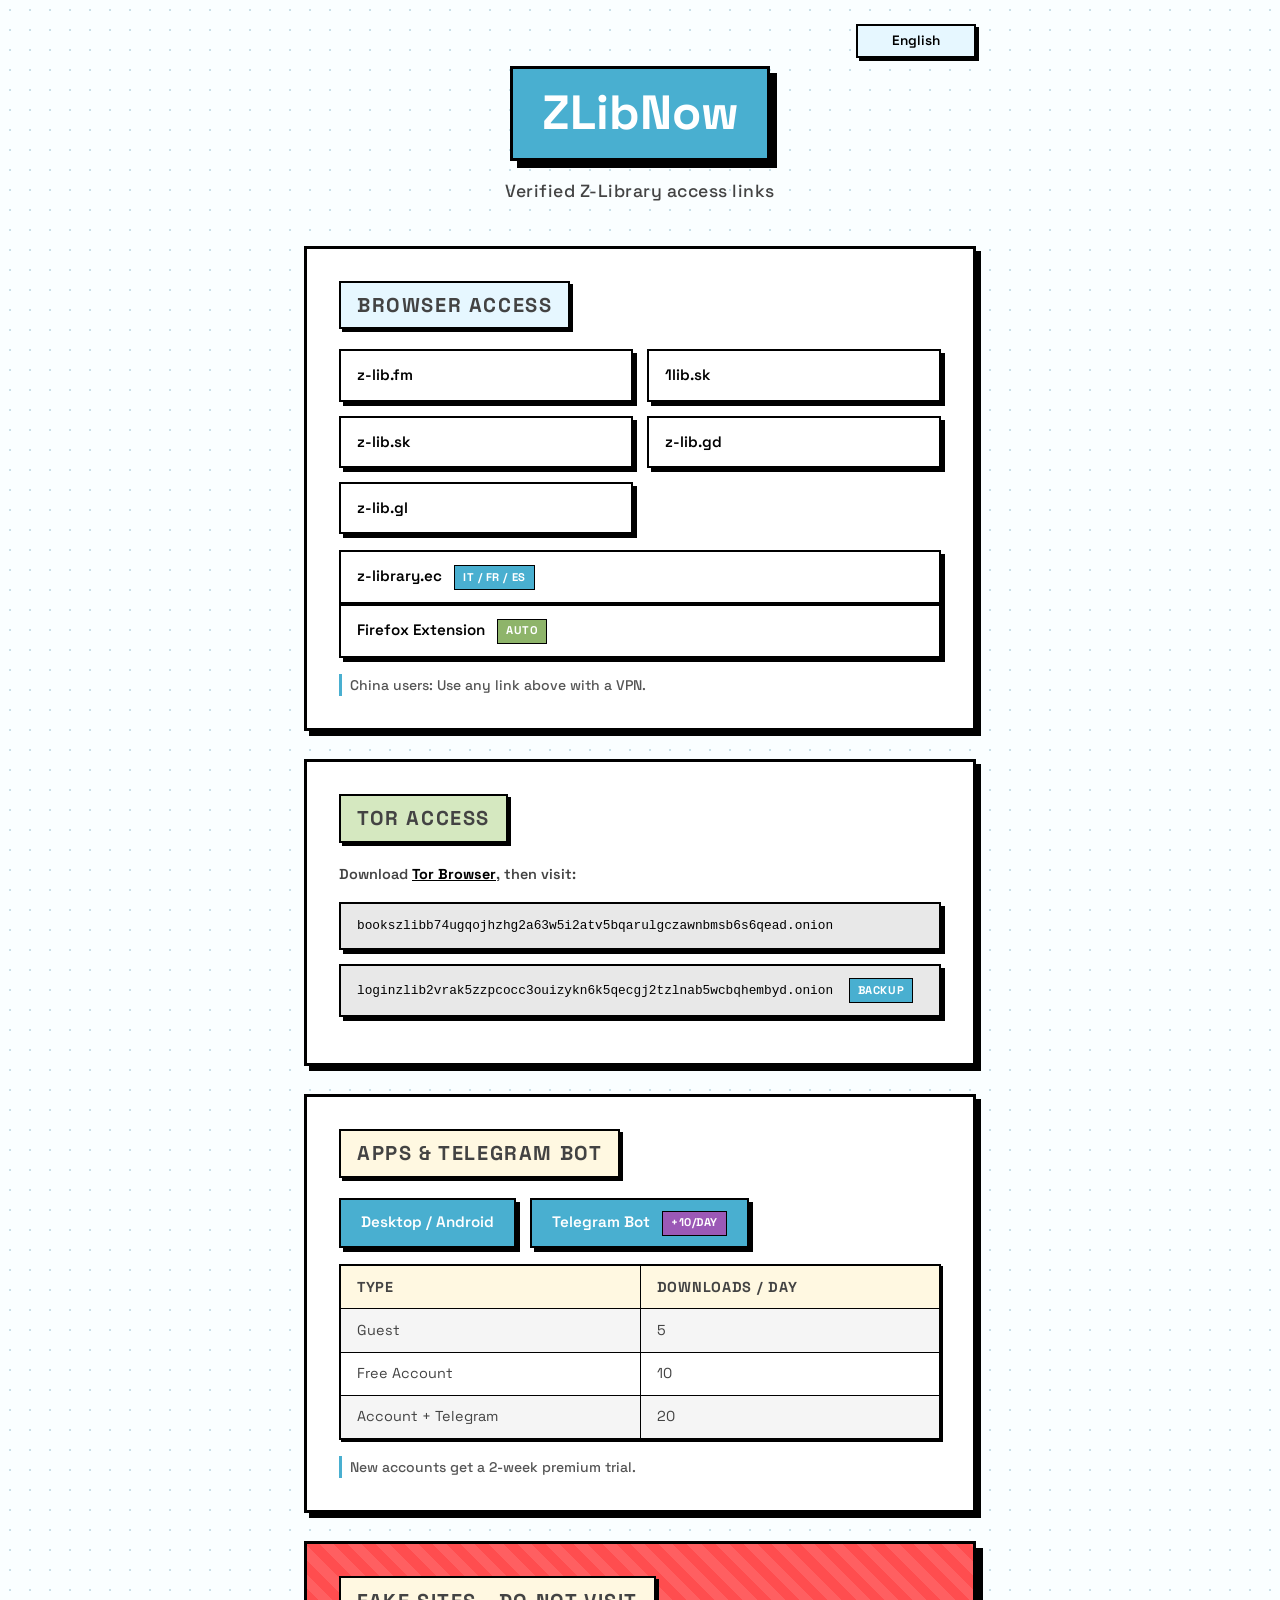
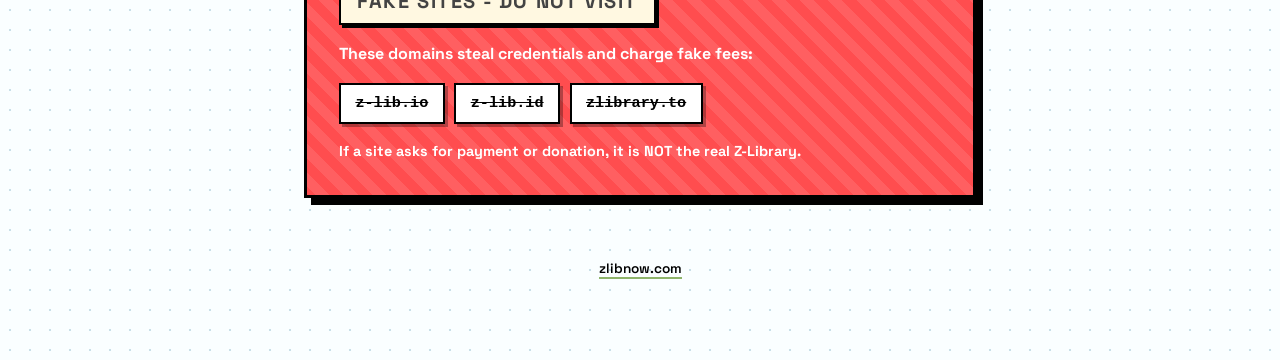
==== index.html @ 1c308101 "Auto-detect browser language on first visit Co-Authored-By: Claude Opus 4.6 <noreply@anthropic.com>" ====
<!DOCTYPE html>
<html lang="en">
<head>
    <meta charset="UTF-8">
    <meta name="viewport" content="width=device-width, initial-scale=1.0">
    <title>ZLibNow - Z-Library Official Access Links</title>
    <meta name="description" content="Verified links to access the real Z-Library. Avoid fake sites.">
    <meta name="keywords" content="Z-Library, z-library, zlib, access links, tor, onion, download books">
    <meta name="robots" content="index, follow">
    <link rel="canonical" href="https://zlibnow.com">
    <!-- hreflang tags for international SEO -->
    <link rel="alternate" hreflang="en" href="https://zlibnow.com">
    <link rel="alternate" hreflang="zh" href="https://zlibnow.com?lang=zh">
    <link rel="alternate" hreflang="es" href="https://zlibnow.com?lang=es">
    <link rel="alternate" hreflang="fr" href="https://zlibnow.com?lang=fr">
    <link rel="alternate" hreflang="de" href="https://zlibnow.com?lang=de">
    <link rel="alternate" hreflang="it" href="https://zlibnow.com?lang=it">
    <link rel="alternate" hreflang="ja" href="https://zlibnow.com?lang=ja">
    <link rel="alternate" hreflang="ko" href="https://zlibnow.com?lang=ko">
    <link rel="alternate" hreflang="ru" href="https://zlibnow.com?lang=ru">
    <link rel="alternate" hreflang="ar" href="https://zlibnow.com?lang=ar">
    <link rel="alternate" hreflang="x-default" href="https://zlibnow.com">
    <!-- Open Graph tags -->
    <meta property="og:title" content="ZLibNow - Z-Library Official Access Links">
    <meta property="og:description" content="Verified links to access the real Z-Library. Avoid fake sites.">
    <meta property="og:url" content="https://zlibnow.com">
    <meta property="og:type" content="website">
    <meta property="og:site_name" content="ZLibNow">
    <meta property="og:locale" content="en_US">
    <!-- Twitter Card tags -->
    <meta name="twitter:card" content="summary_large_image">
    <meta name="twitter:title" content="ZLibNow - Z-Library Official Access Links">
    <meta name="twitter:description" content="Verified links to access the real Z-Library. Avoid fake sites.">
    <meta name="twitter:site" content="@zlibnow">
    <link rel="preconnect" href="https://fonts.googleapis.com">
    <link rel="preconnect" href="https://fonts.gstatic.com" crossorigin>
    <link href="https://fonts.googleapis.com/css2?family=Space+Grotesk:wght@400;500;600;700&display=swap" rel="stylesheet">
    <style>
        :root {
            --shadow-light: 5px 5px 0 #000;
            --shadow-medium: 7px 7px 0 #000;
            --shadow-heavy: 9px 9px 0 #000;
            --shadow-hover: 3px 3px 0 #000;
            --border: 3px solid #000;
            --bg-cream: #FAFEFF;
            --bg-white: #FFFFFF;
            --blue: #49AFD0;
            --blue-light: #E6F7FF;
            --green: #8EB46A;
            --green-light: #D5E8C0;
            --yellow: #FAAD14;
            --yellow-light: #FFF8E1;
            --red: #FF4D4F;
            --gray-light: #F5F5F5;
            --gray-medium: #E8E8E8;
        }

        * { margin: 0; padding: 0; box-sizing: border-box; }

        body {
            font-family: 'Space Grotesk', -apple-system, BlinkMacSystemFont, 'Segoe UI', sans-serif;
            background: var(--bg-cream);
            background-image:
                radial-gradient(circle, #c8dfe8 1px, transparent 1px);
            background-size: 20px 20px;
            color: #434343;
            line-height: 1.6;
            min-height: 100vh;
            padding-bottom: 2rem;
        }

        /* Language Switcher - inline with header */
        .lang-switcher {
            display: flex;
            justify-content: flex-end;
            margin-bottom: 0.5rem;
        }

        .lang-switcher select {
            padding: 0.4rem 0.8rem;
            min-width: 120px;
            text-align: center;
            text-align-last: center;
            font-family: 'Space Grotesk', sans-serif;
            font-size: 0.85rem;
            font-weight: 600;
            background: var(--blue-light);
            border: 2px solid #000;
            box-shadow: 3px 3px 0 #000;
            cursor: pointer;
            transition: background 0.2s ease;
            border-radius: 0;
            appearance: none;
            -webkit-appearance: none;
            -moz-appearance: none;
        }

        .lang-switcher select:hover {
            background: #d0efff;
        }

        .lang-switcher select:focus,
        .lang-switcher select:active {
            outline: none;
            box-shadow: 3px 3px 0 #000;
        }

        /* Container */
        .container {
            max-width: 720px;
            margin: 0 auto;
            padding: 1.5rem 1.5rem 2rem;
        }

        /* Header */
        header {
            text-align: center;
            margin-bottom: 2.5rem;
        }

        header h1 {
            font-size: 3rem;
            font-weight: 700;
            color: #fff;
            display: inline-block;
            background: var(--blue);
            padding: 0.4rem 1.8rem;
            border: var(--border);
            box-shadow: var(--shadow-medium);
            margin-bottom: 1rem;
            transition: all 0.3s ease;
            transform-style: preserve-3d;
        }

        header h1:hover {
            transform: translateY(-3px) rotate(-1deg);
            box-shadow: var(--shadow-heavy);
        }

        header p {
            color: #434343;
            font-size: 1.1rem;
            font-weight: 500;
            letter-spacing: 0.5px;
        }

        /* Section Cards */
        .section {
            background: var(--bg-white);
            border: var(--border);
            box-shadow: var(--shadow-light);
            padding: 2rem;
            margin-bottom: 1.75rem;
            transition: all 0.3s ease;
            transform-style: preserve-3d;
        }

        .section:hover {
            transform: translateY(-2px) rotate(0.5deg);
            box-shadow: var(--shadow-medium);
        }

        .section h2 {
            font-size: 1.25rem;
            font-weight: 700;
            text-transform: uppercase;
            letter-spacing: 0.08em;
            margin-bottom: 1.25rem;
            padding: 0.4rem 1rem;
            display: inline-block;
            border: 2px solid #000;
            box-shadow: 3px 3px 0 #000;
        }

        .section-title-blue { background: var(--blue-light); color: #434343; }
        .section-title-green { background: var(--green-light); color: #434343; }
        .section-title-yellow { background: var(--yellow-light); color: #434343; }

        /* Links Grid */
        .links {
            display: grid;
            grid-template-columns: repeat(2, 1fr);
            gap: 0.875rem;
        }

        .links a {
            display: block;
            padding: 0.75rem 1rem;
            background: var(--bg-white);
            border: 2px solid #000;
            box-shadow: 4px 4px 0 #000;
            text-decoration: none;
            color: #000;
            font-weight: 600;
            font-size: 0.95rem;
            transition: all 0.2s cubic-bezier(0.4, 0, 0.2, 1);
            transform-style: preserve-3d;
            position: relative;
            overflow: hidden;
        }

        .links a::before {
            content: '';
            position: absolute;
            top: 0;
            left: -100%;
            width: 100%;
            height: 100%;
            background: linear-gradient(90deg, transparent, rgba(73, 175, 208, 0.15), transparent);
            transition: left 0.4s ease;
        }

        .links a:hover::before {
            left: 100%;
        }

        .links a:hover {
            transform: translate(3px, 3px) rotate(-1deg);
            box-shadow: var(--shadow-hover);
            background: var(--blue-light);
        }

        .links.full { grid-template-columns: 1fr; }

        /* Tags */
        .tag {
            display: inline-block;
            font-size: 0.7rem;
            padding: 0.15rem 0.5rem;
            border: 1.5px solid #000;
            margin-left: 0.5rem;
            font-weight: 700;
            vertical-align: middle;
            text-transform: uppercase;
            letter-spacing: 0.05em;
        }

        .tag-blue { background: var(--blue); color: #fff; }
        .tag-green { background: var(--green); color: #fff; }
        .tag-purple { background: #9B59B6; color: #fff; }
        .tag-red { background: var(--red); color: #fff; }

        /* Tor Links */
        .tor-link {
            display: block;
            padding: 0.75rem 1rem;
            background: var(--gray-medium);
            border: 2px solid #000;
            box-shadow: 4px 4px 0 #000;
            font-family: 'Courier New', 'Courier', monospace;
            font-size: 0.8rem;
            color: #000;
            text-decoration: none;
            word-break: break-all;
            margin-bottom: 0.875rem;
            transition: background 0.2s ease;
            transform-style: preserve-3d;
        }

        .tor-link:hover {
            transform: translate(3px, 3px);
            box-shadow: var(--shadow-hover);
            background: var(--gray-medium);
        }

        .tor-link .tag {
            font-family: 'Space Grotesk', sans-serif;
        }

        /* App Links */
        .app-links {
            display: flex;
            gap: 0.875rem;
            flex-wrap: wrap;
        }

        .app-links a {
            padding: 0.65rem 1.25rem;
            background: var(--blue);
            border: 2px solid #000;
            box-shadow: 4px 4px 0 #000;
            text-decoration: none;
            color: #fff;
            font-weight: 600;
            font-size: 0.95rem;
            transition: all 0.2s cubic-bezier(0.4, 0, 0.2, 1);
            transform-style: preserve-3d;
        }

        .app-links a:hover {
            transform: translate(3px, 3px) rotate(-1deg);
            box-shadow: var(--shadow-hover);
            background: #3d97b5;
        }

        /* Table */
        table {
            width: 100%;
            border-collapse: collapse;
            margin-top: 1rem;
            border: 2px solid #000;
            box-shadow: 2px 2px 0 #000;
        }

        th, td {
            text-align: left;
            padding: 0.6rem 1rem;
            border: 1px solid #000;
            font-size: 0.9rem;
        }

        th {
            font-weight: 700;
            background: var(--yellow-light);
            text-transform: uppercase;
            letter-spacing: 0.05em;
            color: #434343;
        }

        tr:nth-child(even) td {
            background: var(--gray-light);
        }

        tr:hover td {
            background: #e8f8ff;
        }

        /* Note */
        .note {
            font-size: 0.875rem;
            color: #555;
            margin-top: 1rem;
            font-weight: 500;
            padding-left: 0.5rem;
            border-left: 3px solid var(--blue);
        }

        /* Warning Section */
        .warning {
            background: var(--red);
            border: var(--border);
            box-shadow: var(--shadow-medium);
            padding: 2rem;
            margin-bottom: 1.75rem;
            position: relative;
            overflow: hidden;
        }

        .warning::before {
            content: '';
            position: absolute;
            top: -50%;
            left: -50%;
            width: 200%;
            height: 200%;
            background: repeating-linear-gradient(
                45deg,
                transparent,
                transparent 10px,
                rgba(255, 255, 255, 0.1) 10px,
                rgba(255, 255, 255, 0.1) 20px
            );
            pointer-events: none;
        }

        .warning h2 {
            color: #434343;
            font-size: 1.25rem;
            font-weight: 700;
            text-transform: uppercase;
            letter-spacing: 0.08em;
            margin-bottom: 1rem;
            background: var(--yellow-light);
            padding: 0.4rem 1rem;
            display: inline-block;
            border: 2px solid #000;
            box-shadow: 3px 3px 0 #000;
            position: relative;
            z-index: 1;
        }

        .warning p {
            color: #fff;
            font-weight: 700;
            position: relative;
            z-index: 1;
        }

        .fake-list {
            display: flex;
            flex-wrap: wrap;
            gap: 0.6rem;
            margin: 1rem 0;
            position: relative;
            z-index: 1;
        }

        .fake-list code {
            background: #fff;
            padding: 0.4rem 0.9rem;
            border: 2px solid #000;
            text-decoration: line-through;
            color: #000;
            font-size: 0.95rem;
            font-weight: 700;
            box-shadow: 3px 3px 0 rgba(0, 0, 0, 0.3);
            transition: background 0.2s ease;
        }

        .fake-list code:hover {
            transform: scale(1.05);
            box-shadow: 4px 4px 0 rgba(0, 0, 0, 0.4);
        }

        /* Footer */
        footer {
            text-align: center;
            padding: 2rem 0 1rem;
            color: #444;
            font-size: 0.85rem;
            font-weight: 600;
        }

        footer a {
            color: #000;
            text-decoration: none;
            border-bottom: 2px solid var(--green);
            transition: background 0.2s ease;
        }

        footer a:hover {
            background: var(--blue-light);
            color: #434343;
        }

        /* RTL Support */
        [dir="rtl"] {
            text-align: right;
        }

        [dir="rtl"] .tag {
            margin-left: 0;
            margin-right: 0.5rem;
        }

        [dir="rtl"] .lang-switcher {
            justify-content: flex-start;
        }

        /* Mobile */
        @media (max-width: 640px) {
            header h1 {
                font-size: 2rem;
                padding: 0.3rem 1.2rem;
            }

            header p {
                font-size: 0.95rem;
            }

            .container {
                padding: 1rem 1rem 1.5rem;
            }

            .section {
                padding: 1.5rem;
                box-shadow: var(--shadow-light);
            }

            .section:hover {
                transform: none;
                box-shadow: var(--shadow-light);
            }

            .links {
                grid-template-columns: 1fr;
            }

            .warning {
                padding: 1.5rem;
                box-shadow: var(--shadow-light);
            }

            .fake-list {
                flex-direction: column;
            }

            .fake-list code {
                display: block;
                text-align: center;
            }
        }

        @media (max-width: 480px) {
            header h1 {
                font-size: 1.75rem;
            }

            .app-links {
                flex-direction: column;
            }

            .app-links a {
                text-align: center;
            }
        }

        /* Smooth Scroll */
        html {
            scroll-behavior: smooth;
        }

        /* Selection */
        ::selection {
            background: var(--blue);
            color: #fff;
        }

        /* Focus */
        a:focus-visible,
        select:focus-visible {
            outline: 3px solid var(--blue);
            outline-offset: 2px;
        }
    </style>
</head>
<body>
    <div class="container">
        <div class="lang-switcher">
            <select id="langSelect" aria-label="Select language">
                <option value="en">English</option>
                <option value="zh">中文</option>
                <option value="es">Español</option>
                <option value="fr">Français</option>
                <option value="de">Deutsch</option>
                <option value="it">Italiano</option>
                <option value="ja">日本語</option>
                <option value="ko">한국어</option>
                <option value="ru">Русский</option>
                <option value="ar">العربية</option>
            </select>
        </div>
        <header>
            <h1>ZLibNow</h1>
            <p data-i18n="subtitle">Verified Z-Library access links</p>
        </header>

        <!-- Browser Access -->
        <div class="section">
            <h2 class="section-title-blue" data-i18n="browserAccess">Browser Access</h2>
            <div class="links">
                <a href="https://z-lib.fm" target="_blank" rel="noopener noreferrer">z-lib.fm</a>
                <a href="https://1lib.sk" target="_blank" rel="noopener noreferrer">1lib.sk</a>
                <a href="https://z-lib.sk" target="_blank" rel="noopener noreferrer">z-lib.sk</a>
                <a href="http://z-lib.gd" target="_blank" rel="noopener noreferrer">z-lib.gd</a>
                <a href="http://z-lib.gl" target="_blank" rel="noopener noreferrer">z-lib.gl</a>
            </div>
            <div class="links full" style="margin-top: 1rem">
                <a href="https://z-library.ec" target="_blank" rel="noopener noreferrer">z-library.ec <span class="tag tag-blue" data-i18n="regionTag">IT / FR / ES</span></a>
            </div>
            <div class="links full">
                <a href="https://go-to-library.sk/#browser_extensions_tab" target="_blank" rel="noopener noreferrer"><span data-i18n="firefoxExtension">Firefox Extension</span> <span class="tag tag-green">Auto</span></a>
            </div>
            <p class="note" data-i18n="chinaNote">China users: Use any link above with a VPN.</p>
        </div>

        <!-- Tor Access -->
        <div class="section">
            <h2 class="section-title-green" data-i18n="torAccess">Tor Access</h2>
            <p style="margin-bottom: 1rem; font-size: 0.9rem; font-weight: 600">
                <span data-i18n="torIntro">Download</span> <a href="https://www.torproject.org/download/" style="color: #000; text-decoration: underline; font-weight: 700;" target="_blank" rel="noopener noreferrer">Tor Browser</a>, <span data-i18n="torThen">then visit:</span>
            </p>
            <a class="tor-link" href="http://bookszlibb74ugqojhzhg2a63w5i2atv5bqarulgczawnbmsb6s6qead.onion" target="_blank" rel="noopener noreferrer">bookszlibb74ugqojhzhg2a63w5i2atv5bqarulgczawnbmsb6s6qead.onion</a>
            <a class="tor-link" href="http://loginzlib2vrak5zzpcocc3ouizykn6k5qecgj2tzlnab5wcbqhembyd.onion" target="_blank" rel="noopener noreferrer">loginzlib2vrak5zzpcocc3ouizykn6k5qecgj2tzlnab5wcbqhembyd.onion <span class="tag tag-blue" data-i18n="backupTag">Backup</span></a>
        </div>

        <!-- Apps & Telegram -->
        <div class="section">
            <h2 class="section-title-yellow" data-i18n="appsTitle">Apps & Telegram Bot</h2>
            <div class="app-links">
                <a href="https://go-to-library.sk/" target="_blank" rel="noopener noreferrer" data-i18n="desktopApp">Desktop / Android</a>
                <a href="https://go-to-library.sk/#telegram_bot_tab" target="_blank" rel="noopener noreferrer"><span data-i18n="telegramBot">Telegram Bot</span> <span class="tag tag-purple">+10/day</span></a>
            </div>
            <table>
                <tr>
                    <th data-i18n="typeHeader">Type</th>
                    <th data-i18n="downloadsHeader">Downloads / Day</th>
                </tr>
                <tr>
                    <td data-i18n="guest">Guest</td>
                    <td>5</td>
                </tr>
                <tr>
                    <td data-i18n="freeAccount">Free Account</td>
                    <td>10</td>
                </tr>
                <tr>
                    <td data-i18n="accountTelegram">Account + Telegram</td>
                    <td>20</td>
                </tr>
            </table>
            <p class="note" data-i18n="premiumTrial">New accounts get a 2-week premium trial.</p>
        </div>

        <!-- Warning -->
        <div class="warning">
            <h2 data-i18n="fakeSitesTitle">Fake Sites - Do NOT Visit</h2>
            <p data-i18n="fakeSitesIntro">These domains steal credentials and charge fake fees:</p>
            <div class="fake-list">
                <code>z-lib.io</code>
                <code>z-lib.id</code>
                <code>zlibrary.to</code>
            </div>
            <p style="font-size: 0.9rem; margin-top: 0.75rem; position: relative; z-index: 1;" data-i18n="paymentWarning">If a site asks for payment or donation, it is NOT the real Z-Library.</p>
        </div>

        <footer>
            <p><a href="https://zlibnow.com" target="_blank" rel="noopener noreferrer">zlibnow.com</a></p>
        </footer>
    </div>

    <script>
        // SEO meta tags data for all 10 languages
        const seoData = {
            en: {
                title: "ZLibNow - Official Z-Library Access Links | Safe & Verified",
                description: "Access Z-Library safely with verified official links. Download millions of free ebooks, textbooks, and articles. Avoid fake sites and phishing attempts.",
                keywords: "Z-Library, z-library, zlib, free ebooks, download books, textbook, access links, tor, onion, official links, verified, safe download",
                lang: "en"
            },
            zh: {
                title: "Z-Library官方链接 - 免费电子书下载 | 安全验证",
                description: "Z-Library官方访问链接，安全下载免费电子书、教材和期刊。避免假冒网站，保护账号安全。数百万本书籍免费下载。",
                keywords: "Z-Library, z-library, 免费电子书, 电子书下载, 教材下载, 官方链接, 安全下载, tor, 洋葱链接, 图书馆, 免费书籍, 论文下载",
                lang: "zh"
            },
            es: {
                title: "ZLibNow - Enlaces Oficiales de Z-Library | Descarga Libros Gratis",
                description: "Accede a Z-Library de forma segura con enlaces oficiales verificados. Descarga millones de libros y artículos académicos gratuitos. Evita sitios falsos y estafas.",
                keywords: "Z-Library, z-library, libros gratis, descargar libros, libros electronicos, enlaces oficiales, descargar PDF, libros academicos, tor, enlaces verificados, biblioteca digital",
                lang: "es"
            },
            fr: {
                title: "ZLibNow - Liens Officiels Z-Library | Télécharger Livres Gratuits",
                description: "Accédez à Z-Library en toute sécurité avec les liens officiels vérifiés. Téléchargez des millions de livres et articles gratuitement. Évitez les sites frauduleux.",
                keywords: "Z-Library, z-library, livres gratuits, telecharger livres, livres numeriques, liens officiels, telecharger PDF, livres academiques, tor, liens verifies, bibliotheque numerique",
                lang: "fr"
            },
            de: {
                title: "ZLibNow - Offizielle Z-Library Links | Buecher Kostenlos Herunterladen",
                description: "Greifen Sie sicher auf Z-Library mit verifizierten offiziellen Links zu. Laden Sie Millionen von Buechern und Artikeln kostenlos herunter. Vermeiden Sie Fake-Seiten.",
                keywords: "Z-Library, z-library, buecher kostenlos, buecher download, ebooks, offizielle links, PDF download, fachbuecher, tor, verifizierte links, digitale bibliothek",
                lang: "de"
            },
            it: {
                title: "ZLibNow - Link Ufficiali Z-Library | Scarica Libri Gratis",
                description: "Accedi a Z-Library in sicurezza con link ufficiali verificati. Scarica milioni di libri e articoli gratuitamente. Evita siti falsi e truffe.",
                keywords: "Z-Library, z-library, libri gratis, scaricare libri, ebook, link ufficiali, PDF download, libri accademici, tor, link verificati, biblioteca digitale",
                lang: "it"
            },
            ja: {
                title: "Z-Library公式リンク - 電子書籍を無料ダウンロード | 安全認証",
                description: "検証済みのZ-Library公式リンクで安全にアクセス。数百万冊の電子書籍・論文を無料ダウンロード。偽サイトを避けて、アカウントを安全に保護。",
                keywords: "Z-Library, z-library, 電子書籍, 無料ダウンロード, 論文, 教科書, 公式リンク, 安全ダウンロード, tor, オニオンリンク, フリー電子ブック, 学術論文",
                lang: "ja"
            },
            ko: {
                title: "Z-Library 공식 링크 - 전자책 무료 다운로드 | 안전 확인",
                description: "검증된 Z-Library 공식 링크로 안전하게 접속하세요. 수백만 권의 전자책과 논문을 무료로 다운로드. 가짜 사이트를 피하고 계정을 보호하세요.",
                keywords: "Z-Library, z-library, 전자책, 무료 다운로드, 논문, 교과서, 공식 링크, 안전 다운로드, tor, 양파 링크, 도서관, 무료 도서",
                lang: "ko"
            },
            ru: {
                title: "ZLibNow - Официальные ссылки Z-Library | Скачать книги бесплатно",
                description: "Безопасный доступ к Z-Library через проверенные официальные ссылки. Скачивайте миллионы книг и статей бесплатно. Избегайте поддельных сайтов и мошенничества.",
                keywords: "Z-Library, z-library, скачать книги бесплатно, книги скачать, электронные книги, официальные ссылки, PDF скачать, научные статьи, tor, проверенные ссылки, цифровая библиотека",
                lang: "ru"
            },
            ar: {
                title: "ZLibNow - روابط Z-Library الرسمية | تحميل كتب مجانية",
                description: "الوصول الآمن إلى Z-Library عبر روابط رسمية موثقة. حمّل ملايين الكتب والمقالات مجاناً. تجنّب المواقع المزيفة والاحتيال.",
                keywords: "Z-Library, z-library, مكتبة, كتب مجانية, تحميل كتب, كتب إلكترونية, روابط رسمية, تحميل PDF, كتب علمية, tor, روابط موثقة, مكتبة رقمية",
                lang: "ar"
            }
        };

        // Update SEO meta tags when language changes
        function updateSEO(lang) {
            const data = seoData[lang];
            if (!data) return;

            // Update document.title
            document.title = data.title;

            // Update meta description
            const descMeta = document.querySelector('meta[name="description"]');
            if (descMeta) descMeta.content = data.description;

            // Update meta keywords
            const keywordsMeta = document.querySelector('meta[name="keywords"]');
            if (keywordsMeta) keywordsMeta.content = data.keywords;

            // Update OG tags
            const ogTitle = document.querySelector('meta[property="og:title"]');
            if (ogTitle) ogTitle.content = data.title;

            const ogDesc = document.querySelector('meta[property="og:description"]');
            if (ogDesc) ogDesc.content = data.description;

            // Update OG locale
            const ogLocale = document.querySelector('meta[property="og:locale"]');
            if (ogLocale) {
                const localeMap = {
                    'en': 'en_US',
                    'zh': 'zh_CN',
                    'es': 'es_ES',
                    'fr': 'fr_FR',
                    'de': 'de_DE',
                    'it': 'it_IT',
                    'ja': 'ja_JP',
                    'ko': 'ko_KR',
                    'ru': 'ru_RU',
                    'ar': 'ar_SA'
                };
                ogLocale.setAttribute('content', localeMap[lang] || 'en_US');
            }

            // Update Twitter Card tags
            const twitterTitle = document.querySelector('meta[name="twitter:title"]');
            if (twitterTitle) twitterTitle.content = data.title;

            const twitterDesc = document.querySelector('meta[name="twitter:description"]');
            if (twitterDesc) twitterDesc.content = data.description;

            // Update html lang attribute
            const langMap = {
                'en': 'en',
                'zh': 'zh-CN',
                'es': 'es',
                'fr': 'fr',
                'de': 'de',
                'it': 'it',
                'ja': 'ja',
                'ko': 'ko',
                'ru': 'ru',
                'ar': 'ar'
            };
            document.documentElement.setAttribute('lang', langMap[lang] || 'en');
        }

        // Translations for all 10 languages
        const translations = {
            en: {
                subtitle: "Verified Z-Library access links",
                browserAccess: "Browser Access",
                regionTag: "IT / FR / ES",
                firefoxExtension: "Firefox Extension",
                chinaNote: "China users: Use any link above with a VPN.",
                torAccess: "Tor Access",
                torIntro: "Download",
                torThen: "then visit:",
                backupTag: "Backup",
                appsTitle: "Apps & Telegram Bot",
                desktopApp: "Desktop / Android",
                telegramBot: "Telegram Bot",
                typeHeader: "Type",
                downloadsHeader: "Downloads / Day",
                guest: "Guest",
                freeAccount: "Free Account",
                accountTelegram: "Account + Telegram",
                premiumTrial: "New accounts get a 2-week premium trial.",
                fakeSitesTitle: "Fake Sites - Do NOT Visit",
                fakeSitesIntro: "These domains steal credentials and charge fake fees:",
                paymentWarning: "If a site asks for payment or donation, it is NOT the real Z-Library.",
                dir: "ltr"
            },
            zh: {
                subtitle: "经过验证的 Z-Library 访问链接",
                browserAccess: "浏览器访问",
                regionTag: "意大利 / 法国 / 西班牙",
                firefoxExtension: "Firefox 扩展",
                chinaNote: "中国用户：请使用以上任意链接 + VPN。",
                torAccess: "Tor 访问",
                torIntro: "下载",
                torThen: "然后访问：",
                backupTag: "备份",
                appsTitle: "应用与 Telegram 机器人",
                desktopApp: "桌面 / Android 应用",
                telegramBot: "Telegram 机器人",
                typeHeader: "类型",
                downloadsHeader: "每日下载量",
                guest: "游客",
                freeAccount: "免费账户",
                accountTelegram: "账户 + Telegram",
                premiumTrial: "新账户可获得2周高级试用。",
                fakeSitesTitle: "假冒网站 - 切勿访问",
                fakeSitesIntro: "这些域名会窃取您的登录信息并收取虚假费用：",
                paymentWarning: "如果某个网站要求付款或捐款，那不是真正的 Z-Library。",
                dir: "ltr"
            },
            es: {
                subtitle: "Enlaces verificados de acceso a Z-Library",
                browserAccess: "Acceso por navegador",
                regionTag: "Italia / Francia / España",
                firefoxExtension: "Extensión de Firefox",
                chinaNote: "Usuarios de China: Usen cualquiera de los enlaces anteriores con una VPN.",
                torAccess: "Acceso Tor",
                torIntro: "Descargar",
                torThen: "luego visite:",
                backupTag: "Respaldo",
                appsTitle: "Aplicaciones y Bot de Telegram",
                desktopApp: "Escritorio / Android",
                telegramBot: "Bot de Telegram",
                typeHeader: "Tipo",
                downloadsHeader: "Descargas por día",
                guest: "Invitado",
                freeAccount: "Cuenta gratuita",
                accountTelegram: "Cuenta + Telegram",
                premiumTrial: "Las cuentas nuevas obtienen 2 semanas de prueba premium.",
                fakeSitesTitle: "Sitios falsos - NO visitar",
                fakeSitesIntro: "Estos dominios roban credenciales y cobran tarifas falsas:",
                paymentWarning: "Si un sitio solicita pagos o donaciones, NO es el verdadero Z-Library.",
                dir: "ltr"
            },
            fr: {
                subtitle: "Liens vérifiés pour accéder à Z-Library",
                browserAccess: "Accès navigateur",
                regionTag: "Italie / France / Espagne",
                firefoxExtension: "Extension Firefox",
                chinaNote: "Utilisateurs en Chine : utilisez n'importe quel lien ci-dessus avec un VPN.",
                torAccess: "Accès Tor",
                torIntro: "Télécharger",
                torThen: "puis visitez :",
                backupTag: "Sauvegarde",
                appsTitle: "Applications et Bot Telegram",
                desktopApp: "Bureau / Android",
                telegramBot: "Bot Telegram",
                typeHeader: "Type",
                downloadsHeader: "Téléchargements par jour",
                guest: "Invité",
                freeAccount: "Compte gratuit",
                accountTelegram: "Compte + Telegram",
                premiumTrial: "Les nouveaux comptes bénéficient de 2 semaines d'essai premium.",
                fakeSitesTitle: "Sites faux - NE PAS visiter",
                fakeSitesIntro: "Ces domaines volent vos identifiants et facturent de faux frais :",
                paymentWarning: "Si un site demande un paiement ou un don, ce n'est PAS le vrai Z-Library.",
                dir: "ltr"
            },
            de: {
                subtitle: "Verifizierte Zugriffslinks für Z-Library",
                browserAccess: "Browser-Zugriff",
                regionTag: "Italien / Frankreich / Spanien",
                firefoxExtension: "Firefox-Erweiterung",
                chinaNote: "Nutzer aus China: Verwenden Sie einen der obigen Links mit einem VPN.",
                torAccess: "Tor-Zugriff",
                torIntro: "Herunterladen",
                torThen: "besuchen Sie dann:",
                backupTag: "Sicherung",
                appsTitle: "Apps & Telegram-Bot",
                desktopApp: "Desktop / Android",
                telegramBot: "Telegram-Bot",
                typeHeader: "Typ",
                downloadsHeader: "Downloads pro Tag",
                guest: "Gast",
                freeAccount: "Kostenloses Konto",
                accountTelegram: "Konto + Telegram",
                premiumTrial: "Neue Konten erhalten 2 Wochen Premium-Test.",
                fakeSitesTitle: "Falsche Seiten - NICHT besuchen",
                fakeSitesIntro: "Diese Seiten stohlen Anmeldedaten und verlangen gefälschte Gebühren:",
                paymentWarning: "Wenn eine Seite Zahlungen oder Spenden verlangt, ist es NICHT das echte Z-Library.",
                dir: "ltr"
            },
            it: {
                subtitle: "Link verificati per accedere a Z-Library",
                browserAccess: "Accesso browser",
                regionTag: "Italia / Francia / Spagna",
                firefoxExtension: "Estensione Firefox",
                chinaNote: "Utenti in Cina: usate uno dei link sopra con una VPN.",
                torAccess: "Accesso Tor",
                torIntro: "Scaricare",
                torThen: "poi visitate:",
                backupTag: "Backup",
                appsTitle: "App e Bot Telegram",
                desktopApp: "Desktop / Android",
                telegramBot: "Bot Telegram",
                typeHeader: "Tipo",
                downloadsHeader: "Download al giorno",
                guest: "Ospite",
                freeAccount: "Account gratuito",
                accountTelegram: "Account + Telegram",
                premiumTrial: "I nuovi account ottengono 2 settimane di prova premium.",
                fakeSitesTitle: "Siti falsi - NON visitare",
                fakeSitesIntro: "Questi domini rubano le credenziali e richiedono pagamenti falsi:",
                paymentWarning: "Se un sito chiede pagamenti o donazioni, NON è il vero Z-Library.",
                dir: "ltr"
            },
            ja: {
                subtitle: "検証済み Z-Library アクセスリンク",
                browserAccess: "ブラウザーアクセス",
                regionTag: "イタリア / フランス / スペイン",
                firefoxExtension: "Firefox 拡張機能",
                chinaNote: "中国からのユーザー：上記のリンクをVPNと併用してください。",
                torAccess: "Tor アクセス",
                torIntro: "ダウンロード",
                torThen: "してから訪問：",
                backupTag: "バックアップ",
                appsTitle: "アプリと Telegram ボット",
                desktopApp: "デスクトップ / Android",
                telegramBot: "Telegram ボット",
                typeHeader: "タイプ",
                downloadsHeader: "1日のダウンロード数",
                guest: "ゲスト",
                freeAccount: "無料アカウント",
                accountTelegram: "アカウント + Telegram",
                premiumTrial: "新規アカウントは2週間のプレミアム試用が可能です。",
                fakeSitesTitle: "偽サイト - アクセスしないでください",
                fakeSitesIntro: "これらのドメインはログイン情報を盗み、不正な課金を要求します：",
                paymentWarning: "支払いや寄付を求めるサイトは、本物の Z-Library ではありません。",
                dir: "ltr"
            },
            ko: {
                subtitle: "검증된 Z-Library 액세스 링크",
                browserAccess: "브라우저 액세스",
                regionTag: "이탈리아 / 프랑스 / 스페인",
                firefoxExtension: "Firefox 확장",
                chinaNote: "중국 사용자: 위의 링크를 VPN과 함께 사용하세요.",
                torAccess: "Tor 액세스",
                torIntro: "다운로드",
                torThen: "후 방문:",
                backupTag: "백업",
                appsTitle: "앱 및 Telegram 봇",
                desktopApp: "데스크톱 / Android",
                telegramBot: "Telegram 봇",
                typeHeader: "유형",
                downloadsHeader: "일일 다운로드",
                guest: "게스트",
                freeAccount: "무료 계정",
                accountTelegram: "계정 + Telegram",
                premiumTrial: "새 계정은 2주간 프리미엄 체험을 받습니다.",
                fakeSitesTitle: "가짜 사이트 - 접속하지 마세요",
                fakeSitesIntro: "이러한 도메인은 자격 증명을 훔치고 가짜 수수료를 청구합니다:",
                paymentWarning: "결제나 기부를 요구하는 사이트는 진짜 Z-Library가 아닙니다.",
                dir: "ltr"
            },
            ru: {
                subtitle: "Проверенные ссылки для доступа к Z-Library",
                browserAccess: "Доступ через браузер",
                regionTag: "Италия / Франция / Испания",
                firefoxExtension: "Расширение Firefox",
                chinaNote: "Пользователи из Китая: используйте любую из ссылок выше с VPN.",
                torAccess: "Доступ через Tor",
                torIntro: "Скачать",
                torThen: "затем посетите:",
                backupTag: "Резерв",
                appsTitle: "Приложения и Telegram-бот",
                desktopApp: "Десктоп / Android",
                telegramBot: "Telegram-бот",
                typeHeader: "Тип",
                downloadsHeader: "Загрузки в день",
                guest: "Гость",
                freeAccount: "Бесплатный аккаунт",
                accountTelegram: "Аккаунт + Telegram",
                premiumTrial: "Новые аккаунты получают 2 недели премиум-пробной версии.",
                fakeSitesTitle: "Поддельные сайты - НЕ посещать",
                fakeSitesIntro: "Эти сайты крадут учётные данные и требуют поддельной оплаты:",
                paymentWarning: "Если сайт просит оплату или пожертвование — это НЕ настоящий Z-Library.",
                dir: "ltr"
            },
            ar: {
                subtitle: "روابط تم التحقق منها للوصول إلى Z-Library",
                browserAccess: "الوصول عبر المتصفح",
                regionTag: "إيطاليا / فرنسا / إسبانيا",
                firefoxExtension: "إضافة Firefox",
                chinaNote: "المستخدمون من الصين: استخدم أي رابط أعلاه مع VPN.",
                torAccess: "الوصول عبر Tor",
                torIntro: "تحميل",
                torThen: "ثم زوروا:",
                backupTag: "نسخة احتياطية",
                appsTitle: "التطبيقات وبوت Telegram",
                desktopApp: "سطح المكتب / Android",
                telegramBot: "بوت Telegram",
                typeHeader: "النوع",
                downloadsHeader: "التنزيلات يومياً",
                guest: "زائر",
                freeAccount: "حساب مجاني",
                accountTelegram: "حساب + Telegram",
                premiumTrial: "الحسابات الجديدة تحصل على تجربة premium لمدة أسبوعين.",
                fakeSitesTitle: "مواقع مزيفة - لا تزوروها",
                fakeSitesIntro: "هذه النطاقات تسرق بيانات الدخول وتفرض رسائلًا مزيفة:",
                paymentWarning: "إذا طلب الموقع الدفع أو التبرع، فهذا ليس Z-Library الحقيقي.",
                dir: "rtl"
            }
        };

        // DOM elements
        const langSelect = document.getElementById('langSelect');
        const translatableElements = document.querySelectorAll('[data-i18n]');

        // Detect browser language
        function detectBrowserLang() {
            const browserLang = (navigator.language || navigator.userLanguage || 'en').toLowerCase().split('-')[0];
            const supported = ['en', 'zh', 'es', 'fr', 'de', 'it', 'ja', 'ko', 'ru', 'ar'];
            return supported.includes(browserLang) ? browserLang : 'en';
        }

        // Load saved language preference, fallback to browser language
        const savedLang = localStorage.getItem('zlibnow-lang') || detectBrowserLang();
        langSelect.value = savedLang;

        // Set text direction for page
        function setDirection(dir, lang) {
            document.documentElement.setAttribute('dir', dir);
            document.documentElement.setAttribute('lang', lang);
        }

        // Apply translations
        function applyTranslations(lang) {
            const langData = translations[lang];
            if (!langData) return;

            setDirection(langData.dir, lang);

            translatableElements.forEach(element => {
                const key = element.getAttribute('data-i18n');
                if (langData[key]) {
                    element.textContent = langData[key];
                }
            });

            // Update SEO meta tags
            updateSEO(lang);

            // Save preference
            localStorage.setItem('zlibnow-lang', lang);
        }

        // Initialize
        applyTranslations(savedLang);

        // Event listener
        langSelect.addEventListener('change', () => {
            applyTranslations(langSelect.value);
        });
    </script>
</body>
</html>
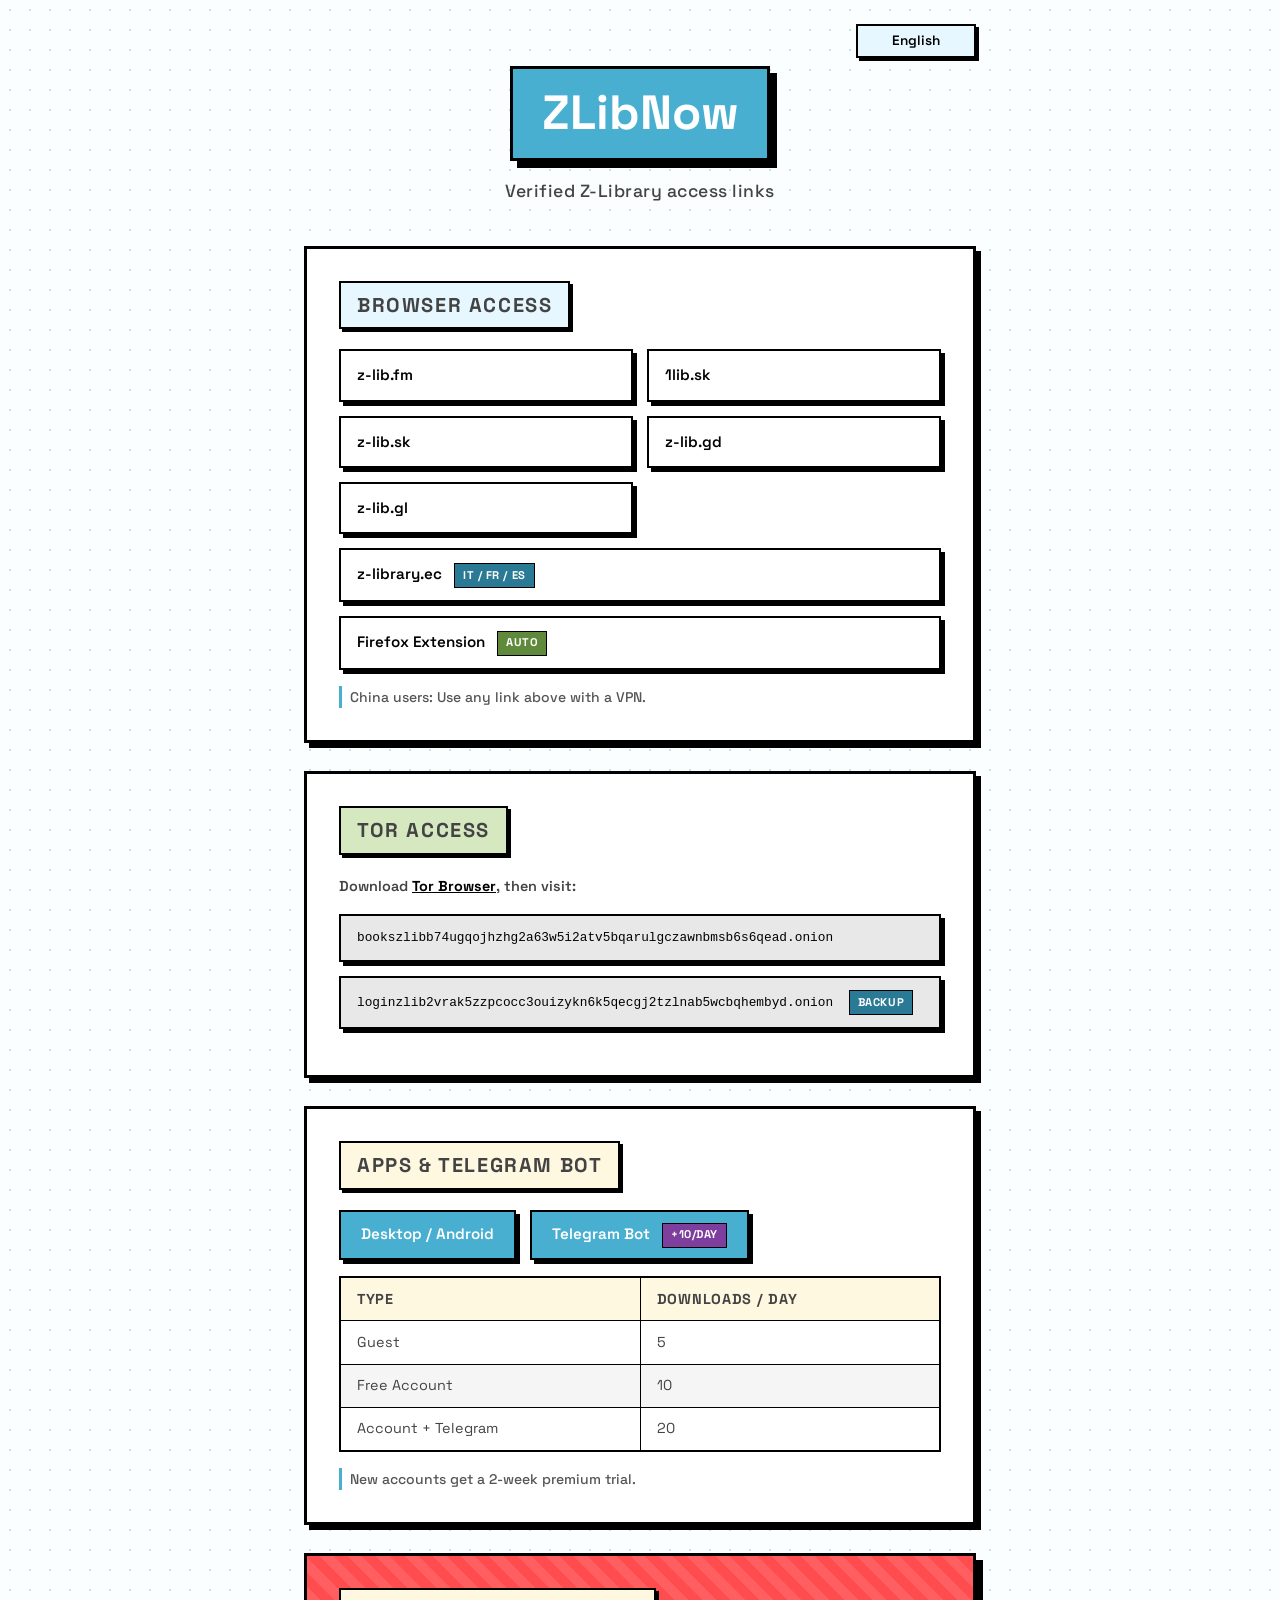
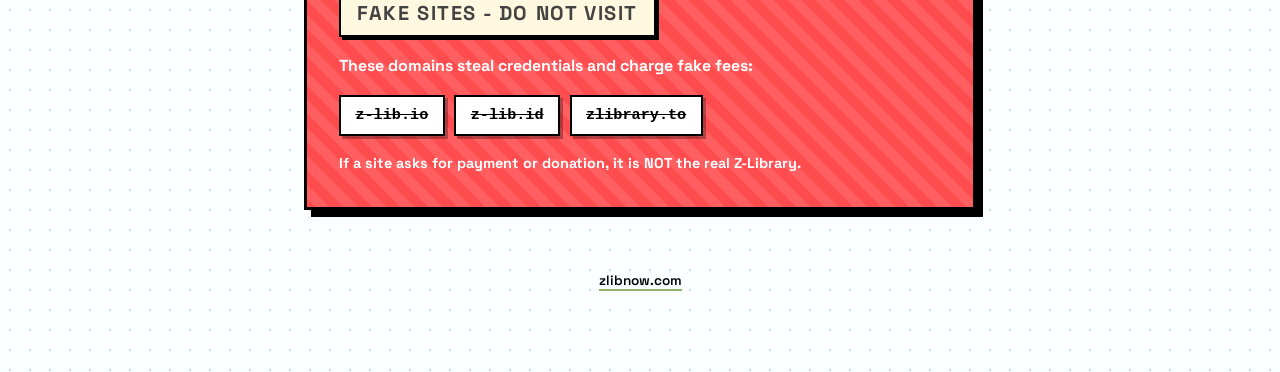
==== commit f83e1d37: "fix: spacing, accessibility, i18n, and WeChat detection - Fix z-library.ec / Firefox Extension butto" ====
--- a/index.html
+++ b/index.html
@@ -1,6 +1,14 @@
 <!DOCTYPE html>
 <html lang="en">
 <head>
+    <!-- Google tag (gtag.js) -->
+    <script async src="https://www.googletagmanager.com/gtag/js?id=G-HZ0HYPXLJE"></script>
+    <script>
+      window.dataLayer = window.dataLayer || [];
+      function gtag(){dataLayer.push(arguments);}
+      gtag('js', new Date());
+      gtag('config', 'G-HZ0HYPXLJE');
+    </script>
     <meta charset="UTF-8">
     <meta name="viewport" content="width=device-width, initial-scale=1.0">
     <title>ZLibNow - Z-Library Official Access Links</title>
@@ -27,10 +35,12 @@
     <meta property="og:type" content="website">
     <meta property="og:site_name" content="ZLibNow">
     <meta property="og:locale" content="en_US">
+    <meta property="og:image" content="https://zlibnow.com/og-image.png">
     <!-- Twitter Card tags -->
     <meta name="twitter:card" content="summary_large_image">
     <meta name="twitter:title" content="ZLibNow - Z-Library Official Access Links">
     <meta name="twitter:description" content="Verified links to access the real Z-Library. Avoid fake sites.">
+    <meta name="twitter:image" content="https://zlibnow.com/og-image.png">
     <meta name="twitter:site" content="@zlibnow">
     <link rel="preconnect" href="https://fonts.googleapis.com">
     <link rel="preconnect" href="https://fonts.gstatic.com" crossorigin>
@@ -221,6 +231,7 @@
         }
 
         .links.full { grid-template-columns: 1fr; }
+        .links + .links { margin-top: 0.875rem; }
 
         /* Tags */
         .tag {
@@ -235,10 +246,10 @@
             letter-spacing: 0.05em;
         }
 
-        .tag-blue { background: var(--blue); color: #fff; }
-        .tag-green { background: var(--green); color: #fff; }
-        .tag-purple { background: #9B59B6; color: #fff; }
-        .tag-red { background: var(--red); color: #fff; }
+        .tag-blue { background: #2A7A96; color: #fff; }
+        .tag-green { background: #5F8A3C; color: #fff; }
+        .tag-purple { background: #7D3E9E; color: #fff; }
+        .tag-red { background: #D93025; color: #fff; }
 
         /* Tor Links */
         .tor-link {
@@ -253,14 +264,13 @@
             text-decoration: none;
             word-break: break-all;
             margin-bottom: 0.875rem;
-            transition: background 0.2s ease;
-            transform-style: preserve-3d;
+            transition: all 0.2s cubic-bezier(0.4, 0, 0.2, 1);
         }
 
         .tor-link:hover {
             transform: translate(3px, 3px);
             box-shadow: var(--shadow-hover);
-            background: var(--gray-medium);
+            background: var(--gray-light);
         }
 
         .tor-link .tag {
@@ -447,6 +457,148 @@
             justify-content: flex-start;
         }
 
+        [dir="rtl"] .links a::before {
+            left: auto;
+            right: -100%;
+        }
+
+        [dir="rtl"] .links a:hover::before {
+            right: 100%;
+        }
+
+        [dir="rtl"] .note {
+            padding-left: 0;
+            padding-right: 0.5rem;
+            border-left: none;
+            border-right: 3px solid var(--blue);
+        }
+
+        [dir="rtl"] th,
+        [dir="rtl"] td {
+            text-align: right;
+        }
+
+        /* Utility Classes */
+        .visually-hidden {
+            position: absolute;
+            width: 1px;
+            height: 1px;
+            padding: 0;
+            margin: -1px;
+            overflow: hidden;
+            clip: rect(0, 0, 0, 0);
+            border: 0;
+        }
+
+        .tor-intro {
+            margin-bottom: 1rem;
+            font-size: 0.9rem;
+            font-weight: 600;
+        }
+
+        .warning-note {
+            font-size: 0.9rem;
+            margin-top: 0.75rem;
+            position: relative;
+            z-index: 1;
+        }
+
+        /* Table Wrapper for mobile scroll */
+        .table-wrap {
+            overflow-x: auto;
+            -webkit-overflow-scrolling: touch;
+        }
+
+        /* WeChat Browser Overlay */
+        .wechat-overlay {
+            display: none;
+            position: fixed;
+            inset: 0;
+            background: rgba(0, 0, 0, 0.85);
+            z-index: 9999;
+            justify-content: center;
+            align-items: center;
+            padding: 2rem;
+        }
+
+        .wechat-overlay.active {
+            display: flex;
+        }
+
+        .wechat-card {
+            background: #fff;
+            border: 3px solid #000;
+            box-shadow: 8px 8px 0 #000;
+            padding: 2.5rem 2rem;
+            max-width: 380px;
+            width: 100%;
+            text-align: center;
+            position: relative;
+        }
+
+        .wechat-card .arrow {
+            position: absolute;
+            top: -50px;
+            right: 20px;
+            width: 0;
+            height: 0;
+            border-left: 15px solid transparent;
+            border-right: 15px solid transparent;
+            border-bottom: 25px solid #fff;
+            filter: drop-shadow(0 -3px 0 #000);
+        }
+
+        .wechat-card h3 {
+            font-size: 1.3rem;
+            font-weight: 700;
+            color: #000;
+            margin-bottom: 1rem;
+        }
+
+        .wechat-card p {
+            font-size: 0.95rem;
+            color: #434343;
+            line-height: 1.6;
+            margin-bottom: 1.5rem;
+        }
+
+        .wechat-card .steps {
+            text-align: left;
+            background: var(--blue-light);
+            border: 2px solid #000;
+            padding: 1rem 1.25rem;
+            margin-bottom: 1.5rem;
+        }
+
+        .wechat-card .steps li {
+            font-size: 0.9rem;
+            font-weight: 600;
+            color: #000;
+            margin-bottom: 0.5rem;
+            list-style: decimal;
+        }
+
+        .wechat-card .steps li:last-child {
+            margin-bottom: 0;
+        }
+
+        .wechat-close {
+            background: var(--blue);
+            color: #fff;
+            border: 2px solid #000;
+            box-shadow: 3px 3px 0 #000;
+            padding: 0.6rem 2rem;
+            font-family: 'Space Grotesk', sans-serif;
+            font-size: 0.95rem;
+            font-weight: 700;
+            cursor: pointer;
+        }
+
+        .wechat-close:hover {
+            transform: translate(2px, 2px);
+            box-shadow: 1px 1px 0 #000;
+        }
+
         /* Mobile */
         @media (max-width: 640px) {
             header h1 {
@@ -489,6 +641,15 @@
                 display: block;
                 text-align: center;
             }
+
+            .links a:hover {
+                transform: none;
+                box-shadow: 4px 4px 0 #000;
+            }
+
+            .table-wrap {
+                overflow-x: auto;
+            }
         }
 
         @media (max-width: 480px) {
@@ -525,7 +686,22 @@
     </style>
 </head>
 <body>
+    <!-- WeChat Browser Overlay -->
+    <div class="wechat-overlay" id="wechatOverlay">
+        <div class="wechat-card">
+            <div class="arrow"></div>
+            <h3 id="wechatTitle">请在浏览器中打开</h3>
+            <p id="wechatDesc">当前为微信内置浏览器，部分功能可能受限。请按以下步骤操作：</p>
+            <ol class="steps" id="wechatSteps">
+                <li id="wechatStep1">点击右上角 「···」 按钮</li>
+                <li id="wechatStep2">选择 「在浏览器中打开」</li>
+            </ol>
+            <button class="wechat-close" id="wechatClose">我知道了</button>
+        </div>
+    </div>
+
     <div class="container">
+        <main>
         <div class="lang-switcher">
             <select id="langSelect" aria-label="Select language">
                 <option value="en">English</option>
@@ -549,17 +725,17 @@
         <div class="section">
             <h2 class="section-title-blue" data-i18n="browserAccess">Browser Access</h2>
             <div class="links">
-                <a href="https://z-lib.fm" target="_blank" rel="noopener noreferrer">z-lib.fm</a>
-                <a href="https://1lib.sk" target="_blank" rel="noopener noreferrer">1lib.sk</a>
-                <a href="https://z-lib.sk" target="_blank" rel="noopener noreferrer">z-lib.sk</a>
-                <a href="http://z-lib.gd" target="_blank" rel="noopener noreferrer">z-lib.gd</a>
-                <a href="http://z-lib.gl" target="_blank" rel="noopener noreferrer">z-lib.gl</a>
-            </div>
-            <div class="links full" style="margin-top: 1rem">
-                <a href="https://z-library.ec" target="_blank" rel="noopener noreferrer">z-library.ec <span class="tag tag-blue" data-i18n="regionTag">IT / FR / ES</span></a>
+                <a href="https://z-lib.fm" target="_blank" rel="noopener noreferrer">z-lib.fm <span class="visually-hidden">(opens in new tab)</span></a>
+                <a href="https://1lib.sk" target="_blank" rel="noopener noreferrer">1lib.sk <span class="visually-hidden">(opens in new tab)</span></a>
+                <a href="https://z-lib.sk" target="_blank" rel="noopener noreferrer">z-lib.sk <span class="visually-hidden">(opens in new tab)</span></a>
+                <a href="http://z-lib.gd" target="_blank" rel="noopener noreferrer">z-lib.gd <span class="visually-hidden">(opens in new tab)</span></a>
+                <a href="http://z-lib.gl" target="_blank" rel="noopener noreferrer">z-lib.gl <span class="visually-hidden">(opens in new tab)</span></a>
             </div>
             <div class="links full">
-                <a href="https://go-to-library.sk/#browser_extensions_tab" target="_blank" rel="noopener noreferrer"><span data-i18n="firefoxExtension">Firefox Extension</span> <span class="tag tag-green">Auto</span></a>
+                <a href="https://z-library.ec" target="_blank" rel="noopener noreferrer">z-library.ec <span class="tag tag-blue" data-i18n="regionTag">IT / FR / ES</span> <span class="visually-hidden">(opens in new tab)</span></a>
+            </div>
+            <div class="links full">
+                <a href="https://go-to-library.sk/#browser_extensions_tab" target="_blank" rel="noopener noreferrer"><span data-i18n="firefoxExtension">Firefox Extension</span> <span class="tag tag-green">Auto</span> <span class="visually-hidden">(opens in new tab)</span></a>
             </div>
             <p class="note" data-i18n="chinaNote">China users: Use any link above with a VPN.</p>
         </div>
@@ -567,38 +743,44 @@
         <!-- Tor Access -->
         <div class="section">
             <h2 class="section-title-green" data-i18n="torAccess">Tor Access</h2>
-            <p style="margin-bottom: 1rem; font-size: 0.9rem; font-weight: 600">
+            <p class="tor-intro">
                 <span data-i18n="torIntro">Download</span> <a href="https://www.torproject.org/download/" style="color: #000; text-decoration: underline; font-weight: 700;" target="_blank" rel="noopener noreferrer">Tor Browser</a>, <span data-i18n="torThen">then visit:</span>
             </p>
-            <a class="tor-link" href="http://bookszlibb74ugqojhzhg2a63w5i2atv5bqarulgczawnbmsb6s6qead.onion" target="_blank" rel="noopener noreferrer">bookszlibb74ugqojhzhg2a63w5i2atv5bqarulgczawnbmsb6s6qead.onion</a>
-            <a class="tor-link" href="http://loginzlib2vrak5zzpcocc3ouizykn6k5qecgj2tzlnab5wcbqhembyd.onion" target="_blank" rel="noopener noreferrer">loginzlib2vrak5zzpcocc3ouizykn6k5qecgj2tzlnab5wcbqhembyd.onion <span class="tag tag-blue" data-i18n="backupTag">Backup</span></a>
+            <a class="tor-link" href="http://bookszlibb74ugqojhzhg2a63w5i2atv5bqarulgczawnbmsb6s6qead.onion" target="_blank" rel="noopener noreferrer">bookszlibb74ugqojhzhg2a63w5i2atv5bqarulgczawnbmsb6s6qead.onion <span class="visually-hidden">(opens in new tab)</span></a>
+            <a class="tor-link" href="http://loginzlib2vrak5zzpcocc3ouizykn6k5qecgj2tzlnab5wcbqhembyd.onion" target="_blank" rel="noopener noreferrer">loginzlib2vrak5zzpcocc3ouizykn6k5qecgj2tzlnab5wcbqhembyd.onion <span class="tag tag-blue" data-i18n="backupTag">Backup</span> <span class="visually-hidden">(opens in new tab)</span></a>
         </div>
 
         <!-- Apps & Telegram -->
         <div class="section">
             <h2 class="section-title-yellow" data-i18n="appsTitle">Apps & Telegram Bot</h2>
             <div class="app-links">
-                <a href="https://go-to-library.sk/" target="_blank" rel="noopener noreferrer" data-i18n="desktopApp">Desktop / Android</a>
-                <a href="https://go-to-library.sk/#telegram_bot_tab" target="_blank" rel="noopener noreferrer"><span data-i18n="telegramBot">Telegram Bot</span> <span class="tag tag-purple">+10/day</span></a>
+                <a href="https://go-to-library.sk/" target="_blank" rel="noopener noreferrer" data-i18n="desktopApp">Desktop / Android</a> <span class="visually-hidden">(opens in new tab)</span>
+                <a href="https://go-to-library.sk/#telegram_bot_tab" target="_blank" rel="noopener noreferrer"><span data-i18n="telegramBot">Telegram Bot</span> <span class="tag tag-purple">+10/day</span> <span class="visually-hidden">(opens in new tab)</span></a>
             </div>
+            <div class="table-wrap">
             <table>
-                <tr>
-                    <th data-i18n="typeHeader">Type</th>
-                    <th data-i18n="downloadsHeader">Downloads / Day</th>
-                </tr>
-                <tr>
-                    <td data-i18n="guest">Guest</td>
-                    <td>5</td>
-                </tr>
-                <tr>
-                    <td data-i18n="freeAccount">Free Account</td>
-                    <td>10</td>
-                </tr>
-                <tr>
-                    <td data-i18n="accountTelegram">Account + Telegram</td>
-                    <td>20</td>
-                </tr>
+                <thead>
+                    <tr>
+                        <th data-i18n="typeHeader">Type</th>
+                        <th data-i18n="downloadsHeader">Downloads / Day</th>
+                    </tr>
+                </thead>
+                <tbody>
+                    <tr>
+                        <td data-i18n="guest">Guest</td>
+                        <td>5</td>
+                    </tr>
+                    <tr>
+                        <td data-i18n="freeAccount">Free Account</td>
+                        <td>10</td>
+                    </tr>
+                    <tr>
+                        <td data-i18n="accountTelegram">Account + Telegram</td>
+                        <td>20</td>
+                    </tr>
+                </tbody>
             </table>
+            </div>
             <p class="note" data-i18n="premiumTrial">New accounts get a 2-week premium trial.</p>
         </div>
 
@@ -611,12 +793,13 @@
                 <code>z-lib.id</code>
                 <code>zlibrary.to</code>
             </div>
-            <p style="font-size: 0.9rem; margin-top: 0.75rem; position: relative; z-index: 1;" data-i18n="paymentWarning">If a site asks for payment or donation, it is NOT the real Z-Library.</p>
+            <p class="warning-note" data-i18n="paymentWarning">If a site asks for payment or donation, it is NOT the real Z-Library.</p>
         </div>
 
         <footer>
-            <p><a href="https://zlibnow.com" target="_blank" rel="noopener noreferrer">zlibnow.com</a></p>
+            <p><a href="https://zlibnow.com" target="_blank" rel="noopener noreferrer">zlibnow.com <span class="visually-hidden">(opens in new tab)</span></a></p>
         </footer>
+        </main>
     </div>
 
     <script>
@@ -866,7 +1049,7 @@
                 accountTelegram: "Konto + Telegram",
                 premiumTrial: "Neue Konten erhalten 2 Wochen Premium-Test.",
                 fakeSitesTitle: "Falsche Seiten - NICHT besuchen",
-                fakeSitesIntro: "Diese Seiten stohlen Anmeldedaten und verlangen gefälschte Gebühren:",
+                fakeSitesIntro: "Diese Seiten stehlen Anmeldedaten und verlangen gefälschte Gebühren:",
                 paymentWarning: "Wenn eine Seite Zahlungen oder Spenden verlangt, ist es NICHT das echte Z-Library.",
                 dir: "ltr"
             },
@@ -996,21 +1179,38 @@
         const langSelect = document.getElementById('langSelect');
         const translatableElements = document.querySelectorAll('[data-i18n]');
 
+        // Unified language code mapping
+        const langCodeMap = {
+            en: 'en', zh: 'zh-CN', es: 'es', fr: 'fr',
+            de: 'de', it: 'it', ja: 'ja', ko: 'ko',
+            ru: 'ru', ar: 'ar'
+        };
+
         // Detect browser language
         function detectBrowserLang() {
             const browserLang = (navigator.language || navigator.userLanguage || 'en').toLowerCase().split('-')[0];
-            const supported = ['en', 'zh', 'es', 'fr', 'de', 'it', 'ja', 'ko', 'ru', 'ar'];
+            const supported = Object.keys(translations);
             return supported.includes(browserLang) ? browserLang : 'en';
         }
 
-        // Load saved language preference, fallback to browser language
-        const savedLang = localStorage.getItem('zlibnow-lang') || detectBrowserLang();
+        // Load saved language preference with validation and error handling
+        let savedLang = 'en';
+        try {
+            const stored = localStorage.getItem('zlibnow-lang');
+            if (stored && translations[stored]) {
+                savedLang = stored;
+            } else {
+                savedLang = detectBrowserLang();
+            }
+        } catch (e) {
+            savedLang = detectBrowserLang();
+        }
         langSelect.value = savedLang;
 
         // Set text direction for page
         function setDirection(dir, lang) {
             document.documentElement.setAttribute('dir', dir);
-            document.documentElement.setAttribute('lang', lang);
+            document.documentElement.setAttribute('lang', langCodeMap[lang] || lang);
         }
 
         // Apply translations
@@ -1031,7 +1231,9 @@
             updateSEO(lang);
 
             // Save preference
-            localStorage.setItem('zlibnow-lang', lang);
+            try {
+                localStorage.setItem('zlibnow-lang', lang);
+            } catch (e) { /* ignore storage errors */ }
         }
 
         // Initialize
@@ -1041,6 +1243,34 @@
         langSelect.addEventListener('change', () => {
             applyTranslations(langSelect.value);
         });
+
+        // WeChat Browser Detection
+        (function detectWeChat() {
+            var ua = navigator.userAgent.toLowerCase();
+            var isWeChat = ua.indexOf('micromessenger') !== -1;
+            if (!isWeChat) return;
+
+            var overlay = document.getElementById('wechatOverlay');
+            var closeBtn = document.getElementById('wechatClose');
+            if (!overlay || !closeBtn) return;
+
+            // Determine language for WeChat prompt
+            var lang = savedLang;
+            var isZh = lang === 'zh';
+
+            if (!isZh) {
+                document.getElementById('wechatTitle').textContent = 'Please open in a browser';
+                document.getElementById('wechatDesc').textContent = 'You are using the WeChat built-in browser. Some features may be limited. Please follow these steps:';
+                document.getElementById('wechatSteps').innerHTML = '<li>Tap the "···" button in the top right corner</li><li>Select "Open in Browser"</li>';
+                closeBtn.textContent = 'Got it';
+            }
+
+            overlay.classList.add('active');
+
+            closeBtn.addEventListener('click', function() {
+                overlay.classList.remove('active');
+            });
+        })();
     </script>
 </body>
 </html>
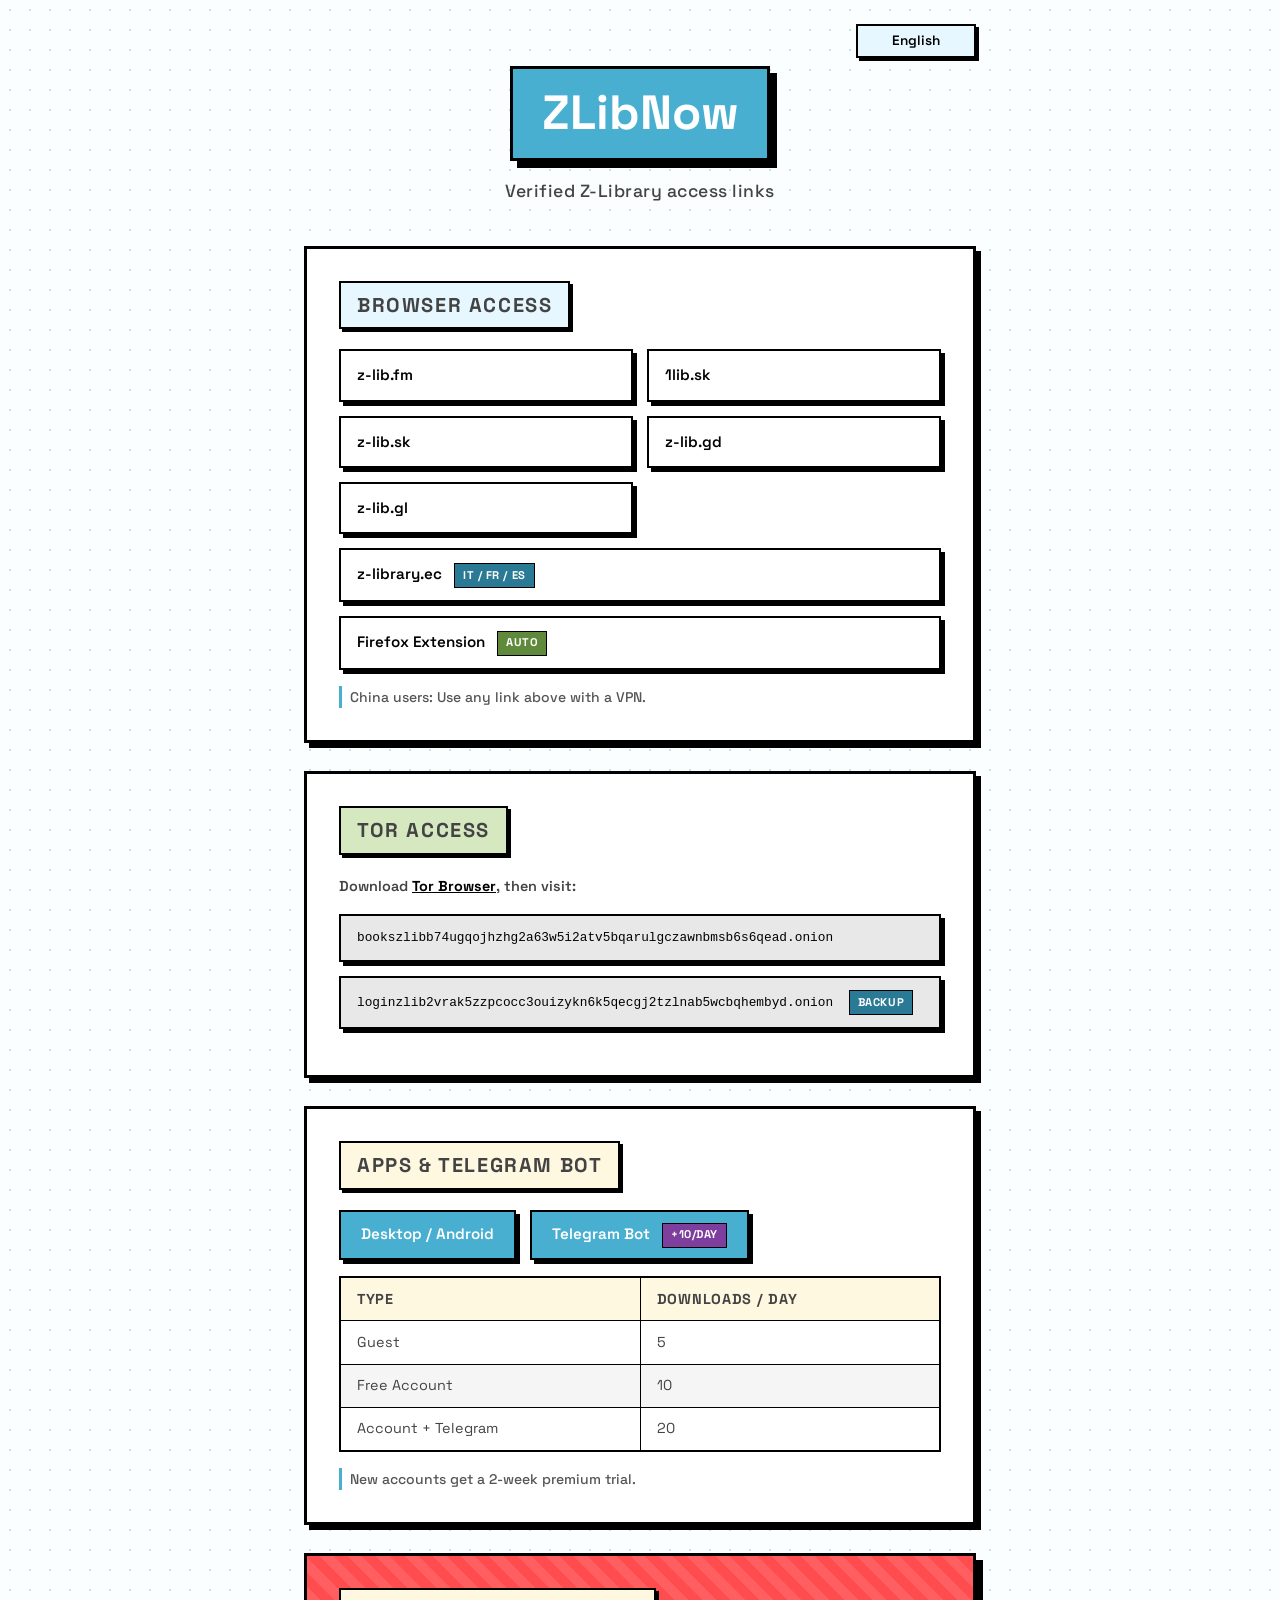
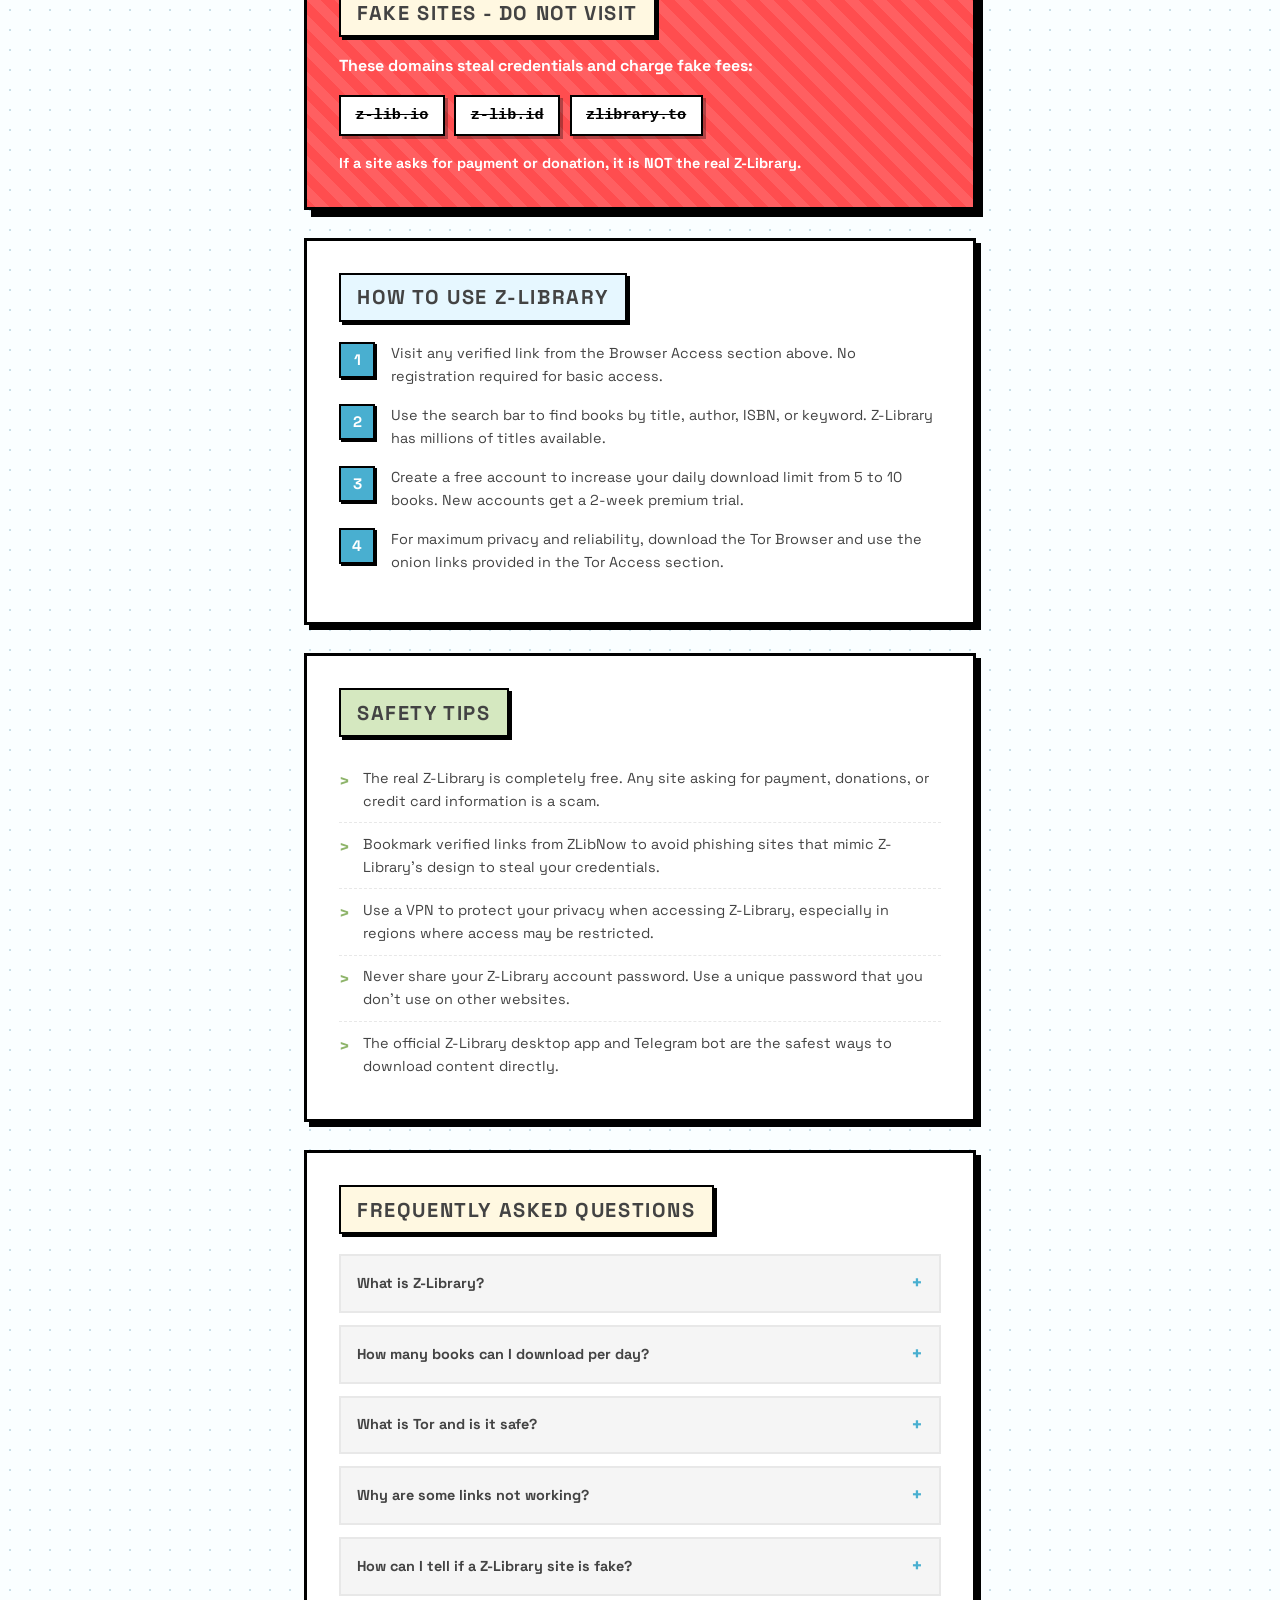
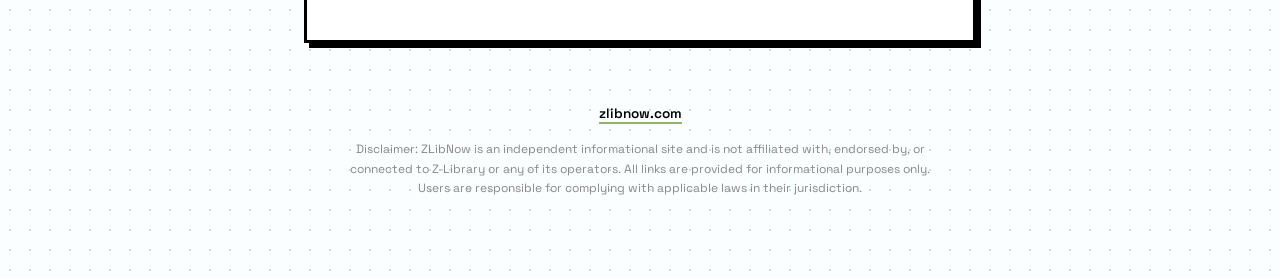
==== commit 3c34c30e: "feat: SEO optimization - JSON-LD, FAQ, i18n TDK, og-image, IndexNow - Add JSON-LD structured data (W" ====
--- a/index.html
+++ b/index.html
@@ -1,6 +1,7 @@
 <!DOCTYPE html>
 <html lang="en">
 <head>
+    <meta charset="UTF-8">
     <!-- Google tag (gtag.js) -->
     <script async src="https://www.googletagmanager.com/gtag/js?id=G-HZ0HYPXLJE"></script>
     <script>
@@ -9,41 +10,103 @@
       gtag('js', new Date());
       gtag('config', 'G-HZ0HYPXLJE');
     </script>
-    <meta charset="UTF-8">
+    
     <meta name="viewport" content="width=device-width, initial-scale=1.0">
-    <title>ZLibNow - Z-Library Official Access Links</title>
-    <meta name="description" content="Verified links to access the real Z-Library. Avoid fake sites.">
-    <meta name="keywords" content="Z-Library, z-library, zlib, access links, tor, onion, download books">
+    <title>ZLibNow - Official Z-Library Access Links | Safe & Verified</title>
+    <meta name="description" content="Access Z-Library safely with verified official links. Download millions of free ebooks, textbooks, and articles. Avoid fake sites and phishing attempts.">
+    <meta name="keywords" content="Z-Library, z-library, zlib, free ebooks, download books, textbook, access links, tor, onion, official links, verified, safe download">
     <meta name="robots" content="index, follow">
-    <link rel="canonical" href="https://zlibnow.com">
+    <link rel="canonical" href="https://zlibnow.com/">
     <!-- hreflang tags for international SEO -->
-    <link rel="alternate" hreflang="en" href="https://zlibnow.com">
-    <link rel="alternate" hreflang="zh" href="https://zlibnow.com?lang=zh">
-    <link rel="alternate" hreflang="es" href="https://zlibnow.com?lang=es">
-    <link rel="alternate" hreflang="fr" href="https://zlibnow.com?lang=fr">
-    <link rel="alternate" hreflang="de" href="https://zlibnow.com?lang=de">
-    <link rel="alternate" hreflang="it" href="https://zlibnow.com?lang=it">
-    <link rel="alternate" hreflang="ja" href="https://zlibnow.com?lang=ja">
-    <link rel="alternate" hreflang="ko" href="https://zlibnow.com?lang=ko">
-    <link rel="alternate" hreflang="ru" href="https://zlibnow.com?lang=ru">
-    <link rel="alternate" hreflang="ar" href="https://zlibnow.com?lang=ar">
-    <link rel="alternate" hreflang="x-default" href="https://zlibnow.com">
+    <link rel="alternate" hreflang="en" href="https://zlibnow.com/">
+    <link rel="alternate" hreflang="zh" href="https://zlibnow.com/?lang=zh">
+    <link rel="alternate" hreflang="es" href="https://zlibnow.com/?lang=es">
+    <link rel="alternate" hreflang="fr" href="https://zlibnow.com/?lang=fr">
+    <link rel="alternate" hreflang="de" href="https://zlibnow.com/?lang=de">
+    <link rel="alternate" hreflang="it" href="https://zlibnow.com/?lang=it">
+    <link rel="alternate" hreflang="ja" href="https://zlibnow.com/?lang=ja">
+    <link rel="alternate" hreflang="ko" href="https://zlibnow.com/?lang=ko">
+    <link rel="alternate" hreflang="ru" href="https://zlibnow.com/?lang=ru">
+    <link rel="alternate" hreflang="ar" href="https://zlibnow.com/?lang=ar">
+    <link rel="alternate" hreflang="x-default" href="https://zlibnow.com/">
     <!-- Open Graph tags -->
-    <meta property="og:title" content="ZLibNow - Z-Library Official Access Links">
-    <meta property="og:description" content="Verified links to access the real Z-Library. Avoid fake sites.">
-    <meta property="og:url" content="https://zlibnow.com">
+    <meta property="og:title" content="ZLibNow - Official Z-Library Access Links | Safe & Verified">
+    <meta property="og:description" content="Access Z-Library safely with verified official links. Download millions of free ebooks, textbooks, and articles. Avoid fake sites and phishing attempts.">
+    <meta property="og:url" content="https://zlibnow.com/">
     <meta property="og:type" content="website">
     <meta property="og:site_name" content="ZLibNow">
     <meta property="og:locale" content="en_US">
-    <meta property="og:image" content="https://zlibnow.com/og-image.png">
     <!-- Twitter Card tags -->
     <meta name="twitter:card" content="summary_large_image">
-    <meta name="twitter:title" content="ZLibNow - Z-Library Official Access Links">
-    <meta name="twitter:description" content="Verified links to access the real Z-Library. Avoid fake sites.">
+    <meta name="twitter:title" content="ZLibNow - Official Z-Library Access Links | Safe & Verified">
+    <meta name="twitter:description" content="Access Z-Library safely with verified official links. Download millions of free ebooks, textbooks, and articles. Avoid fake sites and phishing attempts.">
+    <meta name="twitter:site" content="@zlibnow">
+    <!-- JSON-LD Structured Data -->
+    <script type="application/ld+json">
+    {
+      "@context": "https://schema.org",
+      "@type": "WebSite",
+      "name": "ZLibNow",
+      "url": "https://zlibnow.com/",
+      "description": "Verified links to access the real Z-Library. Avoid fake sites and phishing attempts.",
+      "inLanguage": ["en","zh","es","fr","de","it","ja","ko","ru","ar"]
+    }
+    </script>
+    <script type="application/ld+json">
+    {
+      "@context": "https://schema.org",
+      "@type": "FAQPage",
+      "mainEntity": [
+        {
+          "@type": "Question",
+          "name": "What is Z-Library?",
+          "acceptedAnswer": {
+            "@type": "Answer",
+            "text": "Z-Library is one of the world's largest digital libraries, providing free access to millions of books, textbooks, academic papers, and articles in multiple languages. It serves as a valuable resource for students, researchers, and readers worldwide."
+          }
+        },
+        {
+          "@type": "Question",
+          "name": "How many books can I download per day?",
+          "acceptedAnswer": {
+            "@type": "Answer",
+            "text": "Guest users can download 5 books per day. Creating a free account increases the limit to 10 downloads daily. By linking your account with the Telegram bot, you can download up to 20 books per day. New accounts also receive a 2-week premium trial with higher limits."
+          }
+        },
+        {
+          "@type": "Question",
+          "name": "What is Tor and is it safe?",
+          "acceptedAnswer": {
+            "@type": "Answer",
+            "text": "Tor (The Onion Router) is a free, open-source browser that protects your privacy by encrypting and routing your internet traffic through multiple servers worldwide. It is developed by the Tor Project, a non-profit organization, and is widely used by journalists, activists, and privacy-conscious users. It is safe to use."
+          }
+        },
+        {
+          "@type": "Question",
+          "name": "Why are some links not working?",
+          "acceptedAnswer": {
+            "@type": "Answer",
+            "text": "Z-Library domains may occasionally be blocked or seized by authorities in certain regions. If one link doesn't work, try another from our verified list. For the most reliable access, use the Tor Browser with the provided onion links. We update our links regularly to ensure they remain accessible."
+          }
+        },
+        {
+          "@type": "Question",
+          "name": "How can I tell if a Z-Library site is fake?",
+          "acceptedAnswer": {
+            "@type": "Answer",
+            "text": "Fake Z-Library sites typically ask for payment, donations, or credit card information. The real Z-Library is completely free. Other red flags include excessive pop-up ads, requests for unnecessary personal information, and URLs that don't match the verified domains listed on ZLibNow. Always verify links through ZLibNow before entering any credentials."
+          }
+        }
+      ]
+    }
+    </script>
+    <!-- OG Image -->
+    <meta property="og:image" content="https://zlibnow.com/og-image.png">
+    <meta property="og:image:width" content="1200">
+    <meta property="og:image:height" content="630">
     <meta name="twitter:image" content="https://zlibnow.com/og-image.png">
-    <meta name="twitter:site" content="@zlibnow">
-    <link rel="preconnect" href="https://fonts.googleapis.com">
-    <link rel="preconnect" href="https://fonts.gstatic.com" crossorigin>
+    <link rel="preconnect" href="https://fonts.googleapis.com/">
+    <link rel="preconnect" href="https://fonts.gstatic.com/" crossorigin="">
     <link href="https://fonts.googleapis.com/css2?family=Space+Grotesk:wght@400;500;600;700&display=swap" rel="stylesheet">
     <style>
         :root {
@@ -264,13 +327,14 @@
             text-decoration: none;
             word-break: break-all;
             margin-bottom: 0.875rem;
-            transition: all 0.2s cubic-bezier(0.4, 0, 0.2, 1);
+            transition: background 0.2s ease;
+            transform-style: preserve-3d;
         }
 
         .tor-link:hover {
             transform: translate(3px, 3px);
             box-shadow: var(--shadow-hover);
-            background: var(--gray-light);
+            background: var(--gray-medium);
         }
 
         .tor-link .tag {
@@ -443,6 +507,15 @@
             color: #434343;
         }
 
+        .disclaimer {
+            font-size: 0.75rem;
+            color: #888;
+            font-weight: 400;
+            max-width: 600px;
+            margin: 1rem auto 0;
+            line-height: 1.6;
+        }
+
         /* RTL Support */
         [dir="rtl"] {
             text-align: right;
@@ -457,26 +530,6 @@
             justify-content: flex-start;
         }
 
-        [dir="rtl"] .links a::before {
-            left: auto;
-            right: -100%;
-        }
-
-        [dir="rtl"] .links a:hover::before {
-            right: 100%;
-        }
-
-        [dir="rtl"] .note {
-            padding-left: 0;
-            padding-right: 0.5rem;
-            border-left: none;
-            border-right: 3px solid var(--blue);
-        }
-
-        [dir="rtl"] th,
-        [dir="rtl"] td {
-            text-align: right;
-        }
 
         /* Utility Classes */
         .visually-hidden {
@@ -650,6 +703,7 @@
             .table-wrap {
                 overflow-x: auto;
             }
+
         }
 
         @media (max-width: 480px) {
@@ -683,10 +737,110 @@
             outline: 3px solid var(--blue);
             outline-offset: 2px;
         }
+
+        /* How-To Guide */
+        .howto-steps {
+            counter-reset: step;
+        }
+        .howto-step {
+            display: flex;
+            gap: 1rem;
+            margin-bottom: 1rem;
+            align-items: flex-start;
+        }
+        .howto-step::before {
+            counter-increment: step;
+            content: counter(step);
+            flex-shrink: 0;
+            width: 32px;
+            height: 32px;
+            line-height: 32px;
+            text-align: center;
+            background: var(--blue);
+            color: #fff;
+            font-weight: 700;
+            font-size: 0.95rem;
+            border: 2px solid #000;
+            box-shadow: 2px 2px 0 #000;
+        }
+        .howto-step p {
+            font-size: 0.9rem;
+            line-height: 1.6;
+            margin: 0;
+        }
+
+        /* Safety Tips */
+        .safety-list {
+            list-style: none;
+            padding: 0;
+        }
+        .safety-list li {
+            padding: 0.6rem 0;
+            border-bottom: 1px dashed var(--gray-medium);
+            font-size: 0.9rem;
+            line-height: 1.6;
+            padding-left: 1.5rem;
+            position: relative;
+        }
+        .safety-list li:last-child {
+            border-bottom: none;
+        }
+        .safety-list li::before {
+            content: '>';
+            position: absolute;
+            left: 0;
+            color: var(--green);
+            font-weight: 700;
+            font-size: 1.1rem;
+        }
+
+        /* FAQ */
+        .faq-item {
+            border: 2px solid var(--gray-medium);
+            margin-bottom: 0.75rem;
+            transition: border-color 0.2s ease;
+        }
+        .faq-item:hover {
+            border-color: var(--blue);
+        }
+        .faq-question {
+            padding: 0.75rem 1rem;
+            font-weight: 700;
+            font-size: 0.9rem;
+            cursor: pointer;
+            display: flex;
+            justify-content: space-between;
+            align-items: center;
+            background: var(--gray-light);
+            user-select: none;
+        }
+        .faq-question::after {
+            content: '+';
+            font-size: 1.2rem;
+            font-weight: 700;
+            color: var(--blue);
+            transition: transform 0.2s ease;
+        }
+        .faq-item.active .faq-question::after {
+            content: '-';
+        }
+        .faq-answer {
+            padding: 0 1rem;
+            max-height: 0;
+            overflow: hidden;
+            transition: max-height 0.3s ease, padding 0.3s ease;
+            font-size: 0.875rem;
+            line-height: 1.7;
+            color: #555;
+        }
+        .faq-item.active .faq-answer {
+            padding: 0.75rem 1rem;
+            max-height: 600px;
+        }
     </style>
 </head>
 <body>
-    <!-- WeChat Browser Overlay -->
+        <!-- WeChat Browser Overlay -->
     <div class="wechat-overlay" id="wechatOverlay">
         <div class="wechat-card">
             <div class="arrow"></div>
@@ -700,7 +854,7 @@
         </div>
     </div>
 
-    <div class="container">
+<div class="container">
         <main>
         <div class="lang-switcher">
             <select id="langSelect" aria-label="Select language">
@@ -718,88 +872,143 @@
         </div>
         <header>
             <h1>ZLibNow</h1>
-            <p data-i18n="subtitle">Verified Z-Library access links</p>
+            <p data-i18n="subtitle">经过验证的 Z-Library 访问链接</p>
         </header>
 
         <!-- Browser Access -->
         <div class="section">
-            <h2 class="section-title-blue" data-i18n="browserAccess">Browser Access</h2>
+            <h2 class="section-title-blue" data-i18n="browserAccess">浏览器访问</h2>
             <div class="links">
-                <a href="https://z-lib.fm" target="_blank" rel="noopener noreferrer">z-lib.fm <span class="visually-hidden">(opens in new tab)</span></a>
-                <a href="https://1lib.sk" target="_blank" rel="noopener noreferrer">1lib.sk <span class="visually-hidden">(opens in new tab)</span></a>
-                <a href="https://z-lib.sk" target="_blank" rel="noopener noreferrer">z-lib.sk <span class="visually-hidden">(opens in new tab)</span></a>
-                <a href="http://z-lib.gd" target="_blank" rel="noopener noreferrer">z-lib.gd <span class="visually-hidden">(opens in new tab)</span></a>
-                <a href="http://z-lib.gl" target="_blank" rel="noopener noreferrer">z-lib.gl <span class="visually-hidden">(opens in new tab)</span></a>
+                <a href="https://z-lib.fm/" target="_blank" rel="noopener noreferrer">z-lib.fm</a>
+                <a href="https://1lib.sk/" target="_blank" rel="noopener noreferrer">1lib.sk</a>
+                <a href="https://z-lib.sk/" target="_blank" rel="noopener noreferrer">z-lib.sk</a>
+                <a href="http://z-lib.gd/" target="_blank" rel="noopener noreferrer">z-lib.gd</a>
+                <a href="http://z-lib.gl/" target="_blank" rel="noopener noreferrer">z-lib.gl</a>
             </div>
             <div class="links full">
-                <a href="https://z-library.ec" target="_blank" rel="noopener noreferrer">z-library.ec <span class="tag tag-blue" data-i18n="regionTag">IT / FR / ES</span> <span class="visually-hidden">(opens in new tab)</span></a>
+                <a href="https://z-library.ec/" target="_blank" rel="noopener noreferrer">z-library.ec <span class="tag tag-blue" data-i18n="regionTag">意大利 / 法国 / 西班牙</span></a>
+                <a href="https://go-to-library.sk/#browser_extensions_tab" target="_blank" rel="noopener noreferrer"><span data-i18n="firefoxExtension">Firefox 扩展</span> <span class="tag tag-green">Auto</span></a>
             </div>
-            <div class="links full">
-                <a href="https://go-to-library.sk/#browser_extensions_tab" target="_blank" rel="noopener noreferrer"><span data-i18n="firefoxExtension">Firefox Extension</span> <span class="tag tag-green">Auto</span> <span class="visually-hidden">(opens in new tab)</span></a>
-            </div>
-            <p class="note" data-i18n="chinaNote">China users: Use any link above with a VPN.</p>
+            <p class="note" data-i18n="chinaNote">中国用户：请使用以上任意链接 + VPN。</p>
         </div>
 
         <!-- Tor Access -->
         <div class="section">
-            <h2 class="section-title-green" data-i18n="torAccess">Tor Access</h2>
+            <h2 class="section-title-green" data-i18n="torAccess">Tor 访问</h2>
             <p class="tor-intro">
-                <span data-i18n="torIntro">Download</span> <a href="https://www.torproject.org/download/" style="color: #000; text-decoration: underline; font-weight: 700;" target="_blank" rel="noopener noreferrer">Tor Browser</a>, <span data-i18n="torThen">then visit:</span>
+                <span data-i18n="torIntro">下载</span> <a href="https://www.torproject.org/download/" style="color: #000; text-decoration: underline; font-weight: 700;" target="_blank" rel="noopener noreferrer">Tor Browser</a>, <span data-i18n="torThen">然后访问：</span>
             </p>
-            <a class="tor-link" href="http://bookszlibb74ugqojhzhg2a63w5i2atv5bqarulgczawnbmsb6s6qead.onion" target="_blank" rel="noopener noreferrer">bookszlibb74ugqojhzhg2a63w5i2atv5bqarulgczawnbmsb6s6qead.onion <span class="visually-hidden">(opens in new tab)</span></a>
-            <a class="tor-link" href="http://loginzlib2vrak5zzpcocc3ouizykn6k5qecgj2tzlnab5wcbqhembyd.onion" target="_blank" rel="noopener noreferrer">loginzlib2vrak5zzpcocc3ouizykn6k5qecgj2tzlnab5wcbqhembyd.onion <span class="tag tag-blue" data-i18n="backupTag">Backup</span> <span class="visually-hidden">(opens in new tab)</span></a>
+            <a class="tor-link" href="http://bookszlibb74ugqojhzhg2a63w5i2atv5bqarulgczawnbmsb6s6qead.onion/" target="_blank" rel="noopener noreferrer">bookszlibb74ugqojhzhg2a63w5i2atv5bqarulgczawnbmsb6s6qead.onion</a>
+            <a class="tor-link" href="http://loginzlib2vrak5zzpcocc3ouizykn6k5qecgj2tzlnab5wcbqhembyd.onion/" target="_blank" rel="noopener noreferrer">loginzlib2vrak5zzpcocc3ouizykn6k5qecgj2tzlnab5wcbqhembyd.onion <span class="tag tag-blue" data-i18n="backupTag">备份</span></a>
         </div>
 
         <!-- Apps & Telegram -->
         <div class="section">
-            <h2 class="section-title-yellow" data-i18n="appsTitle">Apps & Telegram Bot</h2>
+            <h2 class="section-title-yellow" data-i18n="appsTitle">应用与 Telegram 机器人</h2>
             <div class="app-links">
-                <a href="https://go-to-library.sk/" target="_blank" rel="noopener noreferrer" data-i18n="desktopApp">Desktop / Android</a> <span class="visually-hidden">(opens in new tab)</span>
-                <a href="https://go-to-library.sk/#telegram_bot_tab" target="_blank" rel="noopener noreferrer"><span data-i18n="telegramBot">Telegram Bot</span> <span class="tag tag-purple">+10/day</span> <span class="visually-hidden">(opens in new tab)</span></a>
+                <a href="https://go-to-library.sk/" target="_blank" rel="noopener noreferrer" data-i18n="desktopApp">桌面 / Android 应用</a>
+                <a href="https://go-to-library.sk/#telegram_bot_tab" target="_blank" rel="noopener noreferrer"><span data-i18n="telegramBot">Telegram 机器人</span> <span class="tag tag-purple">+10/day</span></a>
             </div>
             <div class="table-wrap">
             <table>
                 <thead>
                     <tr>
-                        <th data-i18n="typeHeader">Type</th>
-                        <th data-i18n="downloadsHeader">Downloads / Day</th>
+                        <th data-i18n="typeHeader">类型</th>
+                        <th data-i18n="downloadsHeader">每日下载量</th>
                     </tr>
                 </thead>
                 <tbody>
                     <tr>
-                        <td data-i18n="guest">Guest</td>
+                        <td data-i18n="guest">游客</td>
                         <td>5</td>
                     </tr>
                     <tr>
-                        <td data-i18n="freeAccount">Free Account</td>
+                        <td data-i18n="freeAccount">免费账户</td>
                         <td>10</td>
                     </tr>
                     <tr>
-                        <td data-i18n="accountTelegram">Account + Telegram</td>
+                        <td data-i18n="accountTelegram">账户 + Telegram</td>
                         <td>20</td>
                     </tr>
                 </tbody>
             </table>
             </div>
-            <p class="note" data-i18n="premiumTrial">New accounts get a 2-week premium trial.</p>
+            <p class="note" data-i18n="premiumTrial">新账户可获得2周高级试用。</p>
         </div>
 
         <!-- Warning -->
         <div class="warning">
-            <h2 data-i18n="fakeSitesTitle">Fake Sites - Do NOT Visit</h2>
-            <p data-i18n="fakeSitesIntro">These domains steal credentials and charge fake fees:</p>
+            <h2 data-i18n="fakeSitesTitle">假冒网站 - 切勿访问</h2>
+            <p data-i18n="fakeSitesIntro">这些域名会窃取您的登录信息并收取虚假费用：</p>
             <div class="fake-list">
                 <code>z-lib.io</code>
                 <code>z-lib.id</code>
                 <code>zlibrary.to</code>
             </div>
-            <p class="warning-note" data-i18n="paymentWarning">If a site asks for payment or donation, it is NOT the real Z-Library.</p>
+            <p class="warning-note" data-i18n="paymentWarning">如果某个网站要求付款或捐款，那不是真正的 Z-Library。</p>
         </div>
 
+        <!-- How-To Guide -->
+        <div class="section">
+            <h2 class="section-title-blue" data-i18n="howtoTitle">如何使用 Z-Library</h2>
+            <div class="howto-steps">
+                <div class="howto-step">
+                    <p data-i18n="howtoStep1">访问上方「浏览器访问」中的任意已验证链接。无需注册即可基本访问。</p>
+                </div>
+                <div class="howto-step">
+                    <p data-i18n="howtoStep2">使用搜索栏按书名、作者、ISBN 或关键词搜索书籍。Z-Library 拥有数百万种书目。</p>
+                </div>
+                <div class="howto-step">
+                    <p data-i18n="howtoStep3">创建免费账户可将每日下载限额从 5 本提升至 10 本。新账户还可获得 2 周高级试用。</p>
+                </div>
+                <div class="howto-step">
+                    <p data-i18n="howtoStep4">为获得最大隐私保护和访问稳定性，请下载 Tor 浏览器并使用「Tor 访问」中提供的洋葱链接。</p>
+                </div>
+            </div>
+        </div>
+
+        <!-- Safety Tips -->
+        <div class="section">
+            <h2 class="section-title-green" data-i18n="safetyTitle">安全提示</h2>
+            <ul class="safety-list">
+                <li data-i18n="safety1">真正的 Z-Library 完全免费。任何要求付款、捐款或信用卡信息的网站都是骗局。</li>
+                <li data-i18n="safety2">将 ZLibNow 上的已验证链接加入书签，避免误入仿冒 Z-Library 界面以窃取登录信息的钓鱼网站。</li>
+                <li data-i18n="safety3">访问 Z-Library 时请使用 VPN 保护您的隐私，特别是在访问受限的地区。</li>
+                <li data-i18n="safety4">切勿与他人分享您的 Z-Library 账户密码。请使用与其他网站不同的独立密码。</li>
+                <li data-i18n="safety5">官方 Z-Library 桌面应用和 Telegram 机器人是直接下载内容最安全的方式。</li>
+            </ul>
+        </div>
+
+        <!-- FAQ -->
+        <div class="section">
+            <h2 class="section-title-yellow" data-i18n="faqTitle">常见问题</h2>
+            <div class="faq-item">
+                <div class="faq-question" role="button" tabindex="0" aria-expanded="false" data-i18n="faqQ1">Z-Library 是什么？</div>
+                <div class="faq-answer" role="region" data-i18n="faqA1">Z-Library 是全球最大的数字图书馆之一，免费提供数百万种多语言书籍、教材、学术论文和期刊。它是全球学生、研究人员和读者的宝贵资源。</div>
+            </div>
+            <div class="faq-item">
+                <div class="faq-question" role="button" tabindex="0" aria-expanded="false" data-i18n="faqQ2">每天可以下载多少本书？</div>
+                <div class="faq-answer" role="region" data-i18n="faqA2">游客每天可下载 5 本书。创建免费账户后限额提升至每天 10 本。通过 Telegram 机器人关联账户后，每天可下载 20 本书。新账户还可获得 2 周高级试用，享受更高限额。</div>
+            </div>
+            <div class="faq-item">
+                <div class="faq-question" role="button" tabindex="0" aria-expanded="false" data-i18n="faqQ3">Tor 是什么？安全吗？</div>
+                <div class="faq-answer" role="region" data-i18n="faqA3">Tor（洋葱路由）是一款免费开源浏览器，通过全球多个服务器加密和路由您的网络流量来保护隐私。它由非营利组织 Tor Project 开发，被记者、活动人士和注重隐私的用户广泛使用，是安全的。</div>
+            </div>
+            <div class="faq-item">
+                <div class="faq-question" role="button" tabindex="0" aria-expanded="false" data-i18n="faqQ4">为什么某些链接无法访问？</div>
+                <div class="faq-answer" role="region" data-i18n="faqA4">Z-Library 域名在某些地区可能偶尔被封锁或查封。如果某个链接无法使用，请尝试我们验证列表中的其他链接。如需最稳定的访问方式，请使用 Tor 浏览器和提供的洋葱链接。我们会定期更新链接以确保可访问性。</div>
+            </div>
+            <div class="faq-item">
+                <div class="faq-question" role="button" tabindex="0" aria-expanded="false" data-i18n="faqQ5">如何辨别假冒的 Z-Library 网站？</div>
+                <div class="faq-answer" role="region" data-i18n="faqA5">假冒 Z-Library 网站通常要求付款、捐款或输入信用卡信息。真正的 Z-Library 完全免费。其他警示信号包括过多弹窗广告、要求不必要的个人信息，以及与 ZLibNow 上列出的已验证域名不符的网址。输入任何凭据前，请务必通过 ZLibNow 验证链接。</div>
+            </div>
+        </div>
+
+        </main>
         <footer>
-            <p><a href="https://zlibnow.com" target="_blank" rel="noopener noreferrer">zlibnow.com <span class="visually-hidden">(opens in new tab)</span></a></p>
+            <p><a href="https://zlibnow.com/" target="_blank" rel="noopener noreferrer">zlibnow.com</a></p>
+            <p class="disclaimer" data-i18n="disclaimer">免责声明：ZLibNow 是独立的资讯网站，与 Z-Library 或其运营方无任何关联、认可或联系。所有链接仅供资讯参考。用户有责任遵守其所在司法管辖区的适用法律。</p>
         </footer>
-        </main>
     </div>
 
     <script>
@@ -813,26 +1022,26 @@
             },
             zh: {
                 title: "Z-Library官方链接 - 免费电子书下载 | 安全验证",
-                description: "Z-Library官方访问链接，安全下载免费电子书、教材和期刊。避免假冒网站，保护账号安全。数百万本书籍免费下载。",
+                description: "Z-Library官方访问链接，经过安全验证。免费下载数百万本电子书、教材、学术论文和期刊。提供Tor洋葱链接，避免假冒网站，保护您的账号和隐私安全。",
                 keywords: "Z-Library, z-library, 免费电子书, 电子书下载, 教材下载, 官方链接, 安全下载, tor, 洋葱链接, 图书馆, 免费书籍, 论文下载",
                 lang: "zh"
             },
             es: {
-                title: "ZLibNow - Enlaces Oficiales de Z-Library | Descarga Libros Gratis",
+                title: "ZLibNow - Enlaces Oficiales Z-Library | Libros Gratis",
                 description: "Accede a Z-Library de forma segura con enlaces oficiales verificados. Descarga millones de libros y artículos académicos gratuitos. Evita sitios falsos y estafas.",
                 keywords: "Z-Library, z-library, libros gratis, descargar libros, libros electronicos, enlaces oficiales, descargar PDF, libros academicos, tor, enlaces verificados, biblioteca digital",
                 lang: "es"
             },
             fr: {
-                title: "ZLibNow - Liens Officiels Z-Library | Télécharger Livres Gratuits",
+                title: "ZLibNow - Liens Officiels Z-Library | Livres Gratuits",
                 description: "Accédez à Z-Library en toute sécurité avec les liens officiels vérifiés. Téléchargez des millions de livres et articles gratuitement. Évitez les sites frauduleux.",
                 keywords: "Z-Library, z-library, livres gratuits, telecharger livres, livres numeriques, liens officiels, telecharger PDF, livres academiques, tor, liens verifies, bibliotheque numerique",
                 lang: "fr"
             },
             de: {
-                title: "ZLibNow - Offizielle Z-Library Links | Buecher Kostenlos Herunterladen",
-                description: "Greifen Sie sicher auf Z-Library mit verifizierten offiziellen Links zu. Laden Sie Millionen von Buechern und Artikeln kostenlos herunter. Vermeiden Sie Fake-Seiten.",
-                keywords: "Z-Library, z-library, buecher kostenlos, buecher download, ebooks, offizielle links, PDF download, fachbuecher, tor, verifizierte links, digitale bibliothek",
+                title: "ZLibNow - Offizielle Z-Library Links | Bücher Gratis",
+                description: "Sicherer Zugang zu Z-Library mit verifizierten offiziellen Links. Millionen Bücher und Artikel kostenlos herunterladen. Fake-Seiten vermeiden.",
+                keywords: "Z-Library, z-library, bücher kostenlos, bücher download, ebooks, offizielle links, PDF download, fachbücher, tor, verifizierte links, digitale bibliothek",
                 lang: "de"
             },
             it: {
@@ -843,13 +1052,13 @@
             },
             ja: {
                 title: "Z-Library公式リンク - 電子書籍を無料ダウンロード | 安全認証",
-                description: "検証済みのZ-Library公式リンクで安全にアクセス。数百万冊の電子書籍・論文を無料ダウンロード。偽サイトを避けて、アカウントを安全に保護。",
+                description: "検証済みのZ-Library公式リンクで安全にアクセス。数百万冊の電子書籍・教科書・学術論文を無料ダウンロード。Torオニオンリンクも提供。偽サイトを避けてアカウントを安全に保護。",
                 keywords: "Z-Library, z-library, 電子書籍, 無料ダウンロード, 論文, 教科書, 公式リンク, 安全ダウンロード, tor, オニオンリンク, フリー電子ブック, 学術論文",
                 lang: "ja"
             },
             ko: {
                 title: "Z-Library 공식 링크 - 전자책 무료 다운로드 | 안전 확인",
-                description: "검증된 Z-Library 공식 링크로 안전하게 접속하세요. 수백만 권의 전자책과 논문을 무료로 다운로드. 가짜 사이트를 피하고 계정을 보호하세요.",
+                description: "검증된 Z-Library 공식 링크로 안전하게 접속하세요. 수백만 권의 전자책, 교과서, 학술 논문을 무료로 다운로드. Tor 양파 링크도 제공합니다. 가짜 사이트를 피하고 계정을 안전하게 보호하세요.",
                 keywords: "Z-Library, z-library, 전자책, 무료 다운로드, 논문, 교과서, 공식 링크, 안전 다운로드, tor, 양파 링크, 도서관, 무료 도서",
                 lang: "ko"
             },
@@ -861,7 +1070,7 @@
             },
             ar: {
                 title: "ZLibNow - روابط Z-Library الرسمية | تحميل كتب مجانية",
-                description: "الوصول الآمن إلى Z-Library عبر روابط رسمية موثقة. حمّل ملايين الكتب والمقالات مجاناً. تجنّب المواقع المزيفة والاحتيال.",
+                description: "الوصول الآمن إلى Z-Library عبر روابط رسمية موثقة. حمّل ملايين الكتب والمقالات والأبحاث الأكاديمية مجاناً. نوفر روابط Tor للوصول الموثوق. تجنّب المواقع المزيفة واحمِ حسابك.",
                 keywords: "Z-Library, z-library, مكتبة, كتب مجانية, تحميل كتب, كتب إلكترونية, روابط رسمية, تحميل PDF, كتب علمية, tor, روابط موثقة, مكتبة رقمية",
                 lang: "ar"
             }
@@ -955,6 +1164,29 @@
                 fakeSitesTitle: "Fake Sites - Do NOT Visit",
                 fakeSitesIntro: "These domains steal credentials and charge fake fees:",
                 paymentWarning: "If a site asks for payment or donation, it is NOT the real Z-Library.",
+                howtoTitle: "How to Use Z-Library",
+                howtoStep1: "Visit any verified link from the Browser Access section above. No registration required for basic access.",
+                howtoStep2: "Use the search bar to find books by title, author, ISBN, or keyword. Z-Library has millions of titles available.",
+                howtoStep3: "Create a free account to increase your daily download limit from 5 to 10 books. New accounts get a 2-week premium trial.",
+                howtoStep4: "For maximum privacy and reliability, download the Tor Browser and use the onion links provided in the Tor Access section.",
+                safetyTitle: "Safety Tips",
+                safety1: "The real Z-Library is completely free. Any site asking for payment, donations, or credit card information is a scam.",
+                safety2: "Bookmark verified links from ZLibNow to avoid phishing sites that mimic Z-Library's design to steal your credentials.",
+                safety3: "Use a VPN to protect your privacy when accessing Z-Library, especially in regions where access may be restricted.",
+                safety4: "Never share your Z-Library account password. Use a unique password that you don't use on other websites.",
+                safety5: "The official Z-Library desktop app and Telegram bot are the safest ways to download content directly.",
+                faqTitle: "Frequently Asked Questions",
+                faqQ1: "What is Z-Library?",
+                faqA1: "Z-Library is one of the world's largest digital libraries, providing free access to millions of books, textbooks, academic papers, and articles in multiple languages. It serves as a valuable resource for students, researchers, and readers worldwide.",
+                faqQ2: "How many books can I download per day?",
+                faqA2: "Guest users can download 5 books per day. Creating a free account increases the limit to 10 downloads daily. By linking your account with the Telegram bot, you can download up to 20 books per day. New accounts also receive a 2-week premium trial with higher limits.",
+                faqQ3: "What is Tor and is it safe?",
+                faqA3: "Tor (The Onion Router) is a free, open-source browser that protects your privacy by encrypting and routing your internet traffic through multiple servers worldwide. It is developed by the Tor Project, a non-profit organization, and is widely used by journalists, activists, and privacy-conscious users. It is safe to use.",
+                faqQ4: "Why are some links not working?",
+                faqA4: "Z-Library domains may occasionally be blocked or seized by authorities in certain regions. If one link doesn't work, try another from our verified list. For the most reliable access, use the Tor Browser with the provided onion links. We update our links regularly to ensure they remain accessible.",
+                faqQ5: "How can I tell if a Z-Library site is fake?",
+                faqA5: "Fake Z-Library sites typically ask for payment, donations, or credit card information. The real Z-Library is completely free. Other red flags include excessive pop-up ads, requests for unnecessary personal information, and URLs that don't match the verified domains listed on ZLibNow. Always verify links through ZLibNow before entering any credentials.",
+                disclaimer: "Disclaimer: ZLibNow is an independent informational site and is not affiliated with, endorsed by, or connected to Z-Library or any of its operators. All links are provided for informational purposes only. Users are responsible for complying with applicable laws in their jurisdiction.",
                 dir: "ltr"
             },
             zh: {
@@ -979,6 +1211,29 @@
                 fakeSitesTitle: "假冒网站 - 切勿访问",
                 fakeSitesIntro: "这些域名会窃取您的登录信息并收取虚假费用：",
                 paymentWarning: "如果某个网站要求付款或捐款，那不是真正的 Z-Library。",
+                howtoTitle: "如何使用 Z-Library",
+                howtoStep1: "访问上方「浏览器访问」中的任意已验证链接。无需注册即可基本访问。",
+                howtoStep2: "使用搜索栏按书名、作者、ISBN 或关键词搜索书籍。Z-Library 拥有数百万种书目。",
+                howtoStep3: "创建免费账户可将每日下载限额从 5 本提升至 10 本。新账户还可获得 2 周高级试用。",
+                howtoStep4: "为获得最大隐私保护和访问稳定性，请下载 Tor 浏览器并使用「Tor 访问」中提供的洋葱链接。",
+                safetyTitle: "安全提示",
+                safety1: "真正的 Z-Library 完全免费。任何要求付款、捐款或信用卡信息的网站都是骗局。",
+                safety2: "将 ZLibNow 上的已验证链接加入书签，避免误入仿冒 Z-Library 界面以窃取登录信息的钓鱼网站。",
+                safety3: "访问 Z-Library 时请使用 VPN 保护您的隐私，特别是在访问受限的地区。",
+                safety4: "切勿与他人分享您的 Z-Library 账户密码。请使用与其他网站不同的独立密码。",
+                safety5: "官方 Z-Library 桌面应用和 Telegram 机器人是直接下载内容最安全的方式。",
+                faqTitle: "常见问题",
+                faqQ1: "Z-Library 是什么？",
+                faqA1: "Z-Library 是全球最大的数字图书馆之一，免费提供数百万种多语言书籍、教材、学术论文和期刊。它是全球学生、研究人员和读者的宝贵资源。",
+                faqQ2: "每天可以下载多少本书？",
+                faqA2: "游客每天可下载 5 本书。创建免费账户后限额提升至每天 10 本。通过 Telegram 机器人关联账户后，每天可下载 20 本书。新账户还可获得 2 周高级试用，享受更高限额。",
+                faqQ3: "Tor 是什么？安全吗？",
+                faqA3: "Tor（洋葱路由）是一款免费开源浏览器，通过全球多个服务器加密和路由您的网络流量来保护隐私。它由非营利组织 Tor Project 开发，被记者、活动人士和注重隐私的用户广泛使用，是安全的。",
+                faqQ4: "为什么某些链接无法访问？",
+                faqA4: "Z-Library 域名在某些地区可能偶尔被封锁或查封。如果某个链接无法使用，请尝试我们验证列表中的其他链接。如需最稳定的访问方式，请使用 Tor 浏览器和提供的洋葱链接。我们会定期更新链接以确保可访问性。",
+                faqQ5: "如何辨别假冒的 Z-Library 网站？",
+                faqA5: "假冒 Z-Library 网站通常要求付款、捐款或输入信用卡信息。真正的 Z-Library 完全免费。其他警示信号包括过多弹窗广告、要求不必要的个人信息，以及与 ZLibNow 上列出的已验证域名不符的网址。输入任何凭据前，请务必通过 ZLibNow 验证链接。",
+                disclaimer: "免责声明：ZLibNow 是独立的资讯网站，与 Z-Library 或其运营方无任何关联、认可或联系。所有链接仅供资讯参考。用户有责任遵守其所在司法管辖区的适用法律。",
                 dir: "ltr"
             },
             es: {
@@ -1003,6 +1258,29 @@
                 fakeSitesTitle: "Sitios falsos - NO visitar",
                 fakeSitesIntro: "Estos dominios roban credenciales y cobran tarifas falsas:",
                 paymentWarning: "Si un sitio solicita pagos o donaciones, NO es el verdadero Z-Library.",
+                howtoTitle: "Cómo Usar Z-Library",
+                howtoStep1: "Visita cualquier enlace verificado de la sección Acceso por Navegador arriba. No requiere registro para acceso básico.",
+                howtoStep2: "Usa la barra de búsqueda para encontrar libros por título, autor, ISBN o palabra clave. Z-Library tiene millones de títulos disponibles.",
+                howtoStep3: "Crea una cuenta gratuita para aumentar tu límite de descargas diarias de 5 a 10 libros. Las cuentas nuevas obtienen 2 semanas de prueba premium.",
+                howtoStep4: "Para máxima privacidad y fiabilidad, descarga el Navegador Tor y usa los enlaces onion proporcionados en la sección Acceso Tor.",
+                safetyTitle: "Consejos de Seguridad",
+                safety1: "El verdadero Z-Library es completamente gratuito. Cualquier sitio que pida pagos, donaciones o información de tarjeta de crédito es una estafa.",
+                safety2: "Guarda en marcadores los enlaces verificados de ZLibNow para evitar sitios de phishing que imitan el diseño de Z-Library para robar tus credenciales.",
+                safety3: "Usa una VPN para proteger tu privacidad al acceder a Z-Library, especialmente en regiones donde el acceso puede estar restringido.",
+                safety4: "Nunca compartas la contraseña de tu cuenta de Z-Library. Usa una contraseña única que no uses en otros sitios web.",
+                safety5: "La aplicación oficial de escritorio de Z-Library y el bot de Telegram son las formas más seguras de descargar contenido directamente.",
+                faqTitle: "Preguntas Frecuentes",
+                faqQ1: "¿Qué es Z-Library?",
+                faqA1: "Z-Library es una de las bibliotecas digitales más grandes del mundo, proporcionando acceso gratuito a millones de libros, libros de texto, artículos académicos y publicaciones en múltiples idiomas. Es un recurso valioso para estudiantes, investigadores y lectores de todo el mundo.",
+                faqQ2: "¿Cuántos libros puedo descargar al día?",
+                faqA2: "Los usuarios invitados pueden descargar 5 libros al día. Crear una cuenta gratuita aumenta el límite a 10 descargas diarias. Vinculando tu cuenta con el bot de Telegram, puedes descargar hasta 20 libros al día. Las cuentas nuevas también reciben una prueba premium de 2 semanas con límites más altos.",
+                faqQ3: "¿Qué es Tor y es seguro?",
+                faqA3: "Tor (The Onion Router) es un navegador gratuito y de código abierto que protege tu privacidad cifrando y enrutando tu tráfico de internet a través de múltiples servidores en todo el mundo. Es desarrollado por el Tor Project, una organización sin fines de lucro, y es ampliamente utilizado por periodistas, activistas y usuarios preocupados por la privacidad. Es seguro de usar.",
+                faqQ4: "¿Por qué algunos enlaces no funcionan?",
+                faqA4: "Los dominios de Z-Library pueden ser bloqueados o confiscados ocasionalmente por las autoridades en ciertas regiones. Si un enlace no funciona, prueba otro de nuestra lista verificada. Para el acceso más confiable, usa el Navegador Tor con los enlaces onion proporcionados. Actualizamos nuestros enlaces regularmente.",
+                faqQ5: "¿Cómo saber si un sitio de Z-Library es falso?",
+                faqA5: "Los sitios falsos de Z-Library generalmente piden pagos, donaciones o información de tarjeta de crédito. El verdadero Z-Library es completamente gratuito. Otras señales de alerta incluyen anuncios emergentes excesivos, solicitudes de información personal innecesaria y URLs que no coinciden con los dominios verificados listados en ZLibNow.",
+                disclaimer: "Aviso legal: ZLibNow es un sitio informativo independiente y no está afiliado, respaldado ni conectado con Z-Library ni sus operadores. Todos los enlaces se proporcionan solo con fines informativos. Los usuarios son responsables de cumplir las leyes aplicables en su jurisdicción.",
                 dir: "ltr"
             },
             fr: {
@@ -1027,6 +1305,29 @@
                 fakeSitesTitle: "Sites faux - NE PAS visiter",
                 fakeSitesIntro: "Ces domaines volent vos identifiants et facturent de faux frais :",
                 paymentWarning: "Si un site demande un paiement ou un don, ce n'est PAS le vrai Z-Library.",
+                howtoTitle: "Comment Utiliser Z-Library",
+                howtoStep1: "Visitez n'importe quel lien vérifié dans la section Accès Navigateur ci-dessus. Aucune inscription requise pour l'accès de base.",
+                howtoStep2: "Utilisez la barre de recherche pour trouver des livres par titre, auteur, ISBN ou mot-clé. Z-Library propose des millions de titres.",
+                howtoStep3: "Créez un compte gratuit pour augmenter votre limite de téléchargement quotidien de 5 à 10 livres. Les nouveaux comptes bénéficient de 2 semaines d'essai premium.",
+                howtoStep4: "Pour une confidentialité et une fiabilité maximales, téléchargez le Navigateur Tor et utilisez les liens onion fournis dans la section Accès Tor.",
+                safetyTitle: "Conseils de Sécurité",
+                safety1: "Le vrai Z-Library est entièrement gratuit. Tout site demandant un paiement, un don ou des informations de carte bancaire est une arnaque.",
+                safety2: "Ajoutez les liens vérifiés de ZLibNow à vos favoris pour éviter les sites de phishing qui copient le design de Z-Library pour voler vos identifiants.",
+                safety3: "Utilisez un VPN pour protéger votre vie privée lors de l'accès à Z-Library, en particulier dans les régions où l'accès peut être restreint.",
+                safety4: "Ne partagez jamais le mot de passe de votre compte Z-Library. Utilisez un mot de passe unique que vous n'utilisez pas sur d'autres sites.",
+                safety5: "L'application officielle Z-Library et le bot Telegram sont les moyens les plus sûrs de télécharger du contenu directement.",
+                faqTitle: "Questions Fréquentes",
+                faqQ1: "Qu'est-ce que Z-Library ?",
+                faqA1: "Z-Library est l'une des plus grandes bibliothèques numériques au monde, offrant un accès gratuit à des millions de livres, manuels scolaires, articles académiques et publications en plusieurs langues. C'est une ressource précieuse pour les étudiants, chercheurs et lecteurs du monde entier.",
+                faqQ2: "Combien de livres puis-je télécharger par jour ?",
+                faqA2: "Les utilisateurs invités peuvent télécharger 5 livres par jour. Créer un compte gratuit augmente la limite à 10 téléchargements quotidiens. En reliant votre compte au bot Telegram, vous pouvez télécharger jusqu'à 20 livres par jour. Les nouveaux comptes reçoivent également un essai premium de 2 semaines.",
+                faqQ3: "Qu'est-ce que Tor et est-ce sûr ?",
+                faqA3: "Tor (The Onion Router) est un navigateur gratuit et open-source qui protège votre vie privée en chiffrant et acheminant votre trafic Internet à travers plusieurs serveurs dans le monde. Il est développé par le Tor Project, une organisation à but non lucratif, et est largement utilisé par des journalistes, des activistes et des personnes soucieuses de leur vie privée. Il est sûr à utiliser.",
+                faqQ4: "Pourquoi certains liens ne fonctionnent-ils pas ?",
+                faqA4: "Les domaines Z-Library peuvent parfois être bloqués ou saisis par les autorités dans certaines régions. Si un lien ne fonctionne pas, essayez un autre de notre liste vérifiée. Pour l'accès le plus fiable, utilisez le Navigateur Tor avec les liens onion fournis. Nous mettons à jour nos liens régulièrement.",
+                faqQ5: "Comment distinguer un faux site Z-Library ?",
+                faqA5: "Les faux sites Z-Library demandent généralement des paiements, des dons ou des informations de carte bancaire. Le vrai Z-Library est entièrement gratuit. Autres signes d'alerte : publicités pop-up excessives, demandes d'informations personnelles inutiles, et URLs ne correspondant pas aux domaines vérifiés listés sur ZLibNow.",
+                disclaimer: "Avertissement : ZLibNow est un site informatif indépendant et n'est pas affilié, approuvé ni connecté à Z-Library ou ses opérateurs. Tous les liens sont fournis à titre informatif uniquement. Les utilisateurs sont responsables du respect des lois applicables dans leur juridiction.",
                 dir: "ltr"
             },
             de: {
@@ -1051,6 +1352,29 @@
                 fakeSitesTitle: "Falsche Seiten - NICHT besuchen",
                 fakeSitesIntro: "Diese Seiten stehlen Anmeldedaten und verlangen gefälschte Gebühren:",
                 paymentWarning: "Wenn eine Seite Zahlungen oder Spenden verlangt, ist es NICHT das echte Z-Library.",
+                howtoTitle: "Z-Library verwenden",
+                howtoStep1: "Besuchen Sie einen der verifizierten Links aus dem Bereich Browser-Zugriff oben. Keine Registrierung für den Basiszugriff erforderlich.",
+                howtoStep2: "Nutzen Sie die Suchleiste, um Bücher nach Titel, Autor, ISBN oder Schlagwort zu finden. Z-Library bietet Millionen von Titeln.",
+                howtoStep3: "Erstellen Sie ein kostenloses Konto, um Ihr tägliches Download-Limit von 5 auf 10 Bücher zu erhöhen. Neue Konten erhalten 2 Wochen Premium-Test.",
+                howtoStep4: "Für maximale Privatsphäre und Zuverlässigkeit laden Sie den Tor-Browser herunter und nutzen Sie die Onion-Links im Bereich Tor-Zugriff.",
+                safetyTitle: "Sicherheitshinweise",
+                safety1: "Das echte Z-Library ist komplett kostenlos. Jede Seite, die Zahlungen, Spenden oder Kreditkartendaten verlangt, ist ein Betrug.",
+                safety2: "Speichern Sie die verifizierten Links von ZLibNow als Lesezeichen, um Phishing-Seiten zu vermeiden, die Z-Library nachahmen.",
+                safety3: "Verwenden Sie ein VPN zum Schutz Ihrer Privatsphäre beim Zugriff auf Z-Library, besonders in Regionen mit Zugriffsbeschränkungen.",
+                safety4: "Teilen Sie Ihr Z-Library-Passwort niemals mit anderen. Verwenden Sie ein einzigartiges Passwort, das Sie auf keinen anderen Websites nutzen.",
+                safety5: "Die offizielle Z-Library Desktop-App und der Telegram-Bot sind die sichersten Wege, Inhalte direkt herunterzuladen.",
+                faqTitle: "Häufig gestellte Fragen",
+                faqQ1: "Was ist Z-Library?",
+                faqA1: "Z-Library ist eine der größten digitalen Bibliotheken der Welt mit kostenlosem Zugang zu Millionen von Büchern, Lehrbüchern, akademischen Arbeiten und Artikeln in mehreren Sprachen. Sie ist eine wertvolle Ressource für Studenten, Forscher und Leser weltweit.",
+                faqQ2: "Wie viele Bücher kann ich pro Tag herunterladen?",
+                faqA2: "Gäste können 5 Bücher pro Tag herunterladen. Ein kostenloses Konto erhöht das Limit auf 10 tägliche Downloads. Durch Verknüpfung mit dem Telegram-Bot können Sie bis zu 20 Bücher pro Tag herunterladen. Neue Konten erhalten außerdem einen 2-wöchigen Premium-Test.",
+                faqQ3: "Was ist Tor und ist es sicher?",
+                faqA3: "Tor (The Onion Router) ist ein kostenloser Open-Source-Browser, der Ihre Privatsphäre schützt, indem er Ihren Internetverkehr über mehrere Server weltweit verschlüsselt und leitet. Es wird vom Tor Project, einer gemeinnützigen Organisation, entwickelt und ist sicher in der Verwendung.",
+                faqQ4: "Warum funktionieren einige Links nicht?",
+                faqA4: "Z-Library-Domains können gelegentlich in bestimmten Regionen von Behörden blockiert oder beschlagnahmt werden. Wenn ein Link nicht funktioniert, versuchen Sie einen anderen aus unserer verifizierten Liste. Für den zuverlässigsten Zugang nutzen Sie den Tor-Browser mit den bereitgestellten Onion-Links.",
+                faqQ5: "Woran erkenne ich eine gefälschte Z-Library-Seite?",
+                faqA5: "Gefälschte Z-Library-Seiten fordern üblicherweise Zahlungen, Spenden oder Kreditkartendaten. Das echte Z-Library ist komplett kostenlos. Weitere Warnsignale sind übermäßige Pop-up-Werbung, unnötige persönliche Informationen und URLs, die nicht zu den verifizierten Domains auf ZLibNow passen.",
+                disclaimer: "Haftungsausschluss: ZLibNow ist eine unabhängige Informationsseite und steht in keiner Verbindung zu Z-Library oder seinen Betreibern. Alle Links dienen ausschließlich Informationszwecken. Nutzer sind für die Einhaltung der geltenden Gesetze in ihrer Rechtsordnung selbst verantwortlich.",
                 dir: "ltr"
             },
             it: {
@@ -1075,6 +1399,29 @@
                 fakeSitesTitle: "Siti falsi - NON visitare",
                 fakeSitesIntro: "Questi domini rubano le credenziali e richiedono pagamenti falsi:",
                 paymentWarning: "Se un sito chiede pagamenti o donazioni, NON è il vero Z-Library.",
+                howtoTitle: "Come Usare Z-Library",
+                howtoStep1: "Visita un qualsiasi link verificato dalla sezione Accesso Browser sopra. Nessuna registrazione necessaria per l'accesso base.",
+                howtoStep2: "Usa la barra di ricerca per trovare libri per titolo, autore, ISBN o parola chiave. Z-Library ha milioni di titoli disponibili.",
+                howtoStep3: "Crea un account gratuito per aumentare il limite giornaliero di download da 5 a 10 libri. I nuovi account ottengono 2 settimane di prova premium.",
+                howtoStep4: "Per massima privacy e affidabilità, scarica il Tor Browser e usa i link onion forniti nella sezione Accesso Tor.",
+                safetyTitle: "Consigli di Sicurezza",
+                safety1: "Il vero Z-Library è completamente gratuito. Qualsiasi sito che richiede pagamenti, donazioni o dati di carta di credito è una truffa.",
+                safety2: "Salva i link verificati di ZLibNow nei preferiti per evitare siti di phishing che imitano il design di Z-Library per rubare le credenziali.",
+                safety3: "Usa una VPN per proteggere la tua privacy quando accedi a Z-Library, specialmente in regioni dove l'accesso potrebbe essere limitato.",
+                safety4: "Non condividere mai la password del tuo account Z-Library. Usa una password unica che non usi su altri siti web.",
+                safety5: "L'app desktop ufficiale di Z-Library e il bot Telegram sono i modi più sicuri per scaricare contenuti direttamente.",
+                faqTitle: "Domande Frequenti",
+                faqQ1: "Cos'è Z-Library?",
+                faqA1: "Z-Library è una delle più grandi biblioteche digitali al mondo, che fornisce accesso gratuito a milioni di libri, libri di testo, articoli accademici e pubblicazioni in più lingue. È una risorsa preziosa per studenti, ricercatori e lettori di tutto il mondo.",
+                faqQ2: "Quanti libri posso scaricare al giorno?",
+                faqA2: "Gli utenti ospite possono scaricare 5 libri al giorno. Creando un account gratuito il limite aumenta a 10 download giornalieri. Collegando il tuo account al bot Telegram puoi scaricare fino a 20 libri al giorno. I nuovi account ricevono anche 2 settimane di prova premium.",
+                faqQ3: "Cos'è Tor ed è sicuro?",
+                faqA3: "Tor (The Onion Router) è un browser gratuito e open-source che protegge la tua privacy cifrando e instradando il tuo traffico Internet attraverso più server nel mondo. È sviluppato dal Tor Project, un'organizzazione non profit, ed è sicuro da usare.",
+                faqQ4: "Perché alcuni link non funzionano?",
+                faqA4: "I domini di Z-Library possono essere occasionalmente bloccati o sequestrati dalle autorità in certe regioni. Se un link non funziona, provane un altro dalla nostra lista verificata. Per l'accesso più affidabile usa il Tor Browser con i link onion forniti.",
+                faqQ5: "Come riconoscere un falso sito Z-Library?",
+                faqA5: "I falsi siti Z-Library chiedono tipicamente pagamenti, donazioni o dati di carta di credito. Il vero Z-Library è completamente gratuito. Altri segnali d'allarme includono eccessive pubblicità pop-up, richieste di informazioni personali non necessarie e URL che non corrispondono ai domini verificati su ZLibNow.",
+                disclaimer: "Disclaimer: ZLibNow è un sito informativo indipendente e non è affiliato, approvato o collegato a Z-Library o ai suoi gestori. Tutti i link sono forniti solo a scopo informativo. Gli utenti sono responsabili del rispetto delle leggi applicabili nella propria giurisdizione.",
                 dir: "ltr"
             },
             ja: {
@@ -1099,6 +1446,29 @@
                 fakeSitesTitle: "偽サイト - アクセスしないでください",
                 fakeSitesIntro: "これらのドメインはログイン情報を盗み、不正な課金を要求します：",
                 paymentWarning: "支払いや寄付を求めるサイトは、本物の Z-Library ではありません。",
+                howtoTitle: "Z-Libraryの使い方",
+                howtoStep1: "上記のブラウザーアクセスセクションから確認済みリンクにアクセスしてください。基本利用に登録は不要です。",
+                howtoStep2: "検索バーを使ってタイトル、著者、ISBN、キーワードで本を探せます。Z-Libraryには数百万冊のタイトルがあります。",
+                howtoStep3: "無料アカウントを作成すると、1日のダウンロード上限が5冊から10冊に増えます。新規アカウントは2週間のプレミアム試用が付きます。",
+                howtoStep4: "プライバシーを最大限に保護し、安定したアクセスを得るには、Tor Browserをダウンロードし、Tor アクセスセクションのオニオンリンクをご利用ください。",
+                safetyTitle: "安全のヒント",
+                safety1: "本物のZ-Libraryは完全に無料です。支払い、寄付、クレジットカード情報を求めるサイトはすべて詐欺です。",
+                safety2: "ZLibNowの確認済みリンクをブックマークして、Z-Libraryのデザインを模倣して認証情報を盗むフィッシングサイトを避けてください。",
+                safety3: "Z-Libraryにアクセスする際はVPNを使用してプライバシーを保護してください。特にアクセスが制限されている地域では重要です。",
+                safety4: "Z-Libraryのアカウントパスワードは絶対に共有しないでください。他のサイトで使用していない固有のパスワードを使用してください。",
+                safety5: "公式Z-LibraryデスクトップアプリとTelegramボットがコンテンツを直接ダウンロードする最も安全な方法です。",
+                faqTitle: "よくある質問",
+                faqQ1: "Z-Libraryとは何ですか？",
+                faqA1: "Z-Libraryは世界最大級のデジタルライブラリのひとつで、複数言語の数百万冊の書籍、教科書、学術論文、記事に無料でアクセスできます。世界中の学生、研究者、読者にとって貴重なリソースです。",
+                faqQ2: "1日に何冊ダウンロードできますか？",
+                faqA2: "ゲストユーザーは1日5冊までダウンロードできます。無料アカウントを作成すると1日10冊に増えます。Telegramボットとアカウントを連携させると、1日20冊までダウンロード可能です。新規アカウントは2週間のプレミアム試用も付きます。",
+                faqQ3: "Torとは何ですか？安全ですか？",
+                faqA3: "Tor（The Onion Router）は、インターネットトラフィックを複数のサーバーを経由して暗号化・ルーティングすることでプライバシーを保護する無料のオープンソースブラウザです。非営利団体のTor Projectによって開発されており、ジャーナリストや活動家、プライバシーに配慮するユーザーに広く使われています。安全に使用できます。",
+                faqQ4: "一部のリンクが使えないのはなぜですか？",
+                faqA4: "Z-Libraryのドメインは一部の地域で当局によってブロックまたは差し押さえられることがあります。リンクが機能しない場合は、確認済みリストの別のリンクを試してください。最も安定したアクセスには、Tor Browserとオニオンリンクをご利用ください。リンクは定期的に更新しています。",
+                faqQ5: "偽のZ-Libraryサイトを見分けるには？",
+                faqA5: "偽のZ-Libraryサイトは通常、支払い、寄付、またはクレジットカード情報を要求します。本物のZ-Libraryは完全に無料です。その他の警告サインには、過剰なポップアップ広告、不必要な個人情報の要求、ZLibNowに記載されている確認済みドメインと一致しないURLなどがあります。",
+                disclaimer: "免責事項：ZLibNowは独立した情報サイトであり、Z-Libraryまたはその運営者と提携、推奨、または接続関係にありません。すべてのリンクは情報提供のみを目的としています。ユーザーは各自の管轄区の適用法令を遵守する責任を負います。",
                 dir: "ltr"
             },
             ko: {
@@ -1123,6 +1493,29 @@
                 fakeSitesTitle: "가짜 사이트 - 접속하지 마세요",
                 fakeSitesIntro: "이러한 도메인은 자격 증명을 훔치고 가짜 수수료를 청구합니다:",
                 paymentWarning: "결제나 기부를 요구하는 사이트는 진짜 Z-Library가 아닙니다.",
+                howtoTitle: "Z-Library 사용 방법",
+                howtoStep1: "위의 브라우저 액세스 섹션에서 확인된 링크를 방문하세요. 기본 액세스에는 가입이 필요하지 않습니다.",
+                howtoStep2: "검색창을 사용하여 제목, 저자, ISBN 또는 키워드로 책을 찾으세요. Z-Library에는 수백만 권의 도서가 있습니다.",
+                howtoStep3: "무료 계정을 만들면 일일 다운로드 한도가 5권에서 10권으로 증가합니다. 새 계정은 2주 프리미엄 체험을 받습니다.",
+                howtoStep4: "최대 개인정보 보호와 안정성을 위해 Tor 브라우저를 다운로드하고 Tor 액세스 섹션의 양파 링크를 사용하세요.",
+                safetyTitle: "안전 팁",
+                safety1: "진짜 Z-Library는 완전히 무료입니다. 결제, 기부 또는 신용카드 정보를 요구하는 사이트는 사기입니다.",
+                safety2: "ZLibNow의 확인된 링크를 즐겨찾기에 추가하여 Z-Library 디자인을 모방하여 자격 증명을 훔치는 피싱 사이트를 피하세요.",
+                safety3: "Z-Library에 액세스할 때 VPN을 사용하여 개인정보를 보호하세요. 특히 액세스가 제한될 수 있는 지역에서는 중요합니다.",
+                safety4: "Z-Library 계정 비밀번호를 절대 공유하지 마세요. 다른 웹사이트에서 사용하지 않는 고유한 비밀번호를 사용하세요.",
+                safety5: "공식 Z-Library 데스크톱 앱과 Telegram 봇이 콘텐츠를 직접 다운로드하는 가장 안전한 방법입니다.",
+                faqTitle: "자주 묻는 질문",
+                faqQ1: "Z-Library란 무엇인가요?",
+                faqA1: "Z-Library는 세계 최대 규모의 디지털 도서관 중 하나로, 여러 언어로 된 수백만 권의 도서, 교과서, 학술 논문, 기사에 무료로 접근할 수 있습니다. 전 세계 학생, 연구자, 독자에게 귀중한 자원입니다.",
+                faqQ2: "하루에 몇 권까지 다운로드할 수 있나요?",
+                faqA2: "게스트 사용자는 하루 5권을 다운로드할 수 있습니다. 무료 계정을 만들면 일일 10권으로 증가합니다. Telegram 봇과 계정을 연동하면 하루 최대 20권까지 다운로드 가능합니다. 새 계정은 2주 프리미엄 체험도 받습니다.",
+                faqQ3: "Tor란 무엇이며 안전한가요?",
+                faqA3: "Tor(The Onion Router)는 인터넷 트래픽을 전 세계 여러 서버를 통해 암호화하고 라우팅하여 개인정보를 보호하는 무료 오픈소스 브라우저입니다. 비영리 단체인 Tor Project에서 개발했으며 언론인, 활동가, 개인정보 보호에 관심 있는 사용자가 널리 사용합니다. 안전하게 사용할 수 있습니다.",
+                faqQ4: "일부 링크가 작동하지 않는 이유는?",
+                faqA4: "Z-Library 도메인은 특정 지역에서 당국에 의해 차단되거나 압수될 수 있습니다. 링크가 작동하지 않으면 확인된 목록의 다른 링크를 시도하세요. 가장 안정적인 액세스를 위해서는 Tor 브라우저와 제공된 양파 링크를 사용하세요.",
+                faqQ5: "가짜 Z-Library 사이트를 어떻게 구별하나요?",
+                faqA5: "가짜 Z-Library 사이트는 보통 결제, 기부 또는 신용카드 정보를 요구합니다. 진짜 Z-Library는 완전히 무료입니다. 과도한 팝업 광고, 불필요한 개인정보 요청, ZLibNow에 나열된 확인된 도메인과 일치하지 않는 URL도 경고 신호입니다.",
+                disclaimer: "면책 조항: ZLibNow는 독립적인 정보 제공 사이트이며 Z-Library 또는 그 운영자와 제휴, 보증 또는 연결되지 않았습니다. 모든 링크는 정보 제공 목적으로만 제공됩니다. 사용자는 자신의 관할 구역에서 적용되는 법률을 준수할 책임이 있습니다.",
                 dir: "ltr"
             },
             ru: {
@@ -1147,6 +1540,29 @@
                 fakeSitesTitle: "Поддельные сайты - НЕ посещать",
                 fakeSitesIntro: "Эти сайты крадут учётные данные и требуют поддельной оплаты:",
                 paymentWarning: "Если сайт просит оплату или пожертвование — это НЕ настоящий Z-Library.",
+                howtoTitle: "Как пользоваться Z-Library",
+                howtoStep1: "Перейдите по любой проверенной ссылке из раздела Доступ через браузер выше. Регистрация для базового доступа не требуется.",
+                howtoStep2: "Используйте строку поиска для поиска книг по названию, автору, ISBN или ключевому слову. В Z-Library миллионы наименований.",
+                howtoStep3: "Создайте бесплатный аккаунт, чтобы увеличить дневной лимит загрузок с 5 до 10 книг. Новые аккаунты получают 2 недели премиум-пробной версии.",
+                howtoStep4: "Для максимальной конфиденциальности и надёжности скачайте Tor Browser и используйте onion-ссылки из раздела Доступ через Tor.",
+                safetyTitle: "Советы по безопасности",
+                safety1: "Настоящая Z-Library полностью бесплатна. Любой сайт, требующий оплату, пожертвования или данные кредитной карты — мошеннический.",
+                safety2: "Добавьте проверенные ссылки ZLibNow в закладки, чтобы избежать фишинговых сайтов, копирующих дизайн Z-Library для кражи учётных данных.",
+                safety3: "Используйте VPN для защиты конфиденциальности при доступе к Z-Library, особенно в регионах с ограниченным доступом.",
+                safety4: "Никогда не делитесь паролем от аккаунта Z-Library. Используйте уникальный пароль, который не применяете на других сайтах.",
+                safety5: "Официальное десктопное приложение Z-Library и Telegram-бот — самые безопасные способы скачивания контента.",
+                faqTitle: "Часто задаваемые вопросы",
+                faqQ1: "Что такое Z-Library?",
+                faqA1: "Z-Library — одна из крупнейших цифровых библиотек мира, предоставляющая бесплатный доступ к миллионам книг, учебников, научных статей и публикаций на нескольких языках. Это ценный ресурс для студентов, исследователей и читателей по всему миру.",
+                faqQ2: "Сколько книг можно скачивать в день?",
+                faqA2: "Гости могут скачивать 5 книг в день. Создание бесплатного аккаунта увеличивает лимит до 10 загрузок ежедневно. Привязка аккаунта к Telegram-боту позволяет скачивать до 20 книг в день. Новые аккаунты также получают 2 недели премиум-пробной версии.",
+                faqQ3: "Что такое Tor и безопасен ли он?",
+                faqA3: "Tor (The Onion Router) — бесплатный браузер с открытым исходным кодом, защищающий вашу конфиденциальность путём шифрования и маршрутизации интернет-трафика через несколько серверов по всему миру. Разрабатывается некоммерческой организацией Tor Project и безопасен в использовании.",
+                faqQ4: "Почему некоторые ссылки не работают?",
+                faqA4: "Домены Z-Library могут периодически блокироваться или изыматься властями в определённых регионах. Если ссылка не работает, попробуйте другую из нашего проверенного списка. Для наиболее надёжного доступа используйте Tor Browser с предоставленными onion-ссылками.",
+                faqQ5: "Как отличить поддельный сайт Z-Library?",
+                faqA5: "Поддельные сайты Z-Library обычно требуют оплату, пожертвования или данные кредитной карты. Настоящая Z-Library полностью бесплатна. Другие тревожные признаки: избыточная всплывающая реклама, запросы ненужной личной информации и URL, не соответствующие проверенным доменам на ZLibNow.",
+                disclaimer: "Отказ от ответственности: ZLibNow — независимый информационный сайт, не связанный с Z-Library или её операторами. Все ссылки предоставлены исключительно в информационных целях. Пользователи несут ответственность за соблюдение применимых законов своей юрисдикции.",
                 dir: "ltr"
             },
             ar: {
@@ -1171,6 +1587,29 @@
                 fakeSitesTitle: "مواقع مزيفة - لا تزوروها",
                 fakeSitesIntro: "هذه النطاقات تسرق بيانات الدخول وتفرض رسائلًا مزيفة:",
                 paymentWarning: "إذا طلب الموقع الدفع أو التبرع، فهذا ليس Z-Library الحقيقي.",
+                howtoTitle: "كيفية استخدام Z-Library",
+                howtoStep1: "قم بزيارة أي رابط تم التحقق منه من قسم الوصول عبر المتصفح أعلاه. لا حاجة للتسجيل للوصول الأساسي.",
+                howtoStep2: "استخدم شريط البحث للعثور على الكتب بالعنوان أو المؤلف أو ISBN أو الكلمة المفتاحية. Z-Library يحتوي على ملايين العناوين.",
+                howtoStep3: "أنشئ حساباً مجانياً لزيادة حد التحميل اليومي من 5 إلى 10 كتب. الحسابات الجديدة تحصل على تجربة premium لمدة أسبوعين.",
+                howtoStep4: "لأقصى درجات الخصوصية والموثوقية، حمّل متصفح Tor واستخدم روابط onion المقدمة في قسم الوصول عبر Tor.",
+                safetyTitle: "نصائح السلامة",
+                safety1: "Z-Library الحقيقي مجاني بالكامل. أي موقع يطلب دفع أموال أو تبرعات أو معلومات بطاقة ائتمان هو احتيال.",
+                safety2: "احفظ الروابط المُتحقق منها من ZLibNow في المفضلة لتجنب مواقع التصيد التي تقلد تصميم Z-Library لسرقة بياناتك.",
+                safety3: "استخدم VPN لحماية خصوصيتك عند الوصول إلى Z-Library، خاصة في المناطق التي قد يكون الوصول فيها مقيداً.",
+                safety4: "لا تشارك أبداً كلمة مرور حسابك في Z-Library. استخدم كلمة مرور فريدة لا تستخدمها في مواقع أخرى.",
+                safety5: "تطبيق Z-Library الرسمي لسطح المكتب وبوت Telegram هما أكثر الطرق أماناً لتحميل المحتوى مباشرة.",
+                faqTitle: "الأسئلة الشائعة",
+                faqQ1: "ما هو Z-Library؟",
+                faqA1: "Z-Library هو أحد أكبر المكتبات الرقمية في العالم، يوفر وصولاً مجانياً إلى ملايين الكتب والكتب المدرسية والأوراق الأكاديمية والمقالات بلغات متعددة. إنه مورد قيّم للطلاب والباحثين والقراء حول العالم.",
+                faqQ2: "كم كتاباً يمكنني تحميله يومياً؟",
+                faqA2: "يمكن للمستخدمين الزوار تحميل 5 كتب يومياً. إنشاء حساب مجاني يزيد الحد إلى 10 تحميلات يومياً. بربط حسابك مع بوت Telegram يمكنك تحميل ما يصل إلى 20 كتاباً يومياً. الحسابات الجديدة تحصل أيضاً على تجربة premium لمدة أسبوعين.",
+                faqQ3: "ما هو Tor وهل هو آمن؟",
+                faqA3: "Tor (The Onion Router) هو متصفح مجاني ومفتوح المصدر يحمي خصوصيتك بتشفير وتوجيه حركة مرور الإنترنت عبر عدة خوادم حول العالم. تم تطويره بواسطة Tor Project، وهي منظمة غير ربحية، وهو آمن للاستخدام.",
+                faqQ4: "لماذا بعض الروابط لا تعمل؟",
+                faqA4: "قد يتم حظر أو مصادرة نطاقات Z-Library أحياناً من قبل السلطات في مناطق معينة. إذا لم يعمل رابط، جرب رابطاً آخر من قائمتنا المُتحقق منها. للوصول الأكثر موثوقية استخدم متصفح Tor مع روابط onion المقدمة.",
+                faqQ5: "كيف أميّز موقع Z-Library المزيف؟",
+                faqA5: "مواقع Z-Library المزيفة تطلب عادة الدفع أو التبرعات أو معلومات بطاقة الائتمان. Z-Library الحقيقي مجاني بالكامل. علامات تحذيرية أخرى تشمل الإعلانات المنبثقة المفرطة وطلبات معلومات شخصية غير ضرورية وعناوين URL التي لا تتطابق مع النطاقات المُتحقق منها المدرجة في ZLibNow.",
+                disclaimer: "إخلاء مسؤولية: ZLibNow هو موقع معلوماتي مستقل وليس تابعاً أو معتمداً أو مرتبطاً بـ Z-Library أو مشغليها. جميع الروابط مقدمة لأغراض معلوماتية فقط. المستخدمون مسؤولون عن الالتزام بالقوانين المعمول بها في ولايتهم القضائية.",
                 dir: "rtl"
             }
         };
@@ -1179,21 +1618,14 @@
         const langSelect = document.getElementById('langSelect');
         const translatableElements = document.querySelectorAll('[data-i18n]');
 
-        // Unified language code mapping
-        const langCodeMap = {
-            en: 'en', zh: 'zh-CN', es: 'es', fr: 'fr',
-            de: 'de', it: 'it', ja: 'ja', ko: 'ko',
-            ru: 'ru', ar: 'ar'
-        };
-
         // Detect browser language
         function detectBrowserLang() {
             const browserLang = (navigator.language || navigator.userLanguage || 'en').toLowerCase().split('-')[0];
-            const supported = Object.keys(translations);
+            const supported = ['en', 'zh', 'es', 'fr', 'de', 'it', 'ja', 'ko', 'ru', 'ar'];
             return supported.includes(browserLang) ? browserLang : 'en';
         }
 
-        // Load saved language preference with validation and error handling
+        // Load saved language preference, fallback to browser language
         let savedLang = 'en';
         try {
             const stored = localStorage.getItem('zlibnow-lang');
@@ -1210,7 +1642,7 @@
         // Set text direction for page
         function setDirection(dir, lang) {
             document.documentElement.setAttribute('dir', dir);
-            document.documentElement.setAttribute('lang', langCodeMap[lang] || lang);
+            document.documentElement.setAttribute('lang', lang);
         }
 
         // Apply translations
@@ -1244,6 +1676,22 @@
             applyTranslations(langSelect.value);
         });
 
+        // FAQ Accordion
+        document.querySelectorAll('.faq-question').forEach(q => {
+            function toggleFaq() {
+                const item = q.parentElement;
+                const isActive = item.classList.toggle('active');
+                q.setAttribute('aria-expanded', isActive);
+            }
+            q.addEventListener('click', toggleFaq);
+            q.addEventListener('keydown', (e) => {
+                if (e.key === 'Enter' || e.key === ' ') {
+                    e.preventDefault();
+                    toggleFaq();
+                }
+            });
+        });
+
         // WeChat Browser Detection
         (function detectWeChat() {
             var ua = navigator.userAgent.toLowerCase();
@@ -1272,5 +1720,5 @@
             });
         })();
     </script>
-</body>
-</html>
+
+</body></html>
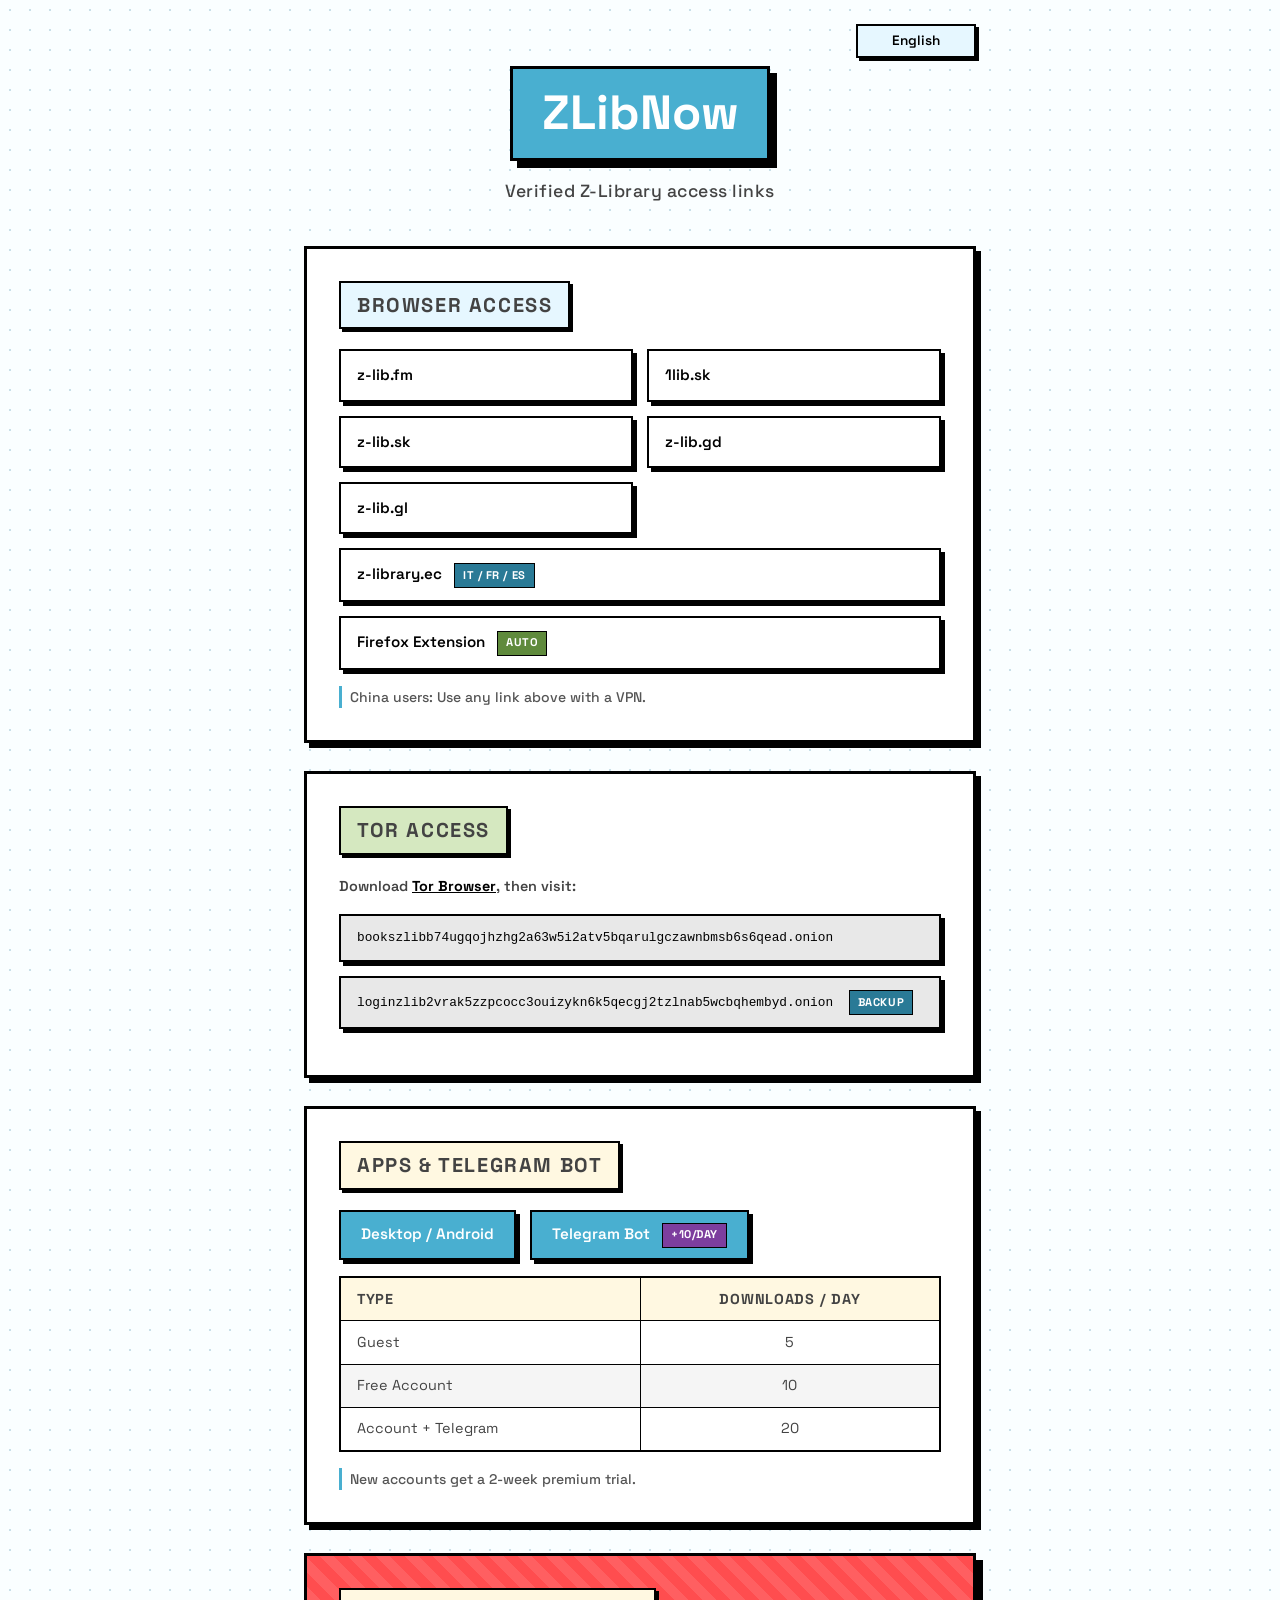
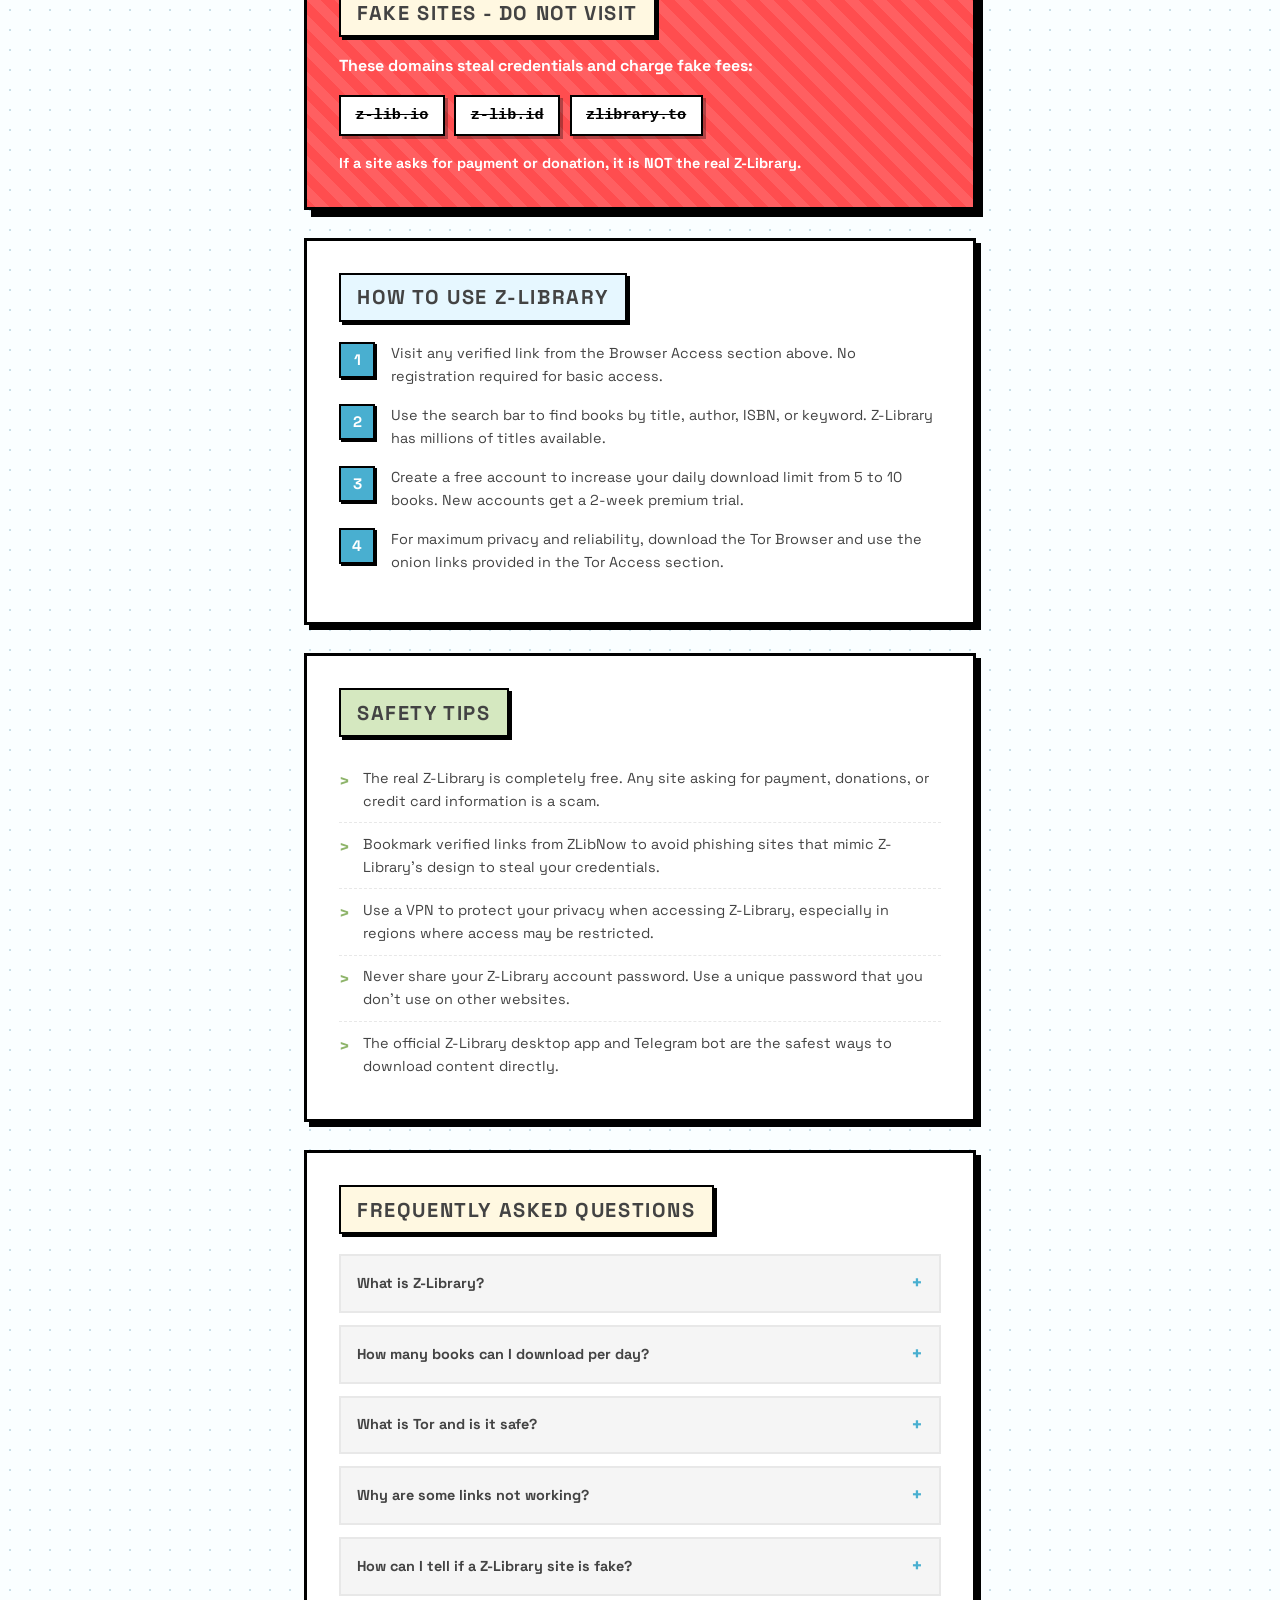
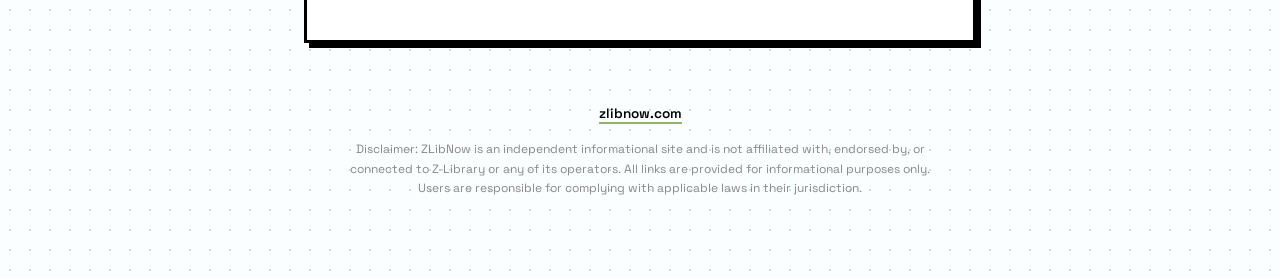
==== commit a3e389da: "feat: multi-language independent pages - replace JS i18n with static HTML - 10 language pages (en/zh" ====
--- a/index.html
+++ b/index.html
@@ -1,6 +1,17 @@
 <!DOCTYPE html>
-<html lang="en">
+<html lang="en" >
 <head>
+<script>
+    // Redirect old ?lang=xx URLs to new subdirectory structure
+    (function() {
+        var params = new URLSearchParams(location.search);
+        var lang = params.get('lang');
+        if (['zh','es','fr','de','it','ja','ko','ru','ar'].includes(lang)) {
+            location.replace('/' + lang + '/');
+        }
+    })();
+    </script>
+    
     <meta charset="UTF-8">
     <!-- Google tag (gtag.js) -->
     <script async src="https://www.googletagmanager.com/gtag/js?id=G-HZ0HYPXLJE"></script>
@@ -10,7 +21,7 @@
       gtag('js', new Date());
       gtag('config', 'G-HZ0HYPXLJE');
     </script>
-    
+
     <meta name="viewport" content="width=device-width, initial-scale=1.0">
     <title>ZLibNow - Official Z-Library Access Links | Safe & Verified</title>
     <meta name="description" content="Access Z-Library safely with verified official links. Download millions of free ebooks, textbooks, and articles. Avoid fake sites and phishing attempts.">
@@ -18,16 +29,16 @@
     <meta name="robots" content="index, follow">
     <link rel="canonical" href="https://zlibnow.com/">
     <!-- hreflang tags for international SEO -->
-    <link rel="alternate" hreflang="en" href="https://zlibnow.com/">
-    <link rel="alternate" hreflang="zh" href="https://zlibnow.com/?lang=zh">
-    <link rel="alternate" hreflang="es" href="https://zlibnow.com/?lang=es">
-    <link rel="alternate" hreflang="fr" href="https://zlibnow.com/?lang=fr">
-    <link rel="alternate" hreflang="de" href="https://zlibnow.com/?lang=de">
-    <link rel="alternate" hreflang="it" href="https://zlibnow.com/?lang=it">
-    <link rel="alternate" hreflang="ja" href="https://zlibnow.com/?lang=ja">
-    <link rel="alternate" hreflang="ko" href="https://zlibnow.com/?lang=ko">
-    <link rel="alternate" hreflang="ru" href="https://zlibnow.com/?lang=ru">
-    <link rel="alternate" hreflang="ar" href="https://zlibnow.com/?lang=ar">
+        <link rel="alternate" hreflang="en" href="https://zlibnow.com/">
+    <link rel="alternate" hreflang="zh" href="https://zlibnow.com/zh/">
+    <link rel="alternate" hreflang="es" href="https://zlibnow.com/es/">
+    <link rel="alternate" hreflang="fr" href="https://zlibnow.com/fr/">
+    <link rel="alternate" hreflang="de" href="https://zlibnow.com/de/">
+    <link rel="alternate" hreflang="it" href="https://zlibnow.com/it/">
+    <link rel="alternate" hreflang="ja" href="https://zlibnow.com/ja/">
+    <link rel="alternate" hreflang="ko" href="https://zlibnow.com/ko/">
+    <link rel="alternate" hreflang="ru" href="https://zlibnow.com/ru/">
+    <link rel="alternate" hreflang="ar" href="https://zlibnow.com/ar/">
     <link rel="alternate" hreflang="x-default" href="https://zlibnow.com/">
     <!-- Open Graph tags -->
     <meta property="og:title" content="ZLibNow - Official Z-Library Access Links | Safe & Verified">
@@ -43,62 +54,62 @@
     <meta name="twitter:site" content="@zlibnow">
     <!-- JSON-LD Structured Data -->
     <script type="application/ld+json">
-    {
-      "@context": "https://schema.org",
-      "@type": "WebSite",
-      "name": "ZLibNow",
-      "url": "https://zlibnow.com/",
-      "description": "Verified links to access the real Z-Library. Avoid fake sites and phishing attempts.",
-      "inLanguage": ["en","zh","es","fr","de","it","ja","ko","ru","ar"]
-    }
+{
+    "@context": "https://schema.org",
+    "@type": "WebSite",
+    "name": "ZLibNow",
+    "url": "https://zlibnow.com/",
+    "description": "Verified links to access the real Z-Library. Avoid fake sites and phishing attempts.",
+    "inLanguage": "en"
+}
     </script>
     <script type="application/ld+json">
-    {
-      "@context": "https://schema.org",
-      "@type": "FAQPage",
-      "mainEntity": [
-        {
-          "@type": "Question",
-          "name": "What is Z-Library?",
-          "acceptedAnswer": {
-            "@type": "Answer",
-            "text": "Z-Library is one of the world's largest digital libraries, providing free access to millions of books, textbooks, academic papers, and articles in multiple languages. It serves as a valuable resource for students, researchers, and readers worldwide."
-          }
-        },
-        {
-          "@type": "Question",
-          "name": "How many books can I download per day?",
-          "acceptedAnswer": {
-            "@type": "Answer",
-            "text": "Guest users can download 5 books per day. Creating a free account increases the limit to 10 downloads daily. By linking your account with the Telegram bot, you can download up to 20 books per day. New accounts also receive a 2-week premium trial with higher limits."
-          }
-        },
-        {
-          "@type": "Question",
-          "name": "What is Tor and is it safe?",
-          "acceptedAnswer": {
-            "@type": "Answer",
-            "text": "Tor (The Onion Router) is a free, open-source browser that protects your privacy by encrypting and routing your internet traffic through multiple servers worldwide. It is developed by the Tor Project, a non-profit organization, and is widely used by journalists, activists, and privacy-conscious users. It is safe to use."
-          }
-        },
-        {
-          "@type": "Question",
-          "name": "Why are some links not working?",
-          "acceptedAnswer": {
-            "@type": "Answer",
-            "text": "Z-Library domains may occasionally be blocked or seized by authorities in certain regions. If one link doesn't work, try another from our verified list. For the most reliable access, use the Tor Browser with the provided onion links. We update our links regularly to ensure they remain accessible."
-          }
-        },
-        {
-          "@type": "Question",
-          "name": "How can I tell if a Z-Library site is fake?",
-          "acceptedAnswer": {
-            "@type": "Answer",
-            "text": "Fake Z-Library sites typically ask for payment, donations, or credit card information. The real Z-Library is completely free. Other red flags include excessive pop-up ads, requests for unnecessary personal information, and URLs that don't match the verified domains listed on ZLibNow. Always verify links through ZLibNow before entering any credentials."
-          }
+{
+    "@context": "https://schema.org",
+    "@type": "FAQPage",
+    "mainEntity": [
+        {
+            "@type": "Question",
+            "name": "What is Z-Library?",
+            "acceptedAnswer": {
+                "@type": "Answer",
+                "text": "Z-Library is one of the world's largest digital libraries, providing free access to millions of books, textbooks, academic papers, and articles in multiple languages. It serves as a valuable resource for students, researchers, and readers worldwide."
+            }
+        },
+        {
+            "@type": "Question",
+            "name": "How many books can I download per day?",
+            "acceptedAnswer": {
+                "@type": "Answer",
+                "text": "Guest users can download 5 books per day. Creating a free account increases the limit to 10 downloads daily. By linking your account with the Telegram bot, you can download up to 20 books per day. New accounts also receive a 2-week premium trial with higher limits."
+            }
+        },
+        {
+            "@type": "Question",
+            "name": "What is Tor and is it safe?",
+            "acceptedAnswer": {
+                "@type": "Answer",
+                "text": "Tor (The Onion Router) is a free, open-source browser that protects your privacy by encrypting and routing your internet traffic through multiple servers worldwide. It is developed by the Tor Project, a non-profit organization, and is widely used by journalists, activists, and privacy-conscious users. It is safe to use."
+            }
+        },
+        {
+            "@type": "Question",
+            "name": "Why are some links not working?",
+            "acceptedAnswer": {
+                "@type": "Answer",
+                "text": "Z-Library domains may occasionally be blocked or seized by authorities in certain regions. If one link doesn't work, try another from our verified list. For the most reliable access, use the Tor Browser with the provided onion links. We update our links regularly to ensure they remain accessible."
+            }
+        },
+        {
+            "@type": "Question",
+            "name": "How can I tell if a Z-Library site is fake?",
+            "acceptedAnswer": {
+                "@type": "Answer",
+                "text": "Fake Z-Library sites typically ask for payment, donations, or credit card information. The real Z-Library is completely free. Other red flags include excessive pop-up ads, requests for unnecessary personal information, and URLs that don't match the verified domains listed on ZLibNow. Always verify links through ZLibNow before entering any credentials."
+            }
         }
-      ]
-    }
+    ]
+}
     </script>
     <!-- OG Image -->
     <meta property="og:image" content="https://zlibnow.com/og-image.png">
@@ -108,776 +119,47 @@
     <link rel="preconnect" href="https://fonts.googleapis.com/">
     <link rel="preconnect" href="https://fonts.gstatic.com/" crossorigin="">
     <link href="https://fonts.googleapis.com/css2?family=Space+Grotesk:wght@400;500;600;700&display=swap" rel="stylesheet">
-    <style>
-        :root {
-            --shadow-light: 5px 5px 0 #000;
-            --shadow-medium: 7px 7px 0 #000;
-            --shadow-heavy: 9px 9px 0 #000;
-            --shadow-hover: 3px 3px 0 #000;
-            --border: 3px solid #000;
-            --bg-cream: #FAFEFF;
-            --bg-white: #FFFFFF;
-            --blue: #49AFD0;
-            --blue-light: #E6F7FF;
-            --green: #8EB46A;
-            --green-light: #D5E8C0;
-            --yellow: #FAAD14;
-            --yellow-light: #FFF8E1;
-            --red: #FF4D4F;
-            --gray-light: #F5F5F5;
-            --gray-medium: #E8E8E8;
-        }
-
-        * { margin: 0; padding: 0; box-sizing: border-box; }
-
-        body {
-            font-family: 'Space Grotesk', -apple-system, BlinkMacSystemFont, 'Segoe UI', sans-serif;
-            background: var(--bg-cream);
-            background-image:
-                radial-gradient(circle, #c8dfe8 1px, transparent 1px);
-            background-size: 20px 20px;
-            color: #434343;
-            line-height: 1.6;
-            min-height: 100vh;
-            padding-bottom: 2rem;
-        }
-
-        /* Language Switcher - inline with header */
-        .lang-switcher {
-            display: flex;
-            justify-content: flex-end;
-            margin-bottom: 0.5rem;
-        }
-
-        .lang-switcher select {
-            padding: 0.4rem 0.8rem;
-            min-width: 120px;
-            text-align: center;
-            text-align-last: center;
-            font-family: 'Space Grotesk', sans-serif;
-            font-size: 0.85rem;
-            font-weight: 600;
-            background: var(--blue-light);
-            border: 2px solid #000;
-            box-shadow: 3px 3px 0 #000;
-            cursor: pointer;
-            transition: background 0.2s ease;
-            border-radius: 0;
-            appearance: none;
-            -webkit-appearance: none;
-            -moz-appearance: none;
-        }
-
-        .lang-switcher select:hover {
-            background: #d0efff;
-        }
-
-        .lang-switcher select:focus,
-        .lang-switcher select:active {
-            outline: none;
-            box-shadow: 3px 3px 0 #000;
-        }
-
-        /* Container */
-        .container {
-            max-width: 720px;
-            margin: 0 auto;
-            padding: 1.5rem 1.5rem 2rem;
-        }
-
-        /* Header */
-        header {
-            text-align: center;
-            margin-bottom: 2.5rem;
-        }
-
-        header h1 {
-            font-size: 3rem;
-            font-weight: 700;
-            color: #fff;
-            display: inline-block;
-            background: var(--blue);
-            padding: 0.4rem 1.8rem;
-            border: var(--border);
-            box-shadow: var(--shadow-medium);
-            margin-bottom: 1rem;
-            transition: all 0.3s ease;
-            transform-style: preserve-3d;
-        }
-
-        header h1:hover {
-            transform: translateY(-3px) rotate(-1deg);
-            box-shadow: var(--shadow-heavy);
-        }
-
-        header p {
-            color: #434343;
-            font-size: 1.1rem;
-            font-weight: 500;
-            letter-spacing: 0.5px;
-        }
-
-        /* Section Cards */
-        .section {
-            background: var(--bg-white);
-            border: var(--border);
-            box-shadow: var(--shadow-light);
-            padding: 2rem;
-            margin-bottom: 1.75rem;
-            transition: all 0.3s ease;
-            transform-style: preserve-3d;
-        }
-
-        .section:hover {
-            transform: translateY(-2px) rotate(0.5deg);
-            box-shadow: var(--shadow-medium);
-        }
-
-        .section h2 {
-            font-size: 1.25rem;
-            font-weight: 700;
-            text-transform: uppercase;
-            letter-spacing: 0.08em;
-            margin-bottom: 1.25rem;
-            padding: 0.4rem 1rem;
-            display: inline-block;
-            border: 2px solid #000;
-            box-shadow: 3px 3px 0 #000;
-        }
-
-        .section-title-blue { background: var(--blue-light); color: #434343; }
-        .section-title-green { background: var(--green-light); color: #434343; }
-        .section-title-yellow { background: var(--yellow-light); color: #434343; }
-
-        /* Links Grid */
-        .links {
-            display: grid;
-            grid-template-columns: repeat(2, 1fr);
-            gap: 0.875rem;
-        }
-
-        .links a {
-            display: block;
-            padding: 0.75rem 1rem;
-            background: var(--bg-white);
-            border: 2px solid #000;
-            box-shadow: 4px 4px 0 #000;
-            text-decoration: none;
-            color: #000;
-            font-weight: 600;
-            font-size: 0.95rem;
-            transition: all 0.2s cubic-bezier(0.4, 0, 0.2, 1);
-            transform-style: preserve-3d;
-            position: relative;
-            overflow: hidden;
-        }
-
-        .links a::before {
-            content: '';
-            position: absolute;
-            top: 0;
-            left: -100%;
-            width: 100%;
-            height: 100%;
-            background: linear-gradient(90deg, transparent, rgba(73, 175, 208, 0.15), transparent);
-            transition: left 0.4s ease;
-        }
-
-        .links a:hover::before {
-            left: 100%;
-        }
-
-        .links a:hover {
-            transform: translate(3px, 3px) rotate(-1deg);
-            box-shadow: var(--shadow-hover);
-            background: var(--blue-light);
-        }
-
-        .links.full { grid-template-columns: 1fr; }
-        .links + .links { margin-top: 0.875rem; }
-
-        /* Tags */
-        .tag {
-            display: inline-block;
-            font-size: 0.7rem;
-            padding: 0.15rem 0.5rem;
-            border: 1.5px solid #000;
-            margin-left: 0.5rem;
-            font-weight: 700;
-            vertical-align: middle;
-            text-transform: uppercase;
-            letter-spacing: 0.05em;
-        }
-
-        .tag-blue { background: #2A7A96; color: #fff; }
-        .tag-green { background: #5F8A3C; color: #fff; }
-        .tag-purple { background: #7D3E9E; color: #fff; }
-        .tag-red { background: #D93025; color: #fff; }
-
-        /* Tor Links */
-        .tor-link {
-            display: block;
-            padding: 0.75rem 1rem;
-            background: var(--gray-medium);
-            border: 2px solid #000;
-            box-shadow: 4px 4px 0 #000;
-            font-family: 'Courier New', 'Courier', monospace;
-            font-size: 0.8rem;
-            color: #000;
-            text-decoration: none;
-            word-break: break-all;
-            margin-bottom: 0.875rem;
-            transition: background 0.2s ease;
-            transform-style: preserve-3d;
-        }
-
-        .tor-link:hover {
-            transform: translate(3px, 3px);
-            box-shadow: var(--shadow-hover);
-            background: var(--gray-medium);
-        }
-
-        .tor-link .tag {
-            font-family: 'Space Grotesk', sans-serif;
-        }
-
-        /* App Links */
-        .app-links {
-            display: flex;
-            gap: 0.875rem;
-            flex-wrap: wrap;
-        }
-
-        .app-links a {
-            padding: 0.65rem 1.25rem;
-            background: var(--blue);
-            border: 2px solid #000;
-            box-shadow: 4px 4px 0 #000;
-            text-decoration: none;
-            color: #fff;
-            font-weight: 600;
-            font-size: 0.95rem;
-            transition: all 0.2s cubic-bezier(0.4, 0, 0.2, 1);
-            transform-style: preserve-3d;
-        }
-
-        .app-links a:hover {
-            transform: translate(3px, 3px) rotate(-1deg);
-            box-shadow: var(--shadow-hover);
-            background: #3d97b5;
-        }
-
-        /* Table */
-        table {
-            width: 100%;
-            border-collapse: collapse;
-            margin-top: 1rem;
-            border: 2px solid #000;
-            box-shadow: 2px 2px 0 #000;
-        }
-
-        th, td {
-            text-align: left;
-            padding: 0.6rem 1rem;
-            border: 1px solid #000;
-            font-size: 0.9rem;
-        }
-
-        th {
-            font-weight: 700;
-            background: var(--yellow-light);
-            text-transform: uppercase;
-            letter-spacing: 0.05em;
-            color: #434343;
-        }
-
-        tr:nth-child(even) td {
-            background: var(--gray-light);
-        }
-
-        tr:hover td {
-            background: #e8f8ff;
-        }
-
-        /* Note */
-        .note {
-            font-size: 0.875rem;
-            color: #555;
-            margin-top: 1rem;
-            font-weight: 500;
-            padding-left: 0.5rem;
-            border-left: 3px solid var(--blue);
-        }
-
-        /* Warning Section */
-        .warning {
-            background: var(--red);
-            border: var(--border);
-            box-shadow: var(--shadow-medium);
-            padding: 2rem;
-            margin-bottom: 1.75rem;
-            position: relative;
-            overflow: hidden;
-        }
-
-        .warning::before {
-            content: '';
-            position: absolute;
-            top: -50%;
-            left: -50%;
-            width: 200%;
-            height: 200%;
-            background: repeating-linear-gradient(
-                45deg,
-                transparent,
-                transparent 10px,
-                rgba(255, 255, 255, 0.1) 10px,
-                rgba(255, 255, 255, 0.1) 20px
-            );
-            pointer-events: none;
-        }
-
-        .warning h2 {
-            color: #434343;
-            font-size: 1.25rem;
-            font-weight: 700;
-            text-transform: uppercase;
-            letter-spacing: 0.08em;
-            margin-bottom: 1rem;
-            background: var(--yellow-light);
-            padding: 0.4rem 1rem;
-            display: inline-block;
-            border: 2px solid #000;
-            box-shadow: 3px 3px 0 #000;
-            position: relative;
-            z-index: 1;
-        }
-
-        .warning p {
-            color: #fff;
-            font-weight: 700;
-            position: relative;
-            z-index: 1;
-        }
-
-        .fake-list {
-            display: flex;
-            flex-wrap: wrap;
-            gap: 0.6rem;
-            margin: 1rem 0;
-            position: relative;
-            z-index: 1;
-        }
-
-        .fake-list code {
-            background: #fff;
-            padding: 0.4rem 0.9rem;
-            border: 2px solid #000;
-            text-decoration: line-through;
-            color: #000;
-            font-size: 0.95rem;
-            font-weight: 700;
-            box-shadow: 3px 3px 0 rgba(0, 0, 0, 0.3);
-            transition: background 0.2s ease;
-        }
-
-        .fake-list code:hover {
-            transform: scale(1.05);
-            box-shadow: 4px 4px 0 rgba(0, 0, 0, 0.4);
-        }
-
-        /* Footer */
-        footer {
-            text-align: center;
-            padding: 2rem 0 1rem;
-            color: #444;
-            font-size: 0.85rem;
-            font-weight: 600;
-        }
-
-        footer a {
-            color: #000;
-            text-decoration: none;
-            border-bottom: 2px solid var(--green);
-            transition: background 0.2s ease;
-        }
-
-        footer a:hover {
-            background: var(--blue-light);
-            color: #434343;
-        }
-
-        .disclaimer {
-            font-size: 0.75rem;
-            color: #888;
-            font-weight: 400;
-            max-width: 600px;
-            margin: 1rem auto 0;
-            line-height: 1.6;
-        }
-
-        /* RTL Support */
-        [dir="rtl"] {
-            text-align: right;
-        }
-
-        [dir="rtl"] .tag {
-            margin-left: 0;
-            margin-right: 0.5rem;
-        }
-
-        [dir="rtl"] .lang-switcher {
-            justify-content: flex-start;
-        }
-
-
-        /* Utility Classes */
-        .visually-hidden {
-            position: absolute;
-            width: 1px;
-            height: 1px;
-            padding: 0;
-            margin: -1px;
-            overflow: hidden;
-            clip: rect(0, 0, 0, 0);
-            border: 0;
-        }
-
-        .tor-intro {
-            margin-bottom: 1rem;
-            font-size: 0.9rem;
-            font-weight: 600;
-        }
-
-        .warning-note {
-            font-size: 0.9rem;
-            margin-top: 0.75rem;
-            position: relative;
-            z-index: 1;
-        }
-
-        /* Table Wrapper for mobile scroll */
-        .table-wrap {
-            overflow-x: auto;
-            -webkit-overflow-scrolling: touch;
-        }
-
-        /* WeChat Browser Overlay */
-        .wechat-overlay {
-            display: none;
-            position: fixed;
-            inset: 0;
-            background: rgba(0, 0, 0, 0.85);
-            z-index: 9999;
-            justify-content: center;
-            align-items: center;
-            padding: 2rem;
-        }
-
-        .wechat-overlay.active {
-            display: flex;
-        }
-
-        .wechat-card {
-            background: #fff;
-            border: 3px solid #000;
-            box-shadow: 8px 8px 0 #000;
-            padding: 2.5rem 2rem;
-            max-width: 380px;
-            width: 100%;
-            text-align: center;
-            position: relative;
-        }
-
-        .wechat-card .arrow {
-            position: absolute;
-            top: -50px;
-            right: 20px;
-            width: 0;
-            height: 0;
-            border-left: 15px solid transparent;
-            border-right: 15px solid transparent;
-            border-bottom: 25px solid #fff;
-            filter: drop-shadow(0 -3px 0 #000);
-        }
-
-        .wechat-card h3 {
-            font-size: 1.3rem;
-            font-weight: 700;
-            color: #000;
-            margin-bottom: 1rem;
-        }
-
-        .wechat-card p {
-            font-size: 0.95rem;
-            color: #434343;
-            line-height: 1.6;
-            margin-bottom: 1.5rem;
-        }
-
-        .wechat-card .steps {
-            text-align: left;
-            background: var(--blue-light);
-            border: 2px solid #000;
-            padding: 1rem 1.25rem;
-            margin-bottom: 1.5rem;
-        }
-
-        .wechat-card .steps li {
-            font-size: 0.9rem;
-            font-weight: 600;
-            color: #000;
-            margin-bottom: 0.5rem;
-            list-style: decimal;
-        }
-
-        .wechat-card .steps li:last-child {
-            margin-bottom: 0;
-        }
-
-        .wechat-close {
-            background: var(--blue);
-            color: #fff;
-            border: 2px solid #000;
-            box-shadow: 3px 3px 0 #000;
-            padding: 0.6rem 2rem;
-            font-family: 'Space Grotesk', sans-serif;
-            font-size: 0.95rem;
-            font-weight: 700;
-            cursor: pointer;
-        }
-
-        .wechat-close:hover {
-            transform: translate(2px, 2px);
-            box-shadow: 1px 1px 0 #000;
-        }
-
-        /* Mobile */
-        @media (max-width: 640px) {
-            header h1 {
-                font-size: 2rem;
-                padding: 0.3rem 1.2rem;
-            }
-
-            header p {
-                font-size: 0.95rem;
-            }
-
-            .container {
-                padding: 1rem 1rem 1.5rem;
-            }
-
-            .section {
-                padding: 1.5rem;
-                box-shadow: var(--shadow-light);
-            }
-
-            .section:hover {
-                transform: none;
-                box-shadow: var(--shadow-light);
-            }
-
-            .links {
-                grid-template-columns: 1fr;
-            }
-
-            .warning {
-                padding: 1.5rem;
-                box-shadow: var(--shadow-light);
-            }
-
-            .fake-list {
-                flex-direction: column;
-            }
-
-            .fake-list code {
-                display: block;
-                text-align: center;
-            }
-
-            .links a:hover {
-                transform: none;
-                box-shadow: 4px 4px 0 #000;
-            }
-
-            .table-wrap {
-                overflow-x: auto;
-            }
-
-        }
-
-        @media (max-width: 480px) {
-            header h1 {
-                font-size: 1.75rem;
-            }
-
-            .app-links {
-                flex-direction: column;
-            }
-
-            .app-links a {
-                text-align: center;
-            }
-        }
-
-        /* Smooth Scroll */
-        html {
-            scroll-behavior: smooth;
-        }
-
-        /* Selection */
-        ::selection {
-            background: var(--blue);
-            color: #fff;
-        }
-
-        /* Focus */
-        a:focus-visible,
-        select:focus-visible {
-            outline: 3px solid var(--blue);
-            outline-offset: 2px;
-        }
-
-        /* How-To Guide */
-        .howto-steps {
-            counter-reset: step;
-        }
-        .howto-step {
-            display: flex;
-            gap: 1rem;
-            margin-bottom: 1rem;
-            align-items: flex-start;
-        }
-        .howto-step::before {
-            counter-increment: step;
-            content: counter(step);
-            flex-shrink: 0;
-            width: 32px;
-            height: 32px;
-            line-height: 32px;
-            text-align: center;
-            background: var(--blue);
-            color: #fff;
-            font-weight: 700;
-            font-size: 0.95rem;
-            border: 2px solid #000;
-            box-shadow: 2px 2px 0 #000;
-        }
-        .howto-step p {
-            font-size: 0.9rem;
-            line-height: 1.6;
-            margin: 0;
-        }
-
-        /* Safety Tips */
-        .safety-list {
-            list-style: none;
-            padding: 0;
-        }
-        .safety-list li {
-            padding: 0.6rem 0;
-            border-bottom: 1px dashed var(--gray-medium);
-            font-size: 0.9rem;
-            line-height: 1.6;
-            padding-left: 1.5rem;
-            position: relative;
-        }
-        .safety-list li:last-child {
-            border-bottom: none;
-        }
-        .safety-list li::before {
-            content: '>';
-            position: absolute;
-            left: 0;
-            color: var(--green);
-            font-weight: 700;
-            font-size: 1.1rem;
-        }
-
-        /* FAQ */
-        .faq-item {
-            border: 2px solid var(--gray-medium);
-            margin-bottom: 0.75rem;
-            transition: border-color 0.2s ease;
-        }
-        .faq-item:hover {
-            border-color: var(--blue);
-        }
-        .faq-question {
-            padding: 0.75rem 1rem;
-            font-weight: 700;
-            font-size: 0.9rem;
-            cursor: pointer;
-            display: flex;
-            justify-content: space-between;
-            align-items: center;
-            background: var(--gray-light);
-            user-select: none;
-        }
-        .faq-question::after {
-            content: '+';
-            font-size: 1.2rem;
-            font-weight: 700;
-            color: var(--blue);
-            transition: transform 0.2s ease;
-        }
-        .faq-item.active .faq-question::after {
-            content: '-';
-        }
-        .faq-answer {
-            padding: 0 1rem;
-            max-height: 0;
-            overflow: hidden;
-            transition: max-height 0.3s ease, padding 0.3s ease;
-            font-size: 0.875rem;
-            line-height: 1.7;
-            color: #555;
-        }
-        .faq-item.active .faq-answer {
-            padding: 0.75rem 1rem;
-            max-height: 600px;
-        }
-    </style>
+    <link rel="stylesheet" href="assets/style.css">
 </head>
 <body>
         <!-- WeChat Browser Overlay -->
     <div class="wechat-overlay" id="wechatOverlay">
         <div class="wechat-card">
             <div class="arrow"></div>
-            <h3 id="wechatTitle">请在浏览器中打开</h3>
-            <p id="wechatDesc">当前为微信内置浏览器，部分功能可能受限。请按以下步骤操作：</p>
-            <ol class="steps" id="wechatSteps">
-                <li id="wechatStep1">点击右上角 「···」 按钮</li>
-                <li id="wechatStep2">选择 「在浏览器中打开」</li>
+            <h3>Please open in a browser</h3>
+            <p>You are using the WeChat built-in browser. Some features may be limited. Please follow these steps:</p>
+            <ol class="steps">
+                <li>Tap the "···" button in the top right corner</li>
+                <li>Select "Open in Browser"</li>
             </ol>
-            <button class="wechat-close" id="wechatClose">我知道了</button>
+            <button class="wechat-close" id="wechatClose">Got it</button>
         </div>
     </div>
 
 <div class="container">
         <main>
-        <div class="lang-switcher">
-            <select id="langSelect" aria-label="Select language">
-                <option value="en">English</option>
-                <option value="zh">中文</option>
-                <option value="es">Español</option>
-                <option value="fr">Français</option>
-                <option value="de">Deutsch</option>
-                <option value="it">Italiano</option>
-                <option value="ja">日本語</option>
-                <option value="ko">한국어</option>
-                <option value="ru">Русский</option>
-                <option value="ar">العربية</option>
+                <div class="lang-switcher">
+            <select onchange="location.href=this.value" aria-label="Select language">
+            <option value="/" selected>English</option>
+            <option value="/zh/">中文</option>
+            <option value="/es/">Español</option>
+            <option value="/fr/">Français</option>
+            <option value="/de/">Deutsch</option>
+            <option value="/it/">Italiano</option>
+            <option value="/ja/">日本語</option>
+            <option value="/ko/">한국어</option>
+            <option value="/ru/">Русский</option>
+            <option value="/ar/">العربية</option>
             </select>
         </div>
         <header>
             <h1>ZLibNow</h1>
-            <p data-i18n="subtitle">经过验证的 Z-Library 访问链接</p>
+            <p>Verified Z-Library access links</p>
         </header>
 
         <!-- Browser Access -->
         <div class="section">
-            <h2 class="section-title-blue" data-i18n="browserAccess">浏览器访问</h2>
+            <h2 class="section-title-blue">Browser Access</h2>
             <div class="links">
                 <a href="https://z-lib.fm/" target="_blank" rel="noopener noreferrer">z-lib.fm</a>
                 <a href="https://1lib.sk/" target="_blank" rel="noopener noreferrer">1lib.sk</a>
@@ -886,839 +168,131 @@
                 <a href="http://z-lib.gl/" target="_blank" rel="noopener noreferrer">z-lib.gl</a>
             </div>
             <div class="links full">
-                <a href="https://z-library.ec/" target="_blank" rel="noopener noreferrer">z-library.ec <span class="tag tag-blue" data-i18n="regionTag">意大利 / 法国 / 西班牙</span></a>
-                <a href="https://go-to-library.sk/#browser_extensions_tab" target="_blank" rel="noopener noreferrer"><span data-i18n="firefoxExtension">Firefox 扩展</span> <span class="tag tag-green">Auto</span></a>
-            </div>
-            <p class="note" data-i18n="chinaNote">中国用户：请使用以上任意链接 + VPN。</p>
+                <a href="https://z-library.ec/" target="_blank" rel="noopener noreferrer">z-library.ec <span class="tag tag-blue">IT / FR / ES</span></a>
+                <a href="https://go-to-library.sk/#browser_extensions_tab" target="_blank" rel="noopener noreferrer">Firefox Extension <span class="tag tag-green">Auto</span></a>
+            </div>
+            <p class="note">China users: Use any link above with a VPN.</p>
         </div>
 
         <!-- Tor Access -->
         <div class="section">
-            <h2 class="section-title-green" data-i18n="torAccess">Tor 访问</h2>
+            <h2 class="section-title-green">Tor Access</h2>
             <p class="tor-intro">
-                <span data-i18n="torIntro">下载</span> <a href="https://www.torproject.org/download/" style="color: #000; text-decoration: underline; font-weight: 700;" target="_blank" rel="noopener noreferrer">Tor Browser</a>, <span data-i18n="torThen">然后访问：</span>
+                Download <a href="https://www.torproject.org/download/" style="color: #000; text-decoration: underline; font-weight: 700;" target="_blank" rel="noopener noreferrer">Tor Browser</a>, then visit:
             </p>
             <a class="tor-link" href="http://bookszlibb74ugqojhzhg2a63w5i2atv5bqarulgczawnbmsb6s6qead.onion/" target="_blank" rel="noopener noreferrer">bookszlibb74ugqojhzhg2a63w5i2atv5bqarulgczawnbmsb6s6qead.onion</a>
-            <a class="tor-link" href="http://loginzlib2vrak5zzpcocc3ouizykn6k5qecgj2tzlnab5wcbqhembyd.onion/" target="_blank" rel="noopener noreferrer">loginzlib2vrak5zzpcocc3ouizykn6k5qecgj2tzlnab5wcbqhembyd.onion <span class="tag tag-blue" data-i18n="backupTag">备份</span></a>
+            <a class="tor-link" href="http://loginzlib2vrak5zzpcocc3ouizykn6k5qecgj2tzlnab5wcbqhembyd.onion/" target="_blank" rel="noopener noreferrer">loginzlib2vrak5zzpcocc3ouizykn6k5qecgj2tzlnab5wcbqhembyd.onion <span class="tag tag-blue">Backup</span></a>
         </div>
 
         <!-- Apps & Telegram -->
         <div class="section">
-            <h2 class="section-title-yellow" data-i18n="appsTitle">应用与 Telegram 机器人</h2>
+            <h2 class="section-title-yellow">Apps & Telegram Bot</h2>
             <div class="app-links">
-                <a href="https://go-to-library.sk/" target="_blank" rel="noopener noreferrer" data-i18n="desktopApp">桌面 / Android 应用</a>
-                <a href="https://go-to-library.sk/#telegram_bot_tab" target="_blank" rel="noopener noreferrer"><span data-i18n="telegramBot">Telegram 机器人</span> <span class="tag tag-purple">+10/day</span></a>
+                <a href="https://go-to-library.sk/" target="_blank" rel="noopener noreferrer">Desktop / Android</a>
+                <a href="https://go-to-library.sk/#telegram_bot_tab" target="_blank" rel="noopener noreferrer">Telegram Bot <span class="tag tag-purple">+10/day</span></a>
             </div>
             <div class="table-wrap">
             <table>
                 <thead>
                     <tr>
-                        <th data-i18n="typeHeader">类型</th>
-                        <th data-i18n="downloadsHeader">每日下载量</th>
+                        <th>Type</th>
+                        <th>Downloads / Day</th>
                     </tr>
                 </thead>
                 <tbody>
                     <tr>
-                        <td data-i18n="guest">游客</td>
+                        <td>Guest</td>
                         <td>5</td>
                     </tr>
                     <tr>
-                        <td data-i18n="freeAccount">免费账户</td>
+                        <td>Free Account</td>
                         <td>10</td>
                     </tr>
                     <tr>
-                        <td data-i18n="accountTelegram">账户 + Telegram</td>
+                        <td>Account + Telegram</td>
                         <td>20</td>
                     </tr>
                 </tbody>
             </table>
             </div>
-            <p class="note" data-i18n="premiumTrial">新账户可获得2周高级试用。</p>
+            <p class="note">New accounts get a 2-week premium trial.</p>
         </div>
 
         <!-- Warning -->
         <div class="warning">
-            <h2 data-i18n="fakeSitesTitle">假冒网站 - 切勿访问</h2>
-            <p data-i18n="fakeSitesIntro">这些域名会窃取您的登录信息并收取虚假费用：</p>
+            <h2>Fake Sites - Do NOT Visit</h2>
+            <p>These domains steal credentials and charge fake fees:</p>
             <div class="fake-list">
                 <code>z-lib.io</code>
                 <code>z-lib.id</code>
                 <code>zlibrary.to</code>
             </div>
-            <p class="warning-note" data-i18n="paymentWarning">如果某个网站要求付款或捐款，那不是真正的 Z-Library。</p>
+            <p class="warning-note">If a site asks for payment or donation, it is NOT the real Z-Library.</p>
         </div>
 
         <!-- How-To Guide -->
         <div class="section">
-            <h2 class="section-title-blue" data-i18n="howtoTitle">如何使用 Z-Library</h2>
+            <h2 class="section-title-blue">How to Use Z-Library</h2>
             <div class="howto-steps">
                 <div class="howto-step">
-                    <p data-i18n="howtoStep1">访问上方「浏览器访问」中的任意已验证链接。无需注册即可基本访问。</p>
-                </div>
-                <div class="howto-step">
-                    <p data-i18n="howtoStep2">使用搜索栏按书名、作者、ISBN 或关键词搜索书籍。Z-Library 拥有数百万种书目。</p>
-                </div>
-                <div class="howto-step">
-                    <p data-i18n="howtoStep3">创建免费账户可将每日下载限额从 5 本提升至 10 本。新账户还可获得 2 周高级试用。</p>
-                </div>
-                <div class="howto-step">
-                    <p data-i18n="howtoStep4">为获得最大隐私保护和访问稳定性，请下载 Tor 浏览器并使用「Tor 访问」中提供的洋葱链接。</p>
+                    <p>Visit any verified link from the Browser Access section above. No registration required for basic access.</p>
+                </div>
+                <div class="howto-step">
+                    <p>Use the search bar to find books by title, author, ISBN, or keyword. Z-Library has millions of titles available.</p>
+                </div>
+                <div class="howto-step">
+                    <p>Create a free account to increase your daily download limit from 5 to 10 books. New accounts get a 2-week premium trial.</p>
+                </div>
+                <div class="howto-step">
+                    <p>For maximum privacy and reliability, download the Tor Browser and use the onion links provided in the Tor Access section.</p>
                 </div>
             </div>
         </div>
 
         <!-- Safety Tips -->
         <div class="section">
-            <h2 class="section-title-green" data-i18n="safetyTitle">安全提示</h2>
+            <h2 class="section-title-green">Safety Tips</h2>
             <ul class="safety-list">
-                <li data-i18n="safety1">真正的 Z-Library 完全免费。任何要求付款、捐款或信用卡信息的网站都是骗局。</li>
-                <li data-i18n="safety2">将 ZLibNow 上的已验证链接加入书签，避免误入仿冒 Z-Library 界面以窃取登录信息的钓鱼网站。</li>
-                <li data-i18n="safety3">访问 Z-Library 时请使用 VPN 保护您的隐私，特别是在访问受限的地区。</li>
-                <li data-i18n="safety4">切勿与他人分享您的 Z-Library 账户密码。请使用与其他网站不同的独立密码。</li>
-                <li data-i18n="safety5">官方 Z-Library 桌面应用和 Telegram 机器人是直接下载内容最安全的方式。</li>
+                <li>The real Z-Library is completely free. Any site asking for payment, donations, or credit card information is a scam.</li>
+                <li>Bookmark verified links from ZLibNow to avoid phishing sites that mimic Z-Library's design to steal your credentials.</li>
+                <li>Use a VPN to protect your privacy when accessing Z-Library, especially in regions where access may be restricted.</li>
+                <li>Never share your Z-Library account password. Use a unique password that you don't use on other websites.</li>
+                <li>The official Z-Library desktop app and Telegram bot are the safest ways to download content directly.</li>
             </ul>
         </div>
 
         <!-- FAQ -->
         <div class="section">
-            <h2 class="section-title-yellow" data-i18n="faqTitle">常见问题</h2>
-            <div class="faq-item">
-                <div class="faq-question" role="button" tabindex="0" aria-expanded="false" data-i18n="faqQ1">Z-Library 是什么？</div>
-                <div class="faq-answer" role="region" data-i18n="faqA1">Z-Library 是全球最大的数字图书馆之一，免费提供数百万种多语言书籍、教材、学术论文和期刊。它是全球学生、研究人员和读者的宝贵资源。</div>
-            </div>
-            <div class="faq-item">
-                <div class="faq-question" role="button" tabindex="0" aria-expanded="false" data-i18n="faqQ2">每天可以下载多少本书？</div>
-                <div class="faq-answer" role="region" data-i18n="faqA2">游客每天可下载 5 本书。创建免费账户后限额提升至每天 10 本。通过 Telegram 机器人关联账户后，每天可下载 20 本书。新账户还可获得 2 周高级试用，享受更高限额。</div>
-            </div>
-            <div class="faq-item">
-                <div class="faq-question" role="button" tabindex="0" aria-expanded="false" data-i18n="faqQ3">Tor 是什么？安全吗？</div>
-                <div class="faq-answer" role="region" data-i18n="faqA3">Tor（洋葱路由）是一款免费开源浏览器，通过全球多个服务器加密和路由您的网络流量来保护隐私。它由非营利组织 Tor Project 开发，被记者、活动人士和注重隐私的用户广泛使用，是安全的。</div>
-            </div>
-            <div class="faq-item">
-                <div class="faq-question" role="button" tabindex="0" aria-expanded="false" data-i18n="faqQ4">为什么某些链接无法访问？</div>
-                <div class="faq-answer" role="region" data-i18n="faqA4">Z-Library 域名在某些地区可能偶尔被封锁或查封。如果某个链接无法使用，请尝试我们验证列表中的其他链接。如需最稳定的访问方式，请使用 Tor 浏览器和提供的洋葱链接。我们会定期更新链接以确保可访问性。</div>
-            </div>
-            <div class="faq-item">
-                <div class="faq-question" role="button" tabindex="0" aria-expanded="false" data-i18n="faqQ5">如何辨别假冒的 Z-Library 网站？</div>
-                <div class="faq-answer" role="region" data-i18n="faqA5">假冒 Z-Library 网站通常要求付款、捐款或输入信用卡信息。真正的 Z-Library 完全免费。其他警示信号包括过多弹窗广告、要求不必要的个人信息，以及与 ZLibNow 上列出的已验证域名不符的网址。输入任何凭据前，请务必通过 ZLibNow 验证链接。</div>
+            <h2 class="section-title-yellow">Frequently Asked Questions</h2>
+            <div class="faq-item">
+                <div class="faq-question" role="button" tabindex="0" aria-expanded="false">What is Z-Library?</div>
+                <div class="faq-answer" role="region">Z-Library is one of the world's largest digital libraries, providing free access to millions of books, textbooks, academic papers, and articles in multiple languages. It serves as a valuable resource for students, researchers, and readers worldwide.</div>
+            </div>
+            <div class="faq-item">
+                <div class="faq-question" role="button" tabindex="0" aria-expanded="false">How many books can I download per day?</div>
+                <div class="faq-answer" role="region">Guest users can download 5 books per day. Creating a free account increases the limit to 10 downloads daily. By linking your account with the Telegram bot, you can download up to 20 books per day. New accounts also receive a 2-week premium trial with higher limits.</div>
+            </div>
+            <div class="faq-item">
+                <div class="faq-question" role="button" tabindex="0" aria-expanded="false">What is Tor and is it safe?</div>
+                <div class="faq-answer" role="region">Tor (The Onion Router) is a free, open-source browser that protects your privacy by encrypting and routing your internet traffic through multiple servers worldwide. It is developed by the Tor Project, a non-profit organization, and is widely used by journalists, activists, and privacy-conscious users. It is safe to use.</div>
+            </div>
+            <div class="faq-item">
+                <div class="faq-question" role="button" tabindex="0" aria-expanded="false">Why are some links not working?</div>
+                <div class="faq-answer" role="region">Z-Library domains may occasionally be blocked or seized by authorities in certain regions. If one link doesn't work, try another from our verified list. For the most reliable access, use the Tor Browser with the provided onion links. We update our links regularly to ensure they remain accessible.</div>
+            </div>
+            <div class="faq-item">
+                <div class="faq-question" role="button" tabindex="0" aria-expanded="false">How can I tell if a Z-Library site is fake?</div>
+                <div class="faq-answer" role="region">Fake Z-Library sites typically ask for payment, donations, or credit card information. The real Z-Library is completely free. Other red flags include excessive pop-up ads, requests for unnecessary personal information, and URLs that don't match the verified domains listed on ZLibNow. Always verify links through ZLibNow before entering any credentials.</div>
             </div>
         </div>
 
         </main>
         <footer>
             <p><a href="https://zlibnow.com/" target="_blank" rel="noopener noreferrer">zlibnow.com</a></p>
-            <p class="disclaimer" data-i18n="disclaimer">免责声明：ZLibNow 是独立的资讯网站，与 Z-Library 或其运营方无任何关联、认可或联系。所有链接仅供资讯参考。用户有责任遵守其所在司法管辖区的适用法律。</p>
+            <p class="disclaimer">Disclaimer: ZLibNow is an independent informational site and is not affiliated with, endorsed by, or connected to Z-Library or any of its operators. All links are provided for informational purposes only. Users are responsible for complying with applicable laws in their jurisdiction.</p>
         </footer>
     </div>
 
-    <script>
-        // SEO meta tags data for all 10 languages
-        const seoData = {
-            en: {
-                title: "ZLibNow - Official Z-Library Access Links | Safe & Verified",
-                description: "Access Z-Library safely with verified official links. Download millions of free ebooks, textbooks, and articles. Avoid fake sites and phishing attempts.",
-                keywords: "Z-Library, z-library, zlib, free ebooks, download books, textbook, access links, tor, onion, official links, verified, safe download",
-                lang: "en"
-            },
-            zh: {
-                title: "Z-Library官方链接 - 免费电子书下载 | 安全验证",
-                description: "Z-Library官方访问链接，经过安全验证。免费下载数百万本电子书、教材、学术论文和期刊。提供Tor洋葱链接，避免假冒网站，保护您的账号和隐私安全。",
-                keywords: "Z-Library, z-library, 免费电子书, 电子书下载, 教材下载, 官方链接, 安全下载, tor, 洋葱链接, 图书馆, 免费书籍, 论文下载",
-                lang: "zh"
-            },
-            es: {
-                title: "ZLibNow - Enlaces Oficiales Z-Library | Libros Gratis",
-                description: "Accede a Z-Library de forma segura con enlaces oficiales verificados. Descarga millones de libros y artículos académicos gratuitos. Evita sitios falsos y estafas.",
-                keywords: "Z-Library, z-library, libros gratis, descargar libros, libros electronicos, enlaces oficiales, descargar PDF, libros academicos, tor, enlaces verificados, biblioteca digital",
-                lang: "es"
-            },
-            fr: {
-                title: "ZLibNow - Liens Officiels Z-Library | Livres Gratuits",
-                description: "Accédez à Z-Library en toute sécurité avec les liens officiels vérifiés. Téléchargez des millions de livres et articles gratuitement. Évitez les sites frauduleux.",
-                keywords: "Z-Library, z-library, livres gratuits, telecharger livres, livres numeriques, liens officiels, telecharger PDF, livres academiques, tor, liens verifies, bibliotheque numerique",
-                lang: "fr"
-            },
-            de: {
-                title: "ZLibNow - Offizielle Z-Library Links | Bücher Gratis",
-                description: "Sicherer Zugang zu Z-Library mit verifizierten offiziellen Links. Millionen Bücher und Artikel kostenlos herunterladen. Fake-Seiten vermeiden.",
-                keywords: "Z-Library, z-library, bücher kostenlos, bücher download, ebooks, offizielle links, PDF download, fachbücher, tor, verifizierte links, digitale bibliothek",
-                lang: "de"
-            },
-            it: {
-                title: "ZLibNow - Link Ufficiali Z-Library | Scarica Libri Gratis",
-                description: "Accedi a Z-Library in sicurezza con link ufficiali verificati. Scarica milioni di libri e articoli gratuitamente. Evita siti falsi e truffe.",
-                keywords: "Z-Library, z-library, libri gratis, scaricare libri, ebook, link ufficiali, PDF download, libri accademici, tor, link verificati, biblioteca digitale",
-                lang: "it"
-            },
-            ja: {
-                title: "Z-Library公式リンク - 電子書籍を無料ダウンロード | 安全認証",
-                description: "検証済みのZ-Library公式リンクで安全にアクセス。数百万冊の電子書籍・教科書・学術論文を無料ダウンロード。Torオニオンリンクも提供。偽サイトを避けてアカウントを安全に保護。",
-                keywords: "Z-Library, z-library, 電子書籍, 無料ダウンロード, 論文, 教科書, 公式リンク, 安全ダウンロード, tor, オニオンリンク, フリー電子ブック, 学術論文",
-                lang: "ja"
-            },
-            ko: {
-                title: "Z-Library 공식 링크 - 전자책 무료 다운로드 | 안전 확인",
-                description: "검증된 Z-Library 공식 링크로 안전하게 접속하세요. 수백만 권의 전자책, 교과서, 학술 논문을 무료로 다운로드. Tor 양파 링크도 제공합니다. 가짜 사이트를 피하고 계정을 안전하게 보호하세요.",
-                keywords: "Z-Library, z-library, 전자책, 무료 다운로드, 논문, 교과서, 공식 링크, 안전 다운로드, tor, 양파 링크, 도서관, 무료 도서",
-                lang: "ko"
-            },
-            ru: {
-                title: "ZLibNow - Официальные ссылки Z-Library | Скачать книги бесплатно",
-                description: "Безопасный доступ к Z-Library через проверенные официальные ссылки. Скачивайте миллионы книг и статей бесплатно. Избегайте поддельных сайтов и мошенничества.",
-                keywords: "Z-Library, z-library, скачать книги бесплатно, книги скачать, электронные книги, официальные ссылки, PDF скачать, научные статьи, tor, проверенные ссылки, цифровая библиотека",
-                lang: "ru"
-            },
-            ar: {
-                title: "ZLibNow - روابط Z-Library الرسمية | تحميل كتب مجانية",
-                description: "الوصول الآمن إلى Z-Library عبر روابط رسمية موثقة. حمّل ملايين الكتب والمقالات والأبحاث الأكاديمية مجاناً. نوفر روابط Tor للوصول الموثوق. تجنّب المواقع المزيفة واحمِ حسابك.",
-                keywords: "Z-Library, z-library, مكتبة, كتب مجانية, تحميل كتب, كتب إلكترونية, روابط رسمية, تحميل PDF, كتب علمية, tor, روابط موثقة, مكتبة رقمية",
-                lang: "ar"
-            }
-        };
-
-        // Update SEO meta tags when language changes
-        function updateSEO(lang) {
-            const data = seoData[lang];
-            if (!data) return;
-
-            // Update document.title
-            document.title = data.title;
-
-            // Update meta description
-            const descMeta = document.querySelector('meta[name="description"]');
-            if (descMeta) descMeta.content = data.description;
-
-            // Update meta keywords
-            const keywordsMeta = document.querySelector('meta[name="keywords"]');
-            if (keywordsMeta) keywordsMeta.content = data.keywords;
-
-            // Update OG tags
-            const ogTitle = document.querySelector('meta[property="og:title"]');
-            if (ogTitle) ogTitle.content = data.title;
-
-            const ogDesc = document.querySelector('meta[property="og:description"]');
-            if (ogDesc) ogDesc.content = data.description;
-
-            // Update OG locale
-            const ogLocale = document.querySelector('meta[property="og:locale"]');
-            if (ogLocale) {
-                const localeMap = {
-                    'en': 'en_US',
-                    'zh': 'zh_CN',
-                    'es': 'es_ES',
-                    'fr': 'fr_FR',
-                    'de': 'de_DE',
-                    'it': 'it_IT',
-                    'ja': 'ja_JP',
-                    'ko': 'ko_KR',
-                    'ru': 'ru_RU',
-                    'ar': 'ar_SA'
-                };
-                ogLocale.setAttribute('content', localeMap[lang] || 'en_US');
-            }
-
-            // Update Twitter Card tags
-            const twitterTitle = document.querySelector('meta[name="twitter:title"]');
-            if (twitterTitle) twitterTitle.content = data.title;
-
-            const twitterDesc = document.querySelector('meta[name="twitter:description"]');
-            if (twitterDesc) twitterDesc.content = data.description;
-
-            // Update html lang attribute
-            const langMap = {
-                'en': 'en',
-                'zh': 'zh-CN',
-                'es': 'es',
-                'fr': 'fr',
-                'de': 'de',
-                'it': 'it',
-                'ja': 'ja',
-                'ko': 'ko',
-                'ru': 'ru',
-                'ar': 'ar'
-            };
-            document.documentElement.setAttribute('lang', langMap[lang] || 'en');
-        }
-
-        // Translations for all 10 languages
-        const translations = {
-            en: {
-                subtitle: "Verified Z-Library access links",
-                browserAccess: "Browser Access",
-                regionTag: "IT / FR / ES",
-                firefoxExtension: "Firefox Extension",
-                chinaNote: "China users: Use any link above with a VPN.",
-                torAccess: "Tor Access",
-                torIntro: "Download",
-                torThen: "then visit:",
-                backupTag: "Backup",
-                appsTitle: "Apps & Telegram Bot",
-                desktopApp: "Desktop / Android",
-                telegramBot: "Telegram Bot",
-                typeHeader: "Type",
-                downloadsHeader: "Downloads / Day",
-                guest: "Guest",
-                freeAccount: "Free Account",
-                accountTelegram: "Account + Telegram",
-                premiumTrial: "New accounts get a 2-week premium trial.",
-                fakeSitesTitle: "Fake Sites - Do NOT Visit",
-                fakeSitesIntro: "These domains steal credentials and charge fake fees:",
-                paymentWarning: "If a site asks for payment or donation, it is NOT the real Z-Library.",
-                howtoTitle: "How to Use Z-Library",
-                howtoStep1: "Visit any verified link from the Browser Access section above. No registration required for basic access.",
-                howtoStep2: "Use the search bar to find books by title, author, ISBN, or keyword. Z-Library has millions of titles available.",
-                howtoStep3: "Create a free account to increase your daily download limit from 5 to 10 books. New accounts get a 2-week premium trial.",
-                howtoStep4: "For maximum privacy and reliability, download the Tor Browser and use the onion links provided in the Tor Access section.",
-                safetyTitle: "Safety Tips",
-                safety1: "The real Z-Library is completely free. Any site asking for payment, donations, or credit card information is a scam.",
-                safety2: "Bookmark verified links from ZLibNow to avoid phishing sites that mimic Z-Library's design to steal your credentials.",
-                safety3: "Use a VPN to protect your privacy when accessing Z-Library, especially in regions where access may be restricted.",
-                safety4: "Never share your Z-Library account password. Use a unique password that you don't use on other websites.",
-                safety5: "The official Z-Library desktop app and Telegram bot are the safest ways to download content directly.",
-                faqTitle: "Frequently Asked Questions",
-                faqQ1: "What is Z-Library?",
-                faqA1: "Z-Library is one of the world's largest digital libraries, providing free access to millions of books, textbooks, academic papers, and articles in multiple languages. It serves as a valuable resource for students, researchers, and readers worldwide.",
-                faqQ2: "How many books can I download per day?",
-                faqA2: "Guest users can download 5 books per day. Creating a free account increases the limit to 10 downloads daily. By linking your account with the Telegram bot, you can download up to 20 books per day. New accounts also receive a 2-week premium trial with higher limits.",
-                faqQ3: "What is Tor and is it safe?",
-                faqA3: "Tor (The Onion Router) is a free, open-source browser that protects your privacy by encrypting and routing your internet traffic through multiple servers worldwide. It is developed by the Tor Project, a non-profit organization, and is widely used by journalists, activists, and privacy-conscious users. It is safe to use.",
-                faqQ4: "Why are some links not working?",
-                faqA4: "Z-Library domains may occasionally be blocked or seized by authorities in certain regions. If one link doesn't work, try another from our verified list. For the most reliable access, use the Tor Browser with the provided onion links. We update our links regularly to ensure they remain accessible.",
-                faqQ5: "How can I tell if a Z-Library site is fake?",
-                faqA5: "Fake Z-Library sites typically ask for payment, donations, or credit card information. The real Z-Library is completely free. Other red flags include excessive pop-up ads, requests for unnecessary personal information, and URLs that don't match the verified domains listed on ZLibNow. Always verify links through ZLibNow before entering any credentials.",
-                disclaimer: "Disclaimer: ZLibNow is an independent informational site and is not affiliated with, endorsed by, or connected to Z-Library or any of its operators. All links are provided for informational purposes only. Users are responsible for complying with applicable laws in their jurisdiction.",
-                dir: "ltr"
-            },
-            zh: {
-                subtitle: "经过验证的 Z-Library 访问链接",
-                browserAccess: "浏览器访问",
-                regionTag: "意大利 / 法国 / 西班牙",
-                firefoxExtension: "Firefox 扩展",
-                chinaNote: "中国用户：请使用以上任意链接 + VPN。",
-                torAccess: "Tor 访问",
-                torIntro: "下载",
-                torThen: "然后访问：",
-                backupTag: "备份",
-                appsTitle: "应用与 Telegram 机器人",
-                desktopApp: "桌面 / Android 应用",
-                telegramBot: "Telegram 机器人",
-                typeHeader: "类型",
-                downloadsHeader: "每日下载量",
-                guest: "游客",
-                freeAccount: "免费账户",
-                accountTelegram: "账户 + Telegram",
-                premiumTrial: "新账户可获得2周高级试用。",
-                fakeSitesTitle: "假冒网站 - 切勿访问",
-                fakeSitesIntro: "这些域名会窃取您的登录信息并收取虚假费用：",
-                paymentWarning: "如果某个网站要求付款或捐款，那不是真正的 Z-Library。",
-                howtoTitle: "如何使用 Z-Library",
-                howtoStep1: "访问上方「浏览器访问」中的任意已验证链接。无需注册即可基本访问。",
-                howtoStep2: "使用搜索栏按书名、作者、ISBN 或关键词搜索书籍。Z-Library 拥有数百万种书目。",
-                howtoStep3: "创建免费账户可将每日下载限额从 5 本提升至 10 本。新账户还可获得 2 周高级试用。",
-                howtoStep4: "为获得最大隐私保护和访问稳定性，请下载 Tor 浏览器并使用「Tor 访问」中提供的洋葱链接。",
-                safetyTitle: "安全提示",
-                safety1: "真正的 Z-Library 完全免费。任何要求付款、捐款或信用卡信息的网站都是骗局。",
-                safety2: "将 ZLibNow 上的已验证链接加入书签，避免误入仿冒 Z-Library 界面以窃取登录信息的钓鱼网站。",
-                safety3: "访问 Z-Library 时请使用 VPN 保护您的隐私，特别是在访问受限的地区。",
-                safety4: "切勿与他人分享您的 Z-Library 账户密码。请使用与其他网站不同的独立密码。",
-                safety5: "官方 Z-Library 桌面应用和 Telegram 机器人是直接下载内容最安全的方式。",
-                faqTitle: "常见问题",
-                faqQ1: "Z-Library 是什么？",
-                faqA1: "Z-Library 是全球最大的数字图书馆之一，免费提供数百万种多语言书籍、教材、学术论文和期刊。它是全球学生、研究人员和读者的宝贵资源。",
-                faqQ2: "每天可以下载多少本书？",
-                faqA2: "游客每天可下载 5 本书。创建免费账户后限额提升至每天 10 本。通过 Telegram 机器人关联账户后，每天可下载 20 本书。新账户还可获得 2 周高级试用，享受更高限额。",
-                faqQ3: "Tor 是什么？安全吗？",
-                faqA3: "Tor（洋葱路由）是一款免费开源浏览器，通过全球多个服务器加密和路由您的网络流量来保护隐私。它由非营利组织 Tor Project 开发，被记者、活动人士和注重隐私的用户广泛使用，是安全的。",
-                faqQ4: "为什么某些链接无法访问？",
-                faqA4: "Z-Library 域名在某些地区可能偶尔被封锁或查封。如果某个链接无法使用，请尝试我们验证列表中的其他链接。如需最稳定的访问方式，请使用 Tor 浏览器和提供的洋葱链接。我们会定期更新链接以确保可访问性。",
-                faqQ5: "如何辨别假冒的 Z-Library 网站？",
-                faqA5: "假冒 Z-Library 网站通常要求付款、捐款或输入信用卡信息。真正的 Z-Library 完全免费。其他警示信号包括过多弹窗广告、要求不必要的个人信息，以及与 ZLibNow 上列出的已验证域名不符的网址。输入任何凭据前，请务必通过 ZLibNow 验证链接。",
-                disclaimer: "免责声明：ZLibNow 是独立的资讯网站，与 Z-Library 或其运营方无任何关联、认可或联系。所有链接仅供资讯参考。用户有责任遵守其所在司法管辖区的适用法律。",
-                dir: "ltr"
-            },
-            es: {
-                subtitle: "Enlaces verificados de acceso a Z-Library",
-                browserAccess: "Acceso por navegador",
-                regionTag: "Italia / Francia / España",
-                firefoxExtension: "Extensión de Firefox",
-                chinaNote: "Usuarios de China: Usen cualquiera de los enlaces anteriores con una VPN.",
-                torAccess: "Acceso Tor",
-                torIntro: "Descargar",
-                torThen: "luego visite:",
-                backupTag: "Respaldo",
-                appsTitle: "Aplicaciones y Bot de Telegram",
-                desktopApp: "Escritorio / Android",
-                telegramBot: "Bot de Telegram",
-                typeHeader: "Tipo",
-                downloadsHeader: "Descargas por día",
-                guest: "Invitado",
-                freeAccount: "Cuenta gratuita",
-                accountTelegram: "Cuenta + Telegram",
-                premiumTrial: "Las cuentas nuevas obtienen 2 semanas de prueba premium.",
-                fakeSitesTitle: "Sitios falsos - NO visitar",
-                fakeSitesIntro: "Estos dominios roban credenciales y cobran tarifas falsas:",
-                paymentWarning: "Si un sitio solicita pagos o donaciones, NO es el verdadero Z-Library.",
-                howtoTitle: "Cómo Usar Z-Library",
-                howtoStep1: "Visita cualquier enlace verificado de la sección Acceso por Navegador arriba. No requiere registro para acceso básico.",
-                howtoStep2: "Usa la barra de búsqueda para encontrar libros por título, autor, ISBN o palabra clave. Z-Library tiene millones de títulos disponibles.",
-                howtoStep3: "Crea una cuenta gratuita para aumentar tu límite de descargas diarias de 5 a 10 libros. Las cuentas nuevas obtienen 2 semanas de prueba premium.",
-                howtoStep4: "Para máxima privacidad y fiabilidad, descarga el Navegador Tor y usa los enlaces onion proporcionados en la sección Acceso Tor.",
-                safetyTitle: "Consejos de Seguridad",
-                safety1: "El verdadero Z-Library es completamente gratuito. Cualquier sitio que pida pagos, donaciones o información de tarjeta de crédito es una estafa.",
-                safety2: "Guarda en marcadores los enlaces verificados de ZLibNow para evitar sitios de phishing que imitan el diseño de Z-Library para robar tus credenciales.",
-                safety3: "Usa una VPN para proteger tu privacidad al acceder a Z-Library, especialmente en regiones donde el acceso puede estar restringido.",
-                safety4: "Nunca compartas la contraseña de tu cuenta de Z-Library. Usa una contraseña única que no uses en otros sitios web.",
-                safety5: "La aplicación oficial de escritorio de Z-Library y el bot de Telegram son las formas más seguras de descargar contenido directamente.",
-                faqTitle: "Preguntas Frecuentes",
-                faqQ1: "¿Qué es Z-Library?",
-                faqA1: "Z-Library es una de las bibliotecas digitales más grandes del mundo, proporcionando acceso gratuito a millones de libros, libros de texto, artículos académicos y publicaciones en múltiples idiomas. Es un recurso valioso para estudiantes, investigadores y lectores de todo el mundo.",
-                faqQ2: "¿Cuántos libros puedo descargar al día?",
-                faqA2: "Los usuarios invitados pueden descargar 5 libros al día. Crear una cuenta gratuita aumenta el límite a 10 descargas diarias. Vinculando tu cuenta con el bot de Telegram, puedes descargar hasta 20 libros al día. Las cuentas nuevas también reciben una prueba premium de 2 semanas con límites más altos.",
-                faqQ3: "¿Qué es Tor y es seguro?",
-                faqA3: "Tor (The Onion Router) es un navegador gratuito y de código abierto que protege tu privacidad cifrando y enrutando tu tráfico de internet a través de múltiples servidores en todo el mundo. Es desarrollado por el Tor Project, una organización sin fines de lucro, y es ampliamente utilizado por periodistas, activistas y usuarios preocupados por la privacidad. Es seguro de usar.",
-                faqQ4: "¿Por qué algunos enlaces no funcionan?",
-                faqA4: "Los dominios de Z-Library pueden ser bloqueados o confiscados ocasionalmente por las autoridades en ciertas regiones. Si un enlace no funciona, prueba otro de nuestra lista verificada. Para el acceso más confiable, usa el Navegador Tor con los enlaces onion proporcionados. Actualizamos nuestros enlaces regularmente.",
-                faqQ5: "¿Cómo saber si un sitio de Z-Library es falso?",
-                faqA5: "Los sitios falsos de Z-Library generalmente piden pagos, donaciones o información de tarjeta de crédito. El verdadero Z-Library es completamente gratuito. Otras señales de alerta incluyen anuncios emergentes excesivos, solicitudes de información personal innecesaria y URLs que no coinciden con los dominios verificados listados en ZLibNow.",
-                disclaimer: "Aviso legal: ZLibNow es un sitio informativo independiente y no está afiliado, respaldado ni conectado con Z-Library ni sus operadores. Todos los enlaces se proporcionan solo con fines informativos. Los usuarios son responsables de cumplir las leyes aplicables en su jurisdicción.",
-                dir: "ltr"
-            },
-            fr: {
-                subtitle: "Liens vérifiés pour accéder à Z-Library",
-                browserAccess: "Accès navigateur",
-                regionTag: "Italie / France / Espagne",
-                firefoxExtension: "Extension Firefox",
-                chinaNote: "Utilisateurs en Chine : utilisez n'importe quel lien ci-dessus avec un VPN.",
-                torAccess: "Accès Tor",
-                torIntro: "Télécharger",
-                torThen: "puis visitez :",
-                backupTag: "Sauvegarde",
-                appsTitle: "Applications et Bot Telegram",
-                desktopApp: "Bureau / Android",
-                telegramBot: "Bot Telegram",
-                typeHeader: "Type",
-                downloadsHeader: "Téléchargements par jour",
-                guest: "Invité",
-                freeAccount: "Compte gratuit",
-                accountTelegram: "Compte + Telegram",
-                premiumTrial: "Les nouveaux comptes bénéficient de 2 semaines d'essai premium.",
-                fakeSitesTitle: "Sites faux - NE PAS visiter",
-                fakeSitesIntro: "Ces domaines volent vos identifiants et facturent de faux frais :",
-                paymentWarning: "Si un site demande un paiement ou un don, ce n'est PAS le vrai Z-Library.",
-                howtoTitle: "Comment Utiliser Z-Library",
-                howtoStep1: "Visitez n'importe quel lien vérifié dans la section Accès Navigateur ci-dessus. Aucune inscription requise pour l'accès de base.",
-                howtoStep2: "Utilisez la barre de recherche pour trouver des livres par titre, auteur, ISBN ou mot-clé. Z-Library propose des millions de titres.",
-                howtoStep3: "Créez un compte gratuit pour augmenter votre limite de téléchargement quotidien de 5 à 10 livres. Les nouveaux comptes bénéficient de 2 semaines d'essai premium.",
-                howtoStep4: "Pour une confidentialité et une fiabilité maximales, téléchargez le Navigateur Tor et utilisez les liens onion fournis dans la section Accès Tor.",
-                safetyTitle: "Conseils de Sécurité",
-                safety1: "Le vrai Z-Library est entièrement gratuit. Tout site demandant un paiement, un don ou des informations de carte bancaire est une arnaque.",
-                safety2: "Ajoutez les liens vérifiés de ZLibNow à vos favoris pour éviter les sites de phishing qui copient le design de Z-Library pour voler vos identifiants.",
-                safety3: "Utilisez un VPN pour protéger votre vie privée lors de l'accès à Z-Library, en particulier dans les régions où l'accès peut être restreint.",
-                safety4: "Ne partagez jamais le mot de passe de votre compte Z-Library. Utilisez un mot de passe unique que vous n'utilisez pas sur d'autres sites.",
-                safety5: "L'application officielle Z-Library et le bot Telegram sont les moyens les plus sûrs de télécharger du contenu directement.",
-                faqTitle: "Questions Fréquentes",
-                faqQ1: "Qu'est-ce que Z-Library ?",
-                faqA1: "Z-Library est l'une des plus grandes bibliothèques numériques au monde, offrant un accès gratuit à des millions de livres, manuels scolaires, articles académiques et publications en plusieurs langues. C'est une ressource précieuse pour les étudiants, chercheurs et lecteurs du monde entier.",
-                faqQ2: "Combien de livres puis-je télécharger par jour ?",
-                faqA2: "Les utilisateurs invités peuvent télécharger 5 livres par jour. Créer un compte gratuit augmente la limite à 10 téléchargements quotidiens. En reliant votre compte au bot Telegram, vous pouvez télécharger jusqu'à 20 livres par jour. Les nouveaux comptes reçoivent également un essai premium de 2 semaines.",
-                faqQ3: "Qu'est-ce que Tor et est-ce sûr ?",
-                faqA3: "Tor (The Onion Router) est un navigateur gratuit et open-source qui protège votre vie privée en chiffrant et acheminant votre trafic Internet à travers plusieurs serveurs dans le monde. Il est développé par le Tor Project, une organisation à but non lucratif, et est largement utilisé par des journalistes, des activistes et des personnes soucieuses de leur vie privée. Il est sûr à utiliser.",
-                faqQ4: "Pourquoi certains liens ne fonctionnent-ils pas ?",
-                faqA4: "Les domaines Z-Library peuvent parfois être bloqués ou saisis par les autorités dans certaines régions. Si un lien ne fonctionne pas, essayez un autre de notre liste vérifiée. Pour l'accès le plus fiable, utilisez le Navigateur Tor avec les liens onion fournis. Nous mettons à jour nos liens régulièrement.",
-                faqQ5: "Comment distinguer un faux site Z-Library ?",
-                faqA5: "Les faux sites Z-Library demandent généralement des paiements, des dons ou des informations de carte bancaire. Le vrai Z-Library est entièrement gratuit. Autres signes d'alerte : publicités pop-up excessives, demandes d'informations personnelles inutiles, et URLs ne correspondant pas aux domaines vérifiés listés sur ZLibNow.",
-                disclaimer: "Avertissement : ZLibNow est un site informatif indépendant et n'est pas affilié, approuvé ni connecté à Z-Library ou ses opérateurs. Tous les liens sont fournis à titre informatif uniquement. Les utilisateurs sont responsables du respect des lois applicables dans leur juridiction.",
-                dir: "ltr"
-            },
-            de: {
-                subtitle: "Verifizierte Zugriffslinks für Z-Library",
-                browserAccess: "Browser-Zugriff",
-                regionTag: "Italien / Frankreich / Spanien",
-                firefoxExtension: "Firefox-Erweiterung",
-                chinaNote: "Nutzer aus China: Verwenden Sie einen der obigen Links mit einem VPN.",
-                torAccess: "Tor-Zugriff",
-                torIntro: "Herunterladen",
-                torThen: "besuchen Sie dann:",
-                backupTag: "Sicherung",
-                appsTitle: "Apps & Telegram-Bot",
-                desktopApp: "Desktop / Android",
-                telegramBot: "Telegram-Bot",
-                typeHeader: "Typ",
-                downloadsHeader: "Downloads pro Tag",
-                guest: "Gast",
-                freeAccount: "Kostenloses Konto",
-                accountTelegram: "Konto + Telegram",
-                premiumTrial: "Neue Konten erhalten 2 Wochen Premium-Test.",
-                fakeSitesTitle: "Falsche Seiten - NICHT besuchen",
-                fakeSitesIntro: "Diese Seiten stehlen Anmeldedaten und verlangen gefälschte Gebühren:",
-                paymentWarning: "Wenn eine Seite Zahlungen oder Spenden verlangt, ist es NICHT das echte Z-Library.",
-                howtoTitle: "Z-Library verwenden",
-                howtoStep1: "Besuchen Sie einen der verifizierten Links aus dem Bereich Browser-Zugriff oben. Keine Registrierung für den Basiszugriff erforderlich.",
-                howtoStep2: "Nutzen Sie die Suchleiste, um Bücher nach Titel, Autor, ISBN oder Schlagwort zu finden. Z-Library bietet Millionen von Titeln.",
-                howtoStep3: "Erstellen Sie ein kostenloses Konto, um Ihr tägliches Download-Limit von 5 auf 10 Bücher zu erhöhen. Neue Konten erhalten 2 Wochen Premium-Test.",
-                howtoStep4: "Für maximale Privatsphäre und Zuverlässigkeit laden Sie den Tor-Browser herunter und nutzen Sie die Onion-Links im Bereich Tor-Zugriff.",
-                safetyTitle: "Sicherheitshinweise",
-                safety1: "Das echte Z-Library ist komplett kostenlos. Jede Seite, die Zahlungen, Spenden oder Kreditkartendaten verlangt, ist ein Betrug.",
-                safety2: "Speichern Sie die verifizierten Links von ZLibNow als Lesezeichen, um Phishing-Seiten zu vermeiden, die Z-Library nachahmen.",
-                safety3: "Verwenden Sie ein VPN zum Schutz Ihrer Privatsphäre beim Zugriff auf Z-Library, besonders in Regionen mit Zugriffsbeschränkungen.",
-                safety4: "Teilen Sie Ihr Z-Library-Passwort niemals mit anderen. Verwenden Sie ein einzigartiges Passwort, das Sie auf keinen anderen Websites nutzen.",
-                safety5: "Die offizielle Z-Library Desktop-App und der Telegram-Bot sind die sichersten Wege, Inhalte direkt herunterzuladen.",
-                faqTitle: "Häufig gestellte Fragen",
-                faqQ1: "Was ist Z-Library?",
-                faqA1: "Z-Library ist eine der größten digitalen Bibliotheken der Welt mit kostenlosem Zugang zu Millionen von Büchern, Lehrbüchern, akademischen Arbeiten und Artikeln in mehreren Sprachen. Sie ist eine wertvolle Ressource für Studenten, Forscher und Leser weltweit.",
-                faqQ2: "Wie viele Bücher kann ich pro Tag herunterladen?",
-                faqA2: "Gäste können 5 Bücher pro Tag herunterladen. Ein kostenloses Konto erhöht das Limit auf 10 tägliche Downloads. Durch Verknüpfung mit dem Telegram-Bot können Sie bis zu 20 Bücher pro Tag herunterladen. Neue Konten erhalten außerdem einen 2-wöchigen Premium-Test.",
-                faqQ3: "Was ist Tor und ist es sicher?",
-                faqA3: "Tor (The Onion Router) ist ein kostenloser Open-Source-Browser, der Ihre Privatsphäre schützt, indem er Ihren Internetverkehr über mehrere Server weltweit verschlüsselt und leitet. Es wird vom Tor Project, einer gemeinnützigen Organisation, entwickelt und ist sicher in der Verwendung.",
-                faqQ4: "Warum funktionieren einige Links nicht?",
-                faqA4: "Z-Library-Domains können gelegentlich in bestimmten Regionen von Behörden blockiert oder beschlagnahmt werden. Wenn ein Link nicht funktioniert, versuchen Sie einen anderen aus unserer verifizierten Liste. Für den zuverlässigsten Zugang nutzen Sie den Tor-Browser mit den bereitgestellten Onion-Links.",
-                faqQ5: "Woran erkenne ich eine gefälschte Z-Library-Seite?",
-                faqA5: "Gefälschte Z-Library-Seiten fordern üblicherweise Zahlungen, Spenden oder Kreditkartendaten. Das echte Z-Library ist komplett kostenlos. Weitere Warnsignale sind übermäßige Pop-up-Werbung, unnötige persönliche Informationen und URLs, die nicht zu den verifizierten Domains auf ZLibNow passen.",
-                disclaimer: "Haftungsausschluss: ZLibNow ist eine unabhängige Informationsseite und steht in keiner Verbindung zu Z-Library oder seinen Betreibern. Alle Links dienen ausschließlich Informationszwecken. Nutzer sind für die Einhaltung der geltenden Gesetze in ihrer Rechtsordnung selbst verantwortlich.",
-                dir: "ltr"
-            },
-            it: {
-                subtitle: "Link verificati per accedere a Z-Library",
-                browserAccess: "Accesso browser",
-                regionTag: "Italia / Francia / Spagna",
-                firefoxExtension: "Estensione Firefox",
-                chinaNote: "Utenti in Cina: usate uno dei link sopra con una VPN.",
-                torAccess: "Accesso Tor",
-                torIntro: "Scaricare",
-                torThen: "poi visitate:",
-                backupTag: "Backup",
-                appsTitle: "App e Bot Telegram",
-                desktopApp: "Desktop / Android",
-                telegramBot: "Bot Telegram",
-                typeHeader: "Tipo",
-                downloadsHeader: "Download al giorno",
-                guest: "Ospite",
-                freeAccount: "Account gratuito",
-                accountTelegram: "Account + Telegram",
-                premiumTrial: "I nuovi account ottengono 2 settimane di prova premium.",
-                fakeSitesTitle: "Siti falsi - NON visitare",
-                fakeSitesIntro: "Questi domini rubano le credenziali e richiedono pagamenti falsi:",
-                paymentWarning: "Se un sito chiede pagamenti o donazioni, NON è il vero Z-Library.",
-                howtoTitle: "Come Usare Z-Library",
-                howtoStep1: "Visita un qualsiasi link verificato dalla sezione Accesso Browser sopra. Nessuna registrazione necessaria per l'accesso base.",
-                howtoStep2: "Usa la barra di ricerca per trovare libri per titolo, autore, ISBN o parola chiave. Z-Library ha milioni di titoli disponibili.",
-                howtoStep3: "Crea un account gratuito per aumentare il limite giornaliero di download da 5 a 10 libri. I nuovi account ottengono 2 settimane di prova premium.",
-                howtoStep4: "Per massima privacy e affidabilità, scarica il Tor Browser e usa i link onion forniti nella sezione Accesso Tor.",
-                safetyTitle: "Consigli di Sicurezza",
-                safety1: "Il vero Z-Library è completamente gratuito. Qualsiasi sito che richiede pagamenti, donazioni o dati di carta di credito è una truffa.",
-                safety2: "Salva i link verificati di ZLibNow nei preferiti per evitare siti di phishing che imitano il design di Z-Library per rubare le credenziali.",
-                safety3: "Usa una VPN per proteggere la tua privacy quando accedi a Z-Library, specialmente in regioni dove l'accesso potrebbe essere limitato.",
-                safety4: "Non condividere mai la password del tuo account Z-Library. Usa una password unica che non usi su altri siti web.",
-                safety5: "L'app desktop ufficiale di Z-Library e il bot Telegram sono i modi più sicuri per scaricare contenuti direttamente.",
-                faqTitle: "Domande Frequenti",
-                faqQ1: "Cos'è Z-Library?",
-                faqA1: "Z-Library è una delle più grandi biblioteche digitali al mondo, che fornisce accesso gratuito a milioni di libri, libri di testo, articoli accademici e pubblicazioni in più lingue. È una risorsa preziosa per studenti, ricercatori e lettori di tutto il mondo.",
-                faqQ2: "Quanti libri posso scaricare al giorno?",
-                faqA2: "Gli utenti ospite possono scaricare 5 libri al giorno. Creando un account gratuito il limite aumenta a 10 download giornalieri. Collegando il tuo account al bot Telegram puoi scaricare fino a 20 libri al giorno. I nuovi account ricevono anche 2 settimane di prova premium.",
-                faqQ3: "Cos'è Tor ed è sicuro?",
-                faqA3: "Tor (The Onion Router) è un browser gratuito e open-source che protegge la tua privacy cifrando e instradando il tuo traffico Internet attraverso più server nel mondo. È sviluppato dal Tor Project, un'organizzazione non profit, ed è sicuro da usare.",
-                faqQ4: "Perché alcuni link non funzionano?",
-                faqA4: "I domini di Z-Library possono essere occasionalmente bloccati o sequestrati dalle autorità in certe regioni. Se un link non funziona, provane un altro dalla nostra lista verificata. Per l'accesso più affidabile usa il Tor Browser con i link onion forniti.",
-                faqQ5: "Come riconoscere un falso sito Z-Library?",
-                faqA5: "I falsi siti Z-Library chiedono tipicamente pagamenti, donazioni o dati di carta di credito. Il vero Z-Library è completamente gratuito. Altri segnali d'allarme includono eccessive pubblicità pop-up, richieste di informazioni personali non necessarie e URL che non corrispondono ai domini verificati su ZLibNow.",
-                disclaimer: "Disclaimer: ZLibNow è un sito informativo indipendente e non è affiliato, approvato o collegato a Z-Library o ai suoi gestori. Tutti i link sono forniti solo a scopo informativo. Gli utenti sono responsabili del rispetto delle leggi applicabili nella propria giurisdizione.",
-                dir: "ltr"
-            },
-            ja: {
-                subtitle: "検証済み Z-Library アクセスリンク",
-                browserAccess: "ブラウザーアクセス",
-                regionTag: "イタリア / フランス / スペイン",
-                firefoxExtension: "Firefox 拡張機能",
-                chinaNote: "中国からのユーザー：上記のリンクをVPNと併用してください。",
-                torAccess: "Tor アクセス",
-                torIntro: "ダウンロード",
-                torThen: "してから訪問：",
-                backupTag: "バックアップ",
-                appsTitle: "アプリと Telegram ボット",
-                desktopApp: "デスクトップ / Android",
-                telegramBot: "Telegram ボット",
-                typeHeader: "タイプ",
-                downloadsHeader: "1日のダウンロード数",
-                guest: "ゲスト",
-                freeAccount: "無料アカウント",
-                accountTelegram: "アカウント + Telegram",
-                premiumTrial: "新規アカウントは2週間のプレミアム試用が可能です。",
-                fakeSitesTitle: "偽サイト - アクセスしないでください",
-                fakeSitesIntro: "これらのドメインはログイン情報を盗み、不正な課金を要求します：",
-                paymentWarning: "支払いや寄付を求めるサイトは、本物の Z-Library ではありません。",
-                howtoTitle: "Z-Libraryの使い方",
-                howtoStep1: "上記のブラウザーアクセスセクションから確認済みリンクにアクセスしてください。基本利用に登録は不要です。",
-                howtoStep2: "検索バーを使ってタイトル、著者、ISBN、キーワードで本を探せます。Z-Libraryには数百万冊のタイトルがあります。",
-                howtoStep3: "無料アカウントを作成すると、1日のダウンロード上限が5冊から10冊に増えます。新規アカウントは2週間のプレミアム試用が付きます。",
-                howtoStep4: "プライバシーを最大限に保護し、安定したアクセスを得るには、Tor Browserをダウンロードし、Tor アクセスセクションのオニオンリンクをご利用ください。",
-                safetyTitle: "安全のヒント",
-                safety1: "本物のZ-Libraryは完全に無料です。支払い、寄付、クレジットカード情報を求めるサイトはすべて詐欺です。",
-                safety2: "ZLibNowの確認済みリンクをブックマークして、Z-Libraryのデザインを模倣して認証情報を盗むフィッシングサイトを避けてください。",
-                safety3: "Z-Libraryにアクセスする際はVPNを使用してプライバシーを保護してください。特にアクセスが制限されている地域では重要です。",
-                safety4: "Z-Libraryのアカウントパスワードは絶対に共有しないでください。他のサイトで使用していない固有のパスワードを使用してください。",
-                safety5: "公式Z-LibraryデスクトップアプリとTelegramボットがコンテンツを直接ダウンロードする最も安全な方法です。",
-                faqTitle: "よくある質問",
-                faqQ1: "Z-Libraryとは何ですか？",
-                faqA1: "Z-Libraryは世界最大級のデジタルライブラリのひとつで、複数言語の数百万冊の書籍、教科書、学術論文、記事に無料でアクセスできます。世界中の学生、研究者、読者にとって貴重なリソースです。",
-                faqQ2: "1日に何冊ダウンロードできますか？",
-                faqA2: "ゲストユーザーは1日5冊までダウンロードできます。無料アカウントを作成すると1日10冊に増えます。Telegramボットとアカウントを連携させると、1日20冊までダウンロード可能です。新規アカウントは2週間のプレミアム試用も付きます。",
-                faqQ3: "Torとは何ですか？安全ですか？",
-                faqA3: "Tor（The Onion Router）は、インターネットトラフィックを複数のサーバーを経由して暗号化・ルーティングすることでプライバシーを保護する無料のオープンソースブラウザです。非営利団体のTor Projectによって開発されており、ジャーナリストや活動家、プライバシーに配慮するユーザーに広く使われています。安全に使用できます。",
-                faqQ4: "一部のリンクが使えないのはなぜですか？",
-                faqA4: "Z-Libraryのドメインは一部の地域で当局によってブロックまたは差し押さえられることがあります。リンクが機能しない場合は、確認済みリストの別のリンクを試してください。最も安定したアクセスには、Tor Browserとオニオンリンクをご利用ください。リンクは定期的に更新しています。",
-                faqQ5: "偽のZ-Libraryサイトを見分けるには？",
-                faqA5: "偽のZ-Libraryサイトは通常、支払い、寄付、またはクレジットカード情報を要求します。本物のZ-Libraryは完全に無料です。その他の警告サインには、過剰なポップアップ広告、不必要な個人情報の要求、ZLibNowに記載されている確認済みドメインと一致しないURLなどがあります。",
-                disclaimer: "免責事項：ZLibNowは独立した情報サイトであり、Z-Libraryまたはその運営者と提携、推奨、または接続関係にありません。すべてのリンクは情報提供のみを目的としています。ユーザーは各自の管轄区の適用法令を遵守する責任を負います。",
-                dir: "ltr"
-            },
-            ko: {
-                subtitle: "검증된 Z-Library 액세스 링크",
-                browserAccess: "브라우저 액세스",
-                regionTag: "이탈리아 / 프랑스 / 스페인",
-                firefoxExtension: "Firefox 확장",
-                chinaNote: "중국 사용자: 위의 링크를 VPN과 함께 사용하세요.",
-                torAccess: "Tor 액세스",
-                torIntro: "다운로드",
-                torThen: "후 방문:",
-                backupTag: "백업",
-                appsTitle: "앱 및 Telegram 봇",
-                desktopApp: "데스크톱 / Android",
-                telegramBot: "Telegram 봇",
-                typeHeader: "유형",
-                downloadsHeader: "일일 다운로드",
-                guest: "게스트",
-                freeAccount: "무료 계정",
-                accountTelegram: "계정 + Telegram",
-                premiumTrial: "새 계정은 2주간 프리미엄 체험을 받습니다.",
-                fakeSitesTitle: "가짜 사이트 - 접속하지 마세요",
-                fakeSitesIntro: "이러한 도메인은 자격 증명을 훔치고 가짜 수수료를 청구합니다:",
-                paymentWarning: "결제나 기부를 요구하는 사이트는 진짜 Z-Library가 아닙니다.",
-                howtoTitle: "Z-Library 사용 방법",
-                howtoStep1: "위의 브라우저 액세스 섹션에서 확인된 링크를 방문하세요. 기본 액세스에는 가입이 필요하지 않습니다.",
-                howtoStep2: "검색창을 사용하여 제목, 저자, ISBN 또는 키워드로 책을 찾으세요. Z-Library에는 수백만 권의 도서가 있습니다.",
-                howtoStep3: "무료 계정을 만들면 일일 다운로드 한도가 5권에서 10권으로 증가합니다. 새 계정은 2주 프리미엄 체험을 받습니다.",
-                howtoStep4: "최대 개인정보 보호와 안정성을 위해 Tor 브라우저를 다운로드하고 Tor 액세스 섹션의 양파 링크를 사용하세요.",
-                safetyTitle: "안전 팁",
-                safety1: "진짜 Z-Library는 완전히 무료입니다. 결제, 기부 또는 신용카드 정보를 요구하는 사이트는 사기입니다.",
-                safety2: "ZLibNow의 확인된 링크를 즐겨찾기에 추가하여 Z-Library 디자인을 모방하여 자격 증명을 훔치는 피싱 사이트를 피하세요.",
-                safety3: "Z-Library에 액세스할 때 VPN을 사용하여 개인정보를 보호하세요. 특히 액세스가 제한될 수 있는 지역에서는 중요합니다.",
-                safety4: "Z-Library 계정 비밀번호를 절대 공유하지 마세요. 다른 웹사이트에서 사용하지 않는 고유한 비밀번호를 사용하세요.",
-                safety5: "공식 Z-Library 데스크톱 앱과 Telegram 봇이 콘텐츠를 직접 다운로드하는 가장 안전한 방법입니다.",
-                faqTitle: "자주 묻는 질문",
-                faqQ1: "Z-Library란 무엇인가요?",
-                faqA1: "Z-Library는 세계 최대 규모의 디지털 도서관 중 하나로, 여러 언어로 된 수백만 권의 도서, 교과서, 학술 논문, 기사에 무료로 접근할 수 있습니다. 전 세계 학생, 연구자, 독자에게 귀중한 자원입니다.",
-                faqQ2: "하루에 몇 권까지 다운로드할 수 있나요?",
-                faqA2: "게스트 사용자는 하루 5권을 다운로드할 수 있습니다. 무료 계정을 만들면 일일 10권으로 증가합니다. Telegram 봇과 계정을 연동하면 하루 최대 20권까지 다운로드 가능합니다. 새 계정은 2주 프리미엄 체험도 받습니다.",
-                faqQ3: "Tor란 무엇이며 안전한가요?",
-                faqA3: "Tor(The Onion Router)는 인터넷 트래픽을 전 세계 여러 서버를 통해 암호화하고 라우팅하여 개인정보를 보호하는 무료 오픈소스 브라우저입니다. 비영리 단체인 Tor Project에서 개발했으며 언론인, 활동가, 개인정보 보호에 관심 있는 사용자가 널리 사용합니다. 안전하게 사용할 수 있습니다.",
-                faqQ4: "일부 링크가 작동하지 않는 이유는?",
-                faqA4: "Z-Library 도메인은 특정 지역에서 당국에 의해 차단되거나 압수될 수 있습니다. 링크가 작동하지 않으면 확인된 목록의 다른 링크를 시도하세요. 가장 안정적인 액세스를 위해서는 Tor 브라우저와 제공된 양파 링크를 사용하세요.",
-                faqQ5: "가짜 Z-Library 사이트를 어떻게 구별하나요?",
-                faqA5: "가짜 Z-Library 사이트는 보통 결제, 기부 또는 신용카드 정보를 요구합니다. 진짜 Z-Library는 완전히 무료입니다. 과도한 팝업 광고, 불필요한 개인정보 요청, ZLibNow에 나열된 확인된 도메인과 일치하지 않는 URL도 경고 신호입니다.",
-                disclaimer: "면책 조항: ZLibNow는 독립적인 정보 제공 사이트이며 Z-Library 또는 그 운영자와 제휴, 보증 또는 연결되지 않았습니다. 모든 링크는 정보 제공 목적으로만 제공됩니다. 사용자는 자신의 관할 구역에서 적용되는 법률을 준수할 책임이 있습니다.",
-                dir: "ltr"
-            },
-            ru: {
-                subtitle: "Проверенные ссылки для доступа к Z-Library",
-                browserAccess: "Доступ через браузер",
-                regionTag: "Италия / Франция / Испания",
-                firefoxExtension: "Расширение Firefox",
-                chinaNote: "Пользователи из Китая: используйте любую из ссылок выше с VPN.",
-                torAccess: "Доступ через Tor",
-                torIntro: "Скачать",
-                torThen: "затем посетите:",
-                backupTag: "Резерв",
-                appsTitle: "Приложения и Telegram-бот",
-                desktopApp: "Десктоп / Android",
-                telegramBot: "Telegram-бот",
-                typeHeader: "Тип",
-                downloadsHeader: "Загрузки в день",
-                guest: "Гость",
-                freeAccount: "Бесплатный аккаунт",
-                accountTelegram: "Аккаунт + Telegram",
-                premiumTrial: "Новые аккаунты получают 2 недели премиум-пробной версии.",
-                fakeSitesTitle: "Поддельные сайты - НЕ посещать",
-                fakeSitesIntro: "Эти сайты крадут учётные данные и требуют поддельной оплаты:",
-                paymentWarning: "Если сайт просит оплату или пожертвование — это НЕ настоящий Z-Library.",
-                howtoTitle: "Как пользоваться Z-Library",
-                howtoStep1: "Перейдите по любой проверенной ссылке из раздела Доступ через браузер выше. Регистрация для базового доступа не требуется.",
-                howtoStep2: "Используйте строку поиска для поиска книг по названию, автору, ISBN или ключевому слову. В Z-Library миллионы наименований.",
-                howtoStep3: "Создайте бесплатный аккаунт, чтобы увеличить дневной лимит загрузок с 5 до 10 книг. Новые аккаунты получают 2 недели премиум-пробной версии.",
-                howtoStep4: "Для максимальной конфиденциальности и надёжности скачайте Tor Browser и используйте onion-ссылки из раздела Доступ через Tor.",
-                safetyTitle: "Советы по безопасности",
-                safety1: "Настоящая Z-Library полностью бесплатна. Любой сайт, требующий оплату, пожертвования или данные кредитной карты — мошеннический.",
-                safety2: "Добавьте проверенные ссылки ZLibNow в закладки, чтобы избежать фишинговых сайтов, копирующих дизайн Z-Library для кражи учётных данных.",
-                safety3: "Используйте VPN для защиты конфиденциальности при доступе к Z-Library, особенно в регионах с ограниченным доступом.",
-                safety4: "Никогда не делитесь паролем от аккаунта Z-Library. Используйте уникальный пароль, который не применяете на других сайтах.",
-                safety5: "Официальное десктопное приложение Z-Library и Telegram-бот — самые безопасные способы скачивания контента.",
-                faqTitle: "Часто задаваемые вопросы",
-                faqQ1: "Что такое Z-Library?",
-                faqA1: "Z-Library — одна из крупнейших цифровых библиотек мира, предоставляющая бесплатный доступ к миллионам книг, учебников, научных статей и публикаций на нескольких языках. Это ценный ресурс для студентов, исследователей и читателей по всему миру.",
-                faqQ2: "Сколько книг можно скачивать в день?",
-                faqA2: "Гости могут скачивать 5 книг в день. Создание бесплатного аккаунта увеличивает лимит до 10 загрузок ежедневно. Привязка аккаунта к Telegram-боту позволяет скачивать до 20 книг в день. Новые аккаунты также получают 2 недели премиум-пробной версии.",
-                faqQ3: "Что такое Tor и безопасен ли он?",
-                faqA3: "Tor (The Onion Router) — бесплатный браузер с открытым исходным кодом, защищающий вашу конфиденциальность путём шифрования и маршрутизации интернет-трафика через несколько серверов по всему миру. Разрабатывается некоммерческой организацией Tor Project и безопасен в использовании.",
-                faqQ4: "Почему некоторые ссылки не работают?",
-                faqA4: "Домены Z-Library могут периодически блокироваться или изыматься властями в определённых регионах. Если ссылка не работает, попробуйте другую из нашего проверенного списка. Для наиболее надёжного доступа используйте Tor Browser с предоставленными onion-ссылками.",
-                faqQ5: "Как отличить поддельный сайт Z-Library?",
-                faqA5: "Поддельные сайты Z-Library обычно требуют оплату, пожертвования или данные кредитной карты. Настоящая Z-Library полностью бесплатна. Другие тревожные признаки: избыточная всплывающая реклама, запросы ненужной личной информации и URL, не соответствующие проверенным доменам на ZLibNow.",
-                disclaimer: "Отказ от ответственности: ZLibNow — независимый информационный сайт, не связанный с Z-Library или её операторами. Все ссылки предоставлены исключительно в информационных целях. Пользователи несут ответственность за соблюдение применимых законов своей юрисдикции.",
-                dir: "ltr"
-            },
-            ar: {
-                subtitle: "روابط تم التحقق منها للوصول إلى Z-Library",
-                browserAccess: "الوصول عبر المتصفح",
-                regionTag: "إيطاليا / فرنسا / إسبانيا",
-                firefoxExtension: "إضافة Firefox",
-                chinaNote: "المستخدمون من الصين: استخدم أي رابط أعلاه مع VPN.",
-                torAccess: "الوصول عبر Tor",
-                torIntro: "تحميل",
-                torThen: "ثم زوروا:",
-                backupTag: "نسخة احتياطية",
-                appsTitle: "التطبيقات وبوت Telegram",
-                desktopApp: "سطح المكتب / Android",
-                telegramBot: "بوت Telegram",
-                typeHeader: "النوع",
-                downloadsHeader: "التنزيلات يومياً",
-                guest: "زائر",
-                freeAccount: "حساب مجاني",
-                accountTelegram: "حساب + Telegram",
-                premiumTrial: "الحسابات الجديدة تحصل على تجربة premium لمدة أسبوعين.",
-                fakeSitesTitle: "مواقع مزيفة - لا تزوروها",
-                fakeSitesIntro: "هذه النطاقات تسرق بيانات الدخول وتفرض رسائلًا مزيفة:",
-                paymentWarning: "إذا طلب الموقع الدفع أو التبرع، فهذا ليس Z-Library الحقيقي.",
-                howtoTitle: "كيفية استخدام Z-Library",
-                howtoStep1: "قم بزيارة أي رابط تم التحقق منه من قسم الوصول عبر المتصفح أعلاه. لا حاجة للتسجيل للوصول الأساسي.",
-                howtoStep2: "استخدم شريط البحث للعثور على الكتب بالعنوان أو المؤلف أو ISBN أو الكلمة المفتاحية. Z-Library يحتوي على ملايين العناوين.",
-                howtoStep3: "أنشئ حساباً مجانياً لزيادة حد التحميل اليومي من 5 إلى 10 كتب. الحسابات الجديدة تحصل على تجربة premium لمدة أسبوعين.",
-                howtoStep4: "لأقصى درجات الخصوصية والموثوقية، حمّل متصفح Tor واستخدم روابط onion المقدمة في قسم الوصول عبر Tor.",
-                safetyTitle: "نصائح السلامة",
-                safety1: "Z-Library الحقيقي مجاني بالكامل. أي موقع يطلب دفع أموال أو تبرعات أو معلومات بطاقة ائتمان هو احتيال.",
-                safety2: "احفظ الروابط المُتحقق منها من ZLibNow في المفضلة لتجنب مواقع التصيد التي تقلد تصميم Z-Library لسرقة بياناتك.",
-                safety3: "استخدم VPN لحماية خصوصيتك عند الوصول إلى Z-Library، خاصة في المناطق التي قد يكون الوصول فيها مقيداً.",
-                safety4: "لا تشارك أبداً كلمة مرور حسابك في Z-Library. استخدم كلمة مرور فريدة لا تستخدمها في مواقع أخرى.",
-                safety5: "تطبيق Z-Library الرسمي لسطح المكتب وبوت Telegram هما أكثر الطرق أماناً لتحميل المحتوى مباشرة.",
-                faqTitle: "الأسئلة الشائعة",
-                faqQ1: "ما هو Z-Library؟",
-                faqA1: "Z-Library هو أحد أكبر المكتبات الرقمية في العالم، يوفر وصولاً مجانياً إلى ملايين الكتب والكتب المدرسية والأوراق الأكاديمية والمقالات بلغات متعددة. إنه مورد قيّم للطلاب والباحثين والقراء حول العالم.",
-                faqQ2: "كم كتاباً يمكنني تحميله يومياً؟",
-                faqA2: "يمكن للمستخدمين الزوار تحميل 5 كتب يومياً. إنشاء حساب مجاني يزيد الحد إلى 10 تحميلات يومياً. بربط حسابك مع بوت Telegram يمكنك تحميل ما يصل إلى 20 كتاباً يومياً. الحسابات الجديدة تحصل أيضاً على تجربة premium لمدة أسبوعين.",
-                faqQ3: "ما هو Tor وهل هو آمن؟",
-                faqA3: "Tor (The Onion Router) هو متصفح مجاني ومفتوح المصدر يحمي خصوصيتك بتشفير وتوجيه حركة مرور الإنترنت عبر عدة خوادم حول العالم. تم تطويره بواسطة Tor Project، وهي منظمة غير ربحية، وهو آمن للاستخدام.",
-                faqQ4: "لماذا بعض الروابط لا تعمل؟",
-                faqA4: "قد يتم حظر أو مصادرة نطاقات Z-Library أحياناً من قبل السلطات في مناطق معينة. إذا لم يعمل رابط، جرب رابطاً آخر من قائمتنا المُتحقق منها. للوصول الأكثر موثوقية استخدم متصفح Tor مع روابط onion المقدمة.",
-                faqQ5: "كيف أميّز موقع Z-Library المزيف؟",
-                faqA5: "مواقع Z-Library المزيفة تطلب عادة الدفع أو التبرعات أو معلومات بطاقة الائتمان. Z-Library الحقيقي مجاني بالكامل. علامات تحذيرية أخرى تشمل الإعلانات المنبثقة المفرطة وطلبات معلومات شخصية غير ضرورية وعناوين URL التي لا تتطابق مع النطاقات المُتحقق منها المدرجة في ZLibNow.",
-                disclaimer: "إخلاء مسؤولية: ZLibNow هو موقع معلوماتي مستقل وليس تابعاً أو معتمداً أو مرتبطاً بـ Z-Library أو مشغليها. جميع الروابط مقدمة لأغراض معلوماتية فقط. المستخدمون مسؤولون عن الالتزام بالقوانين المعمول بها في ولايتهم القضائية.",
-                dir: "rtl"
-            }
-        };
-
-        // DOM elements
-        const langSelect = document.getElementById('langSelect');
-        const translatableElements = document.querySelectorAll('[data-i18n]');
-
-        // Detect browser language
-        function detectBrowserLang() {
-            const browserLang = (navigator.language || navigator.userLanguage || 'en').toLowerCase().split('-')[0];
-            const supported = ['en', 'zh', 'es', 'fr', 'de', 'it', 'ja', 'ko', 'ru', 'ar'];
-            return supported.includes(browserLang) ? browserLang : 'en';
-        }
-
-        // Load saved language preference, fallback to browser language
-        let savedLang = 'en';
-        try {
-            const stored = localStorage.getItem('zlibnow-lang');
-            if (stored && translations[stored]) {
-                savedLang = stored;
-            } else {
-                savedLang = detectBrowserLang();
-            }
-        } catch (e) {
-            savedLang = detectBrowserLang();
-        }
-        langSelect.value = savedLang;
-
-        // Set text direction for page
-        function setDirection(dir, lang) {
-            document.documentElement.setAttribute('dir', dir);
-            document.documentElement.setAttribute('lang', lang);
-        }
-
-        // Apply translations
-        function applyTranslations(lang) {
-            const langData = translations[lang];
-            if (!langData) return;
-
-            setDirection(langData.dir, lang);
-
-            translatableElements.forEach(element => {
-                const key = element.getAttribute('data-i18n');
-                if (langData[key]) {
-                    element.textContent = langData[key];
-                }
-            });
-
-            // Update SEO meta tags
-            updateSEO(lang);
-
-            // Save preference
-            try {
-                localStorage.setItem('zlibnow-lang', lang);
-            } catch (e) { /* ignore storage errors */ }
-        }
-
-        // Initialize
-        applyTranslations(savedLang);
-
-        // Event listener
-        langSelect.addEventListener('change', () => {
-            applyTranslations(langSelect.value);
-        });
-
-        // FAQ Accordion
-        document.querySelectorAll('.faq-question').forEach(q => {
-            function toggleFaq() {
-                const item = q.parentElement;
-                const isActive = item.classList.toggle('active');
-                q.setAttribute('aria-expanded', isActive);
-            }
-            q.addEventListener('click', toggleFaq);
-            q.addEventListener('keydown', (e) => {
-                if (e.key === 'Enter' || e.key === ' ') {
-                    e.preventDefault();
-                    toggleFaq();
-                }
-            });
-        });
-
-        // WeChat Browser Detection
-        (function detectWeChat() {
-            var ua = navigator.userAgent.toLowerCase();
-            var isWeChat = ua.indexOf('micromessenger') !== -1;
-            if (!isWeChat) return;
-
-            var overlay = document.getElementById('wechatOverlay');
-            var closeBtn = document.getElementById('wechatClose');
-            if (!overlay || !closeBtn) return;
-
-            // Determine language for WeChat prompt
-            var lang = savedLang;
-            var isZh = lang === 'zh';
-
-            if (!isZh) {
-                document.getElementById('wechatTitle').textContent = 'Please open in a browser';
-                document.getElementById('wechatDesc').textContent = 'You are using the WeChat built-in browser. Some features may be limited. Please follow these steps:';
-                document.getElementById('wechatSteps').innerHTML = '<li>Tap the "···" button in the top right corner</li><li>Select "Open in Browser"</li>';
-                closeBtn.textContent = 'Got it';
-            }
-
-            overlay.classList.add('active');
-
-            closeBtn.addEventListener('click', function() {
-                overlay.classList.remove('active');
-            });
-        })();
-    </script>
-
-</body></html>+    <script src="assets/main.js"></script>
+
+</body></html>
--- a/assets/style.css
+++ b/assets/style.css
@@ -0,0 +1,733 @@
+        :root {
+            --shadow-light: 5px 5px 0 #000;
+            --shadow-medium: 7px 7px 0 #000;
+            --shadow-heavy: 9px 9px 0 #000;
+            --shadow-hover: 3px 3px 0 #000;
+            --border: 3px solid #000;
+            --bg-cream: #FAFEFF;
+            --bg-white: #FFFFFF;
+            --blue: #49AFD0;
+            --blue-light: #E6F7FF;
+            --green: #8EB46A;
+            --green-light: #D5E8C0;
+            --yellow: #FAAD14;
+            --yellow-light: #FFF8E1;
+            --red: #FF4D4F;
+            --gray-light: #F5F5F5;
+            --gray-medium: #E8E8E8;
+        }
+
+        * { margin: 0; padding: 0; box-sizing: border-box; }
+
+        body {
+            font-family: 'Space Grotesk', -apple-system, BlinkMacSystemFont, 'Segoe UI', sans-serif;
+            background: var(--bg-cream);
+            background-image:
+                radial-gradient(circle, #c8dfe8 1px, transparent 1px);
+            background-size: 20px 20px;
+            color: #434343;
+            line-height: 1.6;
+            min-height: 100vh;
+            padding-bottom: 2rem;
+        }
+
+        /* Language Switcher - inline with header */
+        .lang-switcher {
+            display: flex;
+            justify-content: flex-end;
+            margin-bottom: 0.5rem;
+        }
+
+        .lang-switcher select {
+            padding: 0.4rem 0.8rem;
+            min-width: 120px;
+            text-align: center;
+            text-align-last: center;
+            font-family: 'Space Grotesk', sans-serif;
+            font-size: 0.85rem;
+            font-weight: 600;
+            background: var(--blue-light);
+            border: 2px solid #000;
+            box-shadow: 3px 3px 0 #000;
+            cursor: pointer;
+            transition: background 0.2s ease;
+            border-radius: 0;
+            appearance: none;
+            -webkit-appearance: none;
+            -moz-appearance: none;
+        }
+
+        .lang-switcher select:hover {
+            background: #d0efff;
+        }
+
+        .lang-switcher select:focus,
+        .lang-switcher select:active {
+            outline: none;
+            box-shadow: 3px 3px 0 #000;
+        }
+
+        /* Container */
+        .container {
+            max-width: 720px;
+            margin: 0 auto;
+            padding: 1.5rem 1.5rem 2rem;
+        }
+
+        /* Header */
+        header {
+            text-align: center;
+            margin-bottom: 2.5rem;
+        }
+
+        header h1 {
+            font-size: 3rem;
+            font-weight: 700;
+            color: #fff;
+            display: inline-block;
+            background: var(--blue);
+            padding: 0.4rem 1.8rem;
+            border: var(--border);
+            box-shadow: var(--shadow-medium);
+            margin-bottom: 1rem;
+            transition: all 0.3s ease;
+            transform-style: preserve-3d;
+        }
+
+        header h1:hover {
+            transform: translateY(-3px) rotate(-1deg);
+            box-shadow: var(--shadow-heavy);
+        }
+
+        header p {
+            color: #434343;
+            font-size: 1.1rem;
+            font-weight: 500;
+            letter-spacing: 0.5px;
+        }
+
+        /* Section Cards */
+        .section {
+            background: var(--bg-white);
+            border: var(--border);
+            box-shadow: var(--shadow-light);
+            padding: 2rem;
+            margin-bottom: 1.75rem;
+            transition: all 0.3s ease;
+            transform-style: preserve-3d;
+        }
+
+        .section:hover {
+            transform: translateY(-2px) rotate(0.5deg);
+            box-shadow: var(--shadow-medium);
+        }
+
+        .section h2 {
+            font-size: 1.25rem;
+            font-weight: 700;
+            text-transform: uppercase;
+            letter-spacing: 0.08em;
+            margin-bottom: 1.25rem;
+            padding: 0.4rem 1rem;
+            display: inline-block;
+            border: 2px solid #000;
+            box-shadow: 3px 3px 0 #000;
+        }
+
+        .section-title-blue { background: var(--blue-light); color: #434343; }
+        .section-title-green { background: var(--green-light); color: #434343; }
+        .section-title-yellow { background: var(--yellow-light); color: #434343; }
+
+        /* Links Grid */
+        .links {
+            display: grid;
+            grid-template-columns: repeat(2, 1fr);
+            gap: 0.875rem;
+        }
+
+        .links a {
+            display: block;
+            padding: 0.75rem 1rem;
+            background: var(--bg-white);
+            border: 2px solid #000;
+            box-shadow: 4px 4px 0 #000;
+            text-decoration: none;
+            color: #000;
+            font-weight: 600;
+            font-size: 0.95rem;
+            transition: all 0.2s cubic-bezier(0.4, 0, 0.2, 1);
+            transform-style: preserve-3d;
+            position: relative;
+            overflow: hidden;
+        }
+
+        .links a::before {
+            content: '';
+            position: absolute;
+            top: 0;
+            left: -100%;
+            width: 100%;
+            height: 100%;
+            background: linear-gradient(90deg, transparent, rgba(73, 175, 208, 0.15), transparent);
+            transition: left 0.4s ease;
+        }
+
+        .links a:hover::before {
+            left: 100%;
+        }
+
+        .links a:hover {
+            transform: translate(3px, 3px) rotate(-1deg);
+            box-shadow: var(--shadow-hover);
+            background: var(--blue-light);
+        }
+
+        .links.full { grid-template-columns: 1fr; }
+        .links + .links { margin-top: 0.875rem; }
+
+        /* Tags */
+        .tag {
+            display: inline-block;
+            font-size: 0.7rem;
+            padding: 0.15rem 0.5rem;
+            border: 1.5px solid #000;
+            margin-left: 0.5rem;
+            font-weight: 700;
+            vertical-align: middle;
+            text-transform: uppercase;
+            letter-spacing: 0.05em;
+        }
+
+        .tag-blue { background: #2A7A96; color: #fff; }
+        .tag-green { background: #5F8A3C; color: #fff; }
+        .tag-purple { background: #7D3E9E; color: #fff; }
+        .tag-red { background: #D93025; color: #fff; }
+
+        /* Tor Links */
+        .tor-link {
+            display: block;
+            padding: 0.75rem 1rem;
+            background: var(--gray-medium);
+            border: 2px solid #000;
+            box-shadow: 4px 4px 0 #000;
+            font-family: 'Courier New', 'Courier', monospace;
+            font-size: 0.8rem;
+            color: #000;
+            text-decoration: none;
+            word-break: break-all;
+            margin-bottom: 0.875rem;
+            transition: background 0.2s ease;
+            transform-style: preserve-3d;
+        }
+
+        .tor-link:hover {
+            transform: translate(3px, 3px);
+            box-shadow: var(--shadow-hover);
+            background: var(--gray-medium);
+        }
+
+        .tor-link .tag {
+            font-family: 'Space Grotesk', sans-serif;
+        }
+
+        /* App Links */
+        .app-links {
+            display: flex;
+            gap: 0.875rem;
+            flex-wrap: wrap;
+        }
+
+        .app-links a {
+            padding: 0.65rem 1.25rem;
+            background: var(--blue);
+            border: 2px solid #000;
+            box-shadow: 4px 4px 0 #000;
+            text-decoration: none;
+            color: #fff;
+            font-weight: 600;
+            font-size: 0.95rem;
+            transition: all 0.2s cubic-bezier(0.4, 0, 0.2, 1);
+            transform-style: preserve-3d;
+        }
+
+        .app-links a:hover {
+            transform: translate(3px, 3px) rotate(-1deg);
+            box-shadow: var(--shadow-hover);
+            background: #3d97b5;
+        }
+
+        /* Table */
+        table {
+            width: 100%;
+            border-collapse: collapse;
+            margin-top: 1rem;
+            border: 2px solid #000;
+            box-shadow: 2px 2px 0 #000;
+        }
+
+        th, td {
+            text-align: left;
+            padding: 0.6rem 1rem;
+            border: 1px solid #000;
+            font-size: 0.9rem;
+        }
+
+        th {
+            font-weight: 700;
+            background: var(--yellow-light);
+            text-transform: uppercase;
+            letter-spacing: 0.05em;
+            color: #434343;
+        }
+
+        tr:nth-child(even) td {
+            background: var(--gray-light);
+        }
+
+        tr:hover td {
+            background: #e8f8ff;
+        }
+
+        th:nth-child(2),
+        td:nth-child(2) {
+            text-align: center;
+        }
+
+        /* Note */
+        .note {
+            font-size: 0.875rem;
+            color: #555;
+            margin-top: 1rem;
+            font-weight: 500;
+            padding-left: 0.5rem;
+            border-left: 3px solid var(--blue);
+        }
+
+        /* Warning Section */
+        .warning {
+            background: var(--red);
+            border: var(--border);
+            box-shadow: var(--shadow-medium);
+            padding: 2rem;
+            margin-bottom: 1.75rem;
+            position: relative;
+            overflow: hidden;
+        }
+
+        .warning::before {
+            content: '';
+            position: absolute;
+            top: -50%;
+            left: -50%;
+            width: 200%;
+            height: 200%;
+            background: repeating-linear-gradient(
+                45deg,
+                transparent,
+                transparent 10px,
+                rgba(255, 255, 255, 0.1) 10px,
+                rgba(255, 255, 255, 0.1) 20px
+            );
+            pointer-events: none;
+        }
+
+        .warning h2 {
+            color: #434343;
+            font-size: 1.25rem;
+            font-weight: 700;
+            text-transform: uppercase;
+            letter-spacing: 0.08em;
+            margin-bottom: 1rem;
+            background: var(--yellow-light);
+            padding: 0.4rem 1rem;
+            display: inline-block;
+            border: 2px solid #000;
+            box-shadow: 3px 3px 0 #000;
+            position: relative;
+            z-index: 1;
+        }
+
+        .warning p {
+            color: #fff;
+            font-weight: 700;
+            position: relative;
+            z-index: 1;
+        }
+
+        .fake-list {
+            display: flex;
+            flex-wrap: wrap;
+            gap: 0.6rem;
+            margin: 1rem 0;
+            position: relative;
+            z-index: 1;
+        }
+
+        .fake-list code {
+            background: #fff;
+            padding: 0.4rem 0.9rem;
+            border: 2px solid #000;
+            text-decoration: line-through;
+            color: #000;
+            font-size: 0.95rem;
+            font-weight: 700;
+            box-shadow: 3px 3px 0 rgba(0, 0, 0, 0.3);
+            transition: background 0.2s ease;
+        }
+
+        .fake-list code:hover {
+            transform: scale(1.05);
+            box-shadow: 4px 4px 0 rgba(0, 0, 0, 0.4);
+        }
+
+        /* Footer */
+        footer {
+            text-align: center;
+            padding: 2rem 0 1rem;
+            color: #444;
+            font-size: 0.85rem;
+            font-weight: 600;
+        }
+
+        footer a {
+            color: #000;
+            text-decoration: none;
+            border-bottom: 2px solid var(--green);
+            transition: background 0.2s ease;
+        }
+
+        footer a:hover {
+            background: var(--blue-light);
+            color: #434343;
+        }
+
+        .disclaimer {
+            font-size: 0.75rem;
+            color: #888;
+            font-weight: 400;
+            max-width: 600px;
+            margin: 1rem auto 0;
+            line-height: 1.6;
+        }
+
+        /* RTL Support */
+        [dir="rtl"] {
+            text-align: right;
+        }
+
+        [dir="rtl"] .tag {
+            margin-left: 0;
+            margin-right: 0.5rem;
+        }
+
+        [dir="rtl"] .lang-switcher {
+            justify-content: flex-start;
+        }
+
+
+        /* Utility Classes */
+        .visually-hidden {
+            position: absolute;
+            width: 1px;
+            height: 1px;
+            padding: 0;
+            margin: -1px;
+            overflow: hidden;
+            clip: rect(0, 0, 0, 0);
+            border: 0;
+        }
+
+        .tor-intro {
+            margin-bottom: 1rem;
+            font-size: 0.9rem;
+            font-weight: 600;
+        }
+
+        .warning-note {
+            font-size: 0.9rem;
+            margin-top: 0.75rem;
+            position: relative;
+            z-index: 1;
+        }
+
+        /* Table Wrapper for mobile scroll */
+        .table-wrap {
+            overflow-x: auto;
+            -webkit-overflow-scrolling: touch;
+        }
+
+        /* WeChat Browser Overlay */
+        .wechat-overlay {
+            display: none;
+            position: fixed;
+            inset: 0;
+            background: rgba(0, 0, 0, 0.85);
+            z-index: 9999;
+            justify-content: center;
+            align-items: center;
+            padding: 2rem;
+        }
+
+        .wechat-overlay.active {
+            display: flex;
+        }
+
+        .wechat-card {
+            background: #fff;
+            border: 3px solid #000;
+            box-shadow: 8px 8px 0 #000;
+            padding: 2.5rem 2rem;
+            max-width: 380px;
+            width: 100%;
+            text-align: center;
+            position: relative;
+        }
+
+        .wechat-card .arrow {
+            position: absolute;
+            top: -50px;
+            right: 20px;
+            width: 0;
+            height: 0;
+            border-left: 15px solid transparent;
+            border-right: 15px solid transparent;
+            border-bottom: 25px solid #fff;
+            filter: drop-shadow(0 -3px 0 #000);
+        }
+
+        .wechat-card h3 {
+            font-size: 1.3rem;
+            font-weight: 700;
+            color: #000;
+            margin-bottom: 1rem;
+        }
+
+        .wechat-card p {
+            font-size: 0.95rem;
+            color: #434343;
+            line-height: 1.6;
+            margin-bottom: 1.5rem;
+        }
+
+        .wechat-card .steps {
+            text-align: left;
+            background: var(--blue-light);
+            border: 2px solid #000;
+            padding: 1rem 1.25rem;
+            margin-bottom: 1.5rem;
+        }
+
+        .wechat-card .steps li {
+            font-size: 0.9rem;
+            font-weight: 600;
+            color: #000;
+            margin-bottom: 0.5rem;
+            list-style: decimal;
+        }
+
+        .wechat-card .steps li:last-child {
+            margin-bottom: 0;
+        }
+
+        .wechat-close {
+            background: var(--blue);
+            color: #fff;
+            border: 2px solid #000;
+            box-shadow: 3px 3px 0 #000;
+            padding: 0.6rem 2rem;
+            font-family: 'Space Grotesk', sans-serif;
+            font-size: 0.95rem;
+            font-weight: 700;
+            cursor: pointer;
+        }
+
+        .wechat-close:hover {
+            transform: translate(2px, 2px);
+            box-shadow: 1px 1px 0 #000;
+        }
+
+        /* Mobile */
+        @media (max-width: 640px) {
+            header h1 {
+                font-size: 2rem;
+                padding: 0.3rem 1.2rem;
+            }
+
+            header p {
+                font-size: 0.95rem;
+            }
+
+            .container {
+                padding: 1rem 1rem 1.5rem;
+            }
+
+            .section {
+                padding: 1.5rem;
+                box-shadow: var(--shadow-light);
+            }
+
+            .section:hover {
+                transform: none;
+                box-shadow: var(--shadow-light);
+            }
+
+            .links {
+                grid-template-columns: 1fr;
+            }
+
+            .warning {
+                padding: 1.5rem;
+                box-shadow: var(--shadow-light);
+            }
+
+            .fake-list {
+                flex-direction: column;
+            }
+
+            .fake-list code {
+                display: block;
+                text-align: center;
+            }
+
+            .links a:hover {
+                transform: none;
+                box-shadow: 4px 4px 0 #000;
+            }
+
+            .table-wrap {
+                overflow-x: auto;
+            }
+
+        }
+
+        @media (max-width: 480px) {
+            header h1 {
+                font-size: 1.75rem;
+            }
+
+            .app-links {
+                flex-direction: column;
+            }
+
+            .app-links a {
+                text-align: center;
+            }
+        }
+
+        /* Smooth Scroll */
+        html {
+            scroll-behavior: smooth;
+        }
+
+        /* Selection */
+        ::selection {
+            background: var(--blue);
+            color: #fff;
+        }
+
+        /* Focus */
+        a:focus-visible,
+        select:focus-visible {
+            outline: 3px solid var(--blue);
+            outline-offset: 2px;
+        }
+
+        /* How-To Guide */
+        .howto-steps {
+            counter-reset: step;
+        }
+        .howto-step {
+            display: flex;
+            gap: 1rem;
+            margin-bottom: 1rem;
+            align-items: flex-start;
+        }
+        .howto-step::before {
+            counter-increment: step;
+            content: counter(step);
+            flex-shrink: 0;
+            width: 32px;
+            height: 32px;
+            line-height: 32px;
+            text-align: center;
+            background: var(--blue);
+            color: #fff;
+            font-weight: 700;
+            font-size: 0.95rem;
+            border: 2px solid #000;
+            box-shadow: 2px 2px 0 #000;
+        }
+        .howto-step p {
+            font-size: 0.9rem;
+            line-height: 1.6;
+            margin: 0;
+        }
+
+        /* Safety Tips */
+        .safety-list {
+            list-style: none;
+            padding: 0;
+        }
+        .safety-list li {
+            padding: 0.6rem 0;
+            border-bottom: 1px dashed var(--gray-medium);
+            font-size: 0.9rem;
+            line-height: 1.6;
+            padding-left: 1.5rem;
+            position: relative;
+        }
+        .safety-list li:last-child {
+            border-bottom: none;
+        }
+        .safety-list li::before {
+            content: '>';
+            position: absolute;
+            left: 0;
+            color: var(--green);
+            font-weight: 700;
+            font-size: 1.1rem;
+        }
+
+        /* FAQ */
+        .faq-item {
+            border: 2px solid var(--gray-medium);
+            margin-bottom: 0.75rem;
+            transition: border-color 0.2s ease;
+        }
+        .faq-item:hover {
+            border-color: var(--blue);
+        }
+        .faq-question {
+            padding: 0.75rem 1rem;
+            font-weight: 700;
+            font-size: 0.9rem;
+            cursor: pointer;
+            display: flex;
+            justify-content: space-between;
+            align-items: center;
+            background: var(--gray-light);
+            user-select: none;
+        }
+        .faq-question::after {
+            content: '+';
+            font-size: 1.2rem;
+            font-weight: 700;
+            color: var(--blue);
+            transition: transform 0.2s ease;
+        }
+        .faq-item.active .faq-question::after {
+            content: '-';
+        }
+        .faq-answer {
+            padding: 0 1rem;
+            max-height: 0;
+            overflow: hidden;
+            transition: max-height 0.3s ease, padding 0.3s ease;
+            font-size: 0.875rem;
+            line-height: 1.7;
+            color: #555;
+        }
+        .faq-item.active .faq-answer {
+            padding: 0.75rem 1rem;
+            max-height: 600px;
+        }
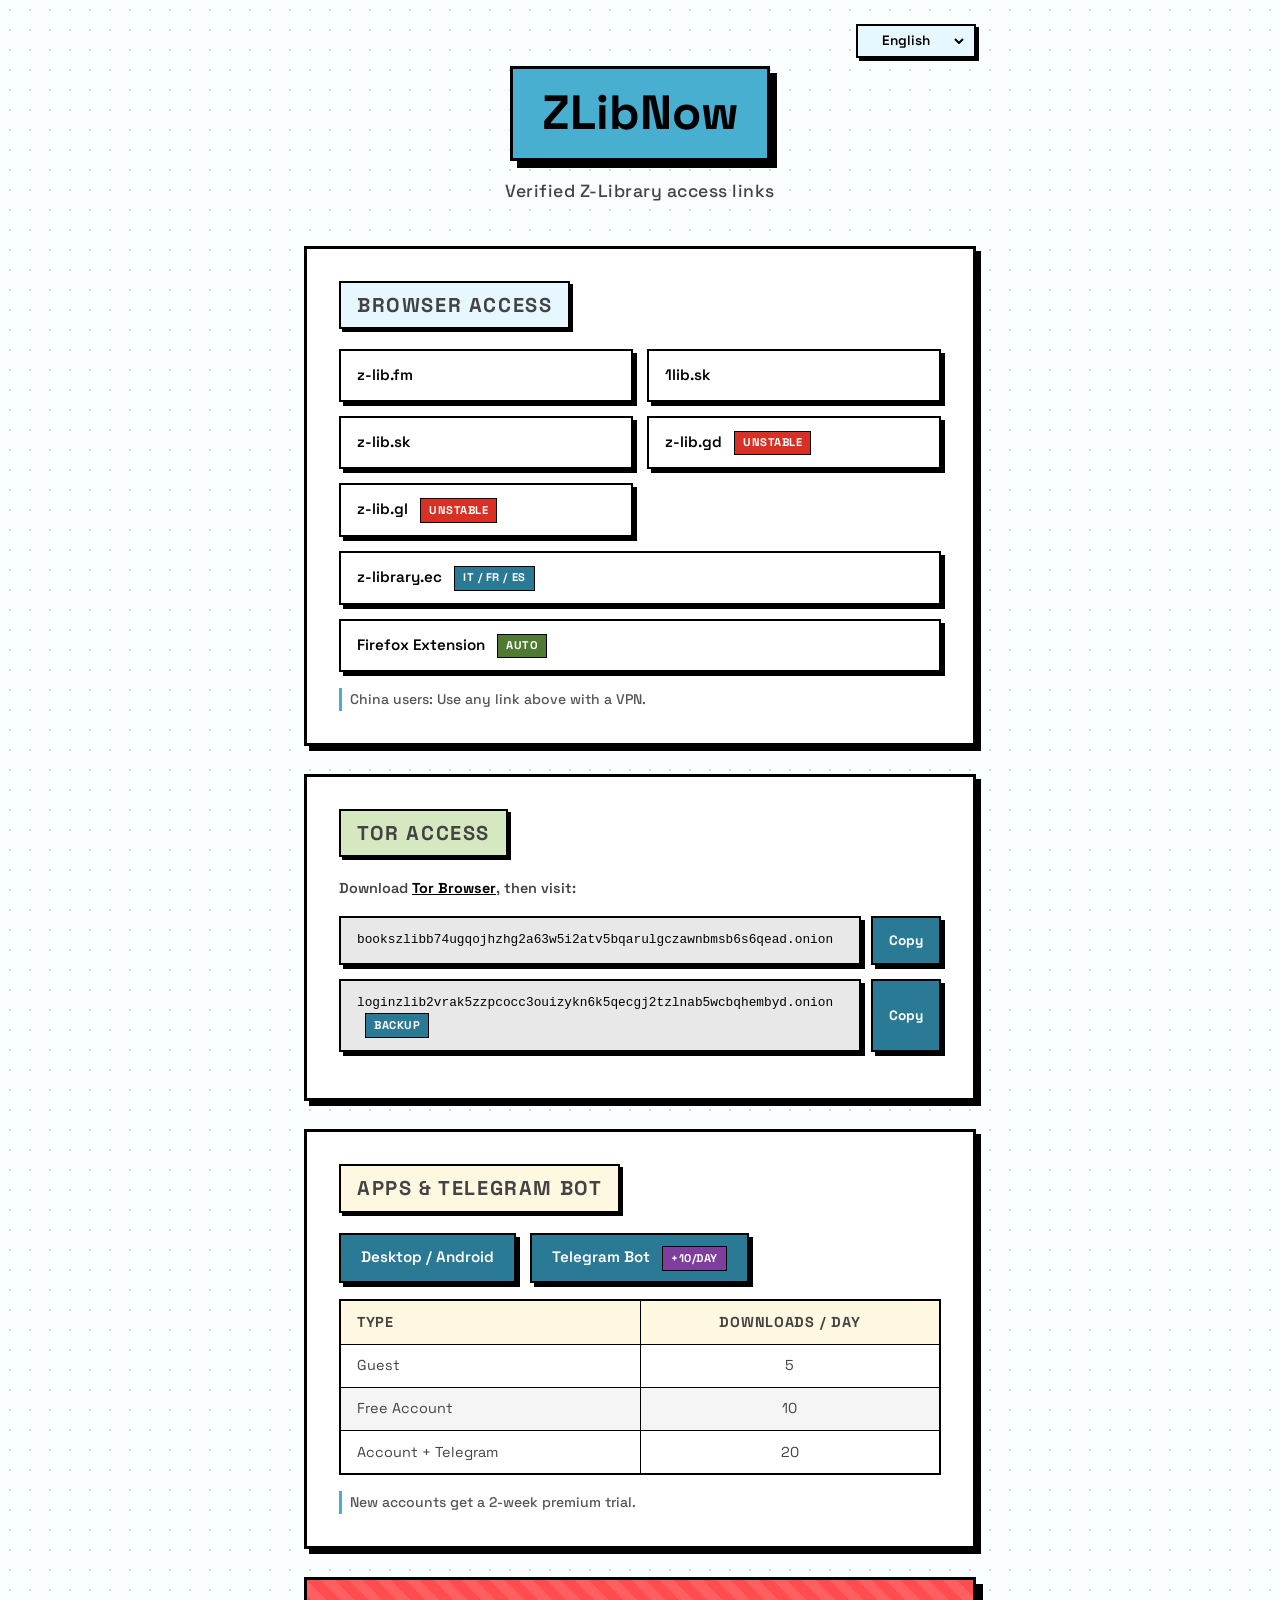
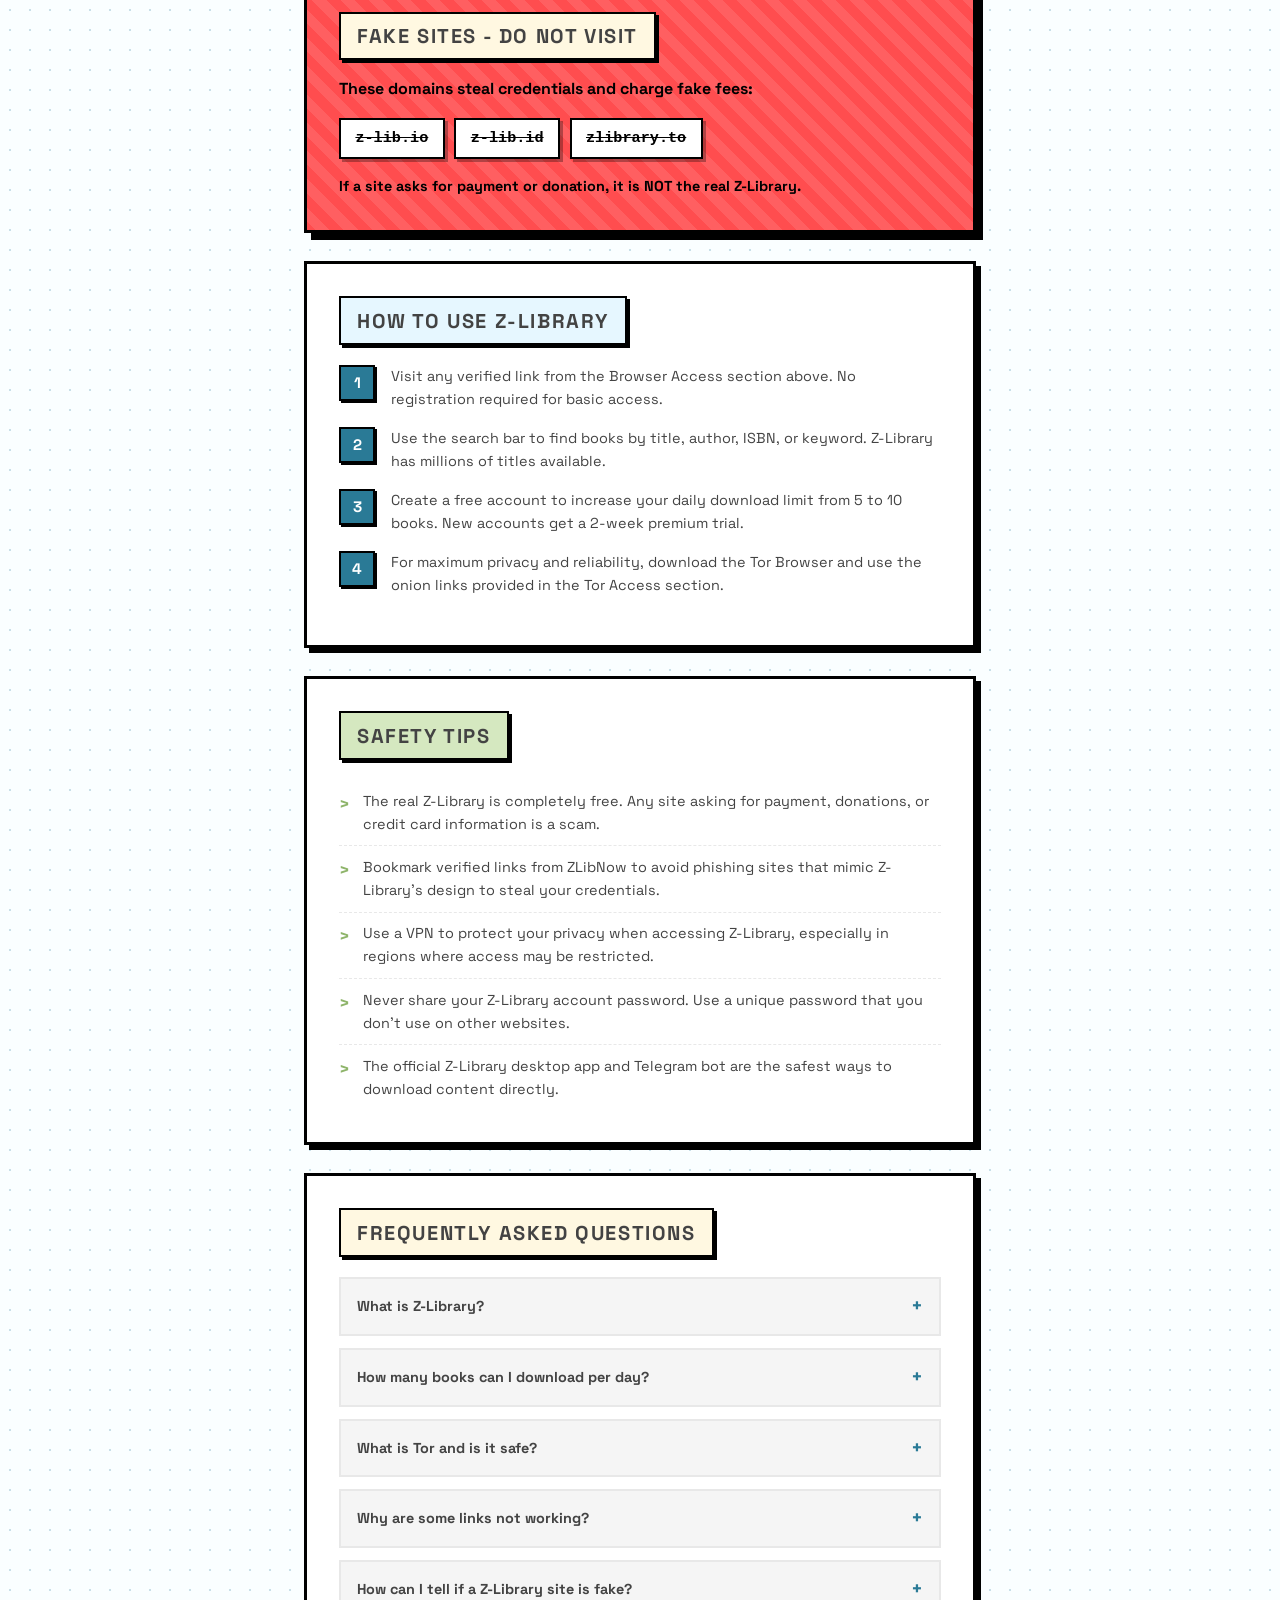
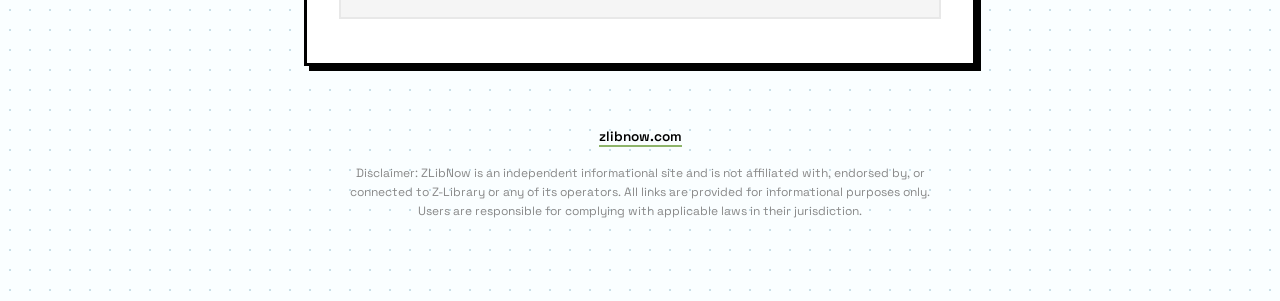
==== commit 5e23d34c: "fix: 2026-09-28 audit batch - verified wording, self-hosted fonts, favicon, a11y, link hygiene - P0:" ====
--- a/index.html
+++ b/index.html
@@ -1,5 +1,5 @@
 <!DOCTYPE html>
-<html lang="en" >
+<html lang="en">
 <head>
 <script>
     // Redirect old ?lang=xx URLs to new subdirectory structure
@@ -23,9 +23,13 @@
     </script>
 
     <meta name="viewport" content="width=device-width, initial-scale=1.0">
-    <title>ZLibNow - Official Z-Library Access Links | Safe & Verified</title>
-    <meta name="description" content="Access Z-Library safely with verified official links. Download millions of free ebooks, textbooks, and articles. Avoid fake sites and phishing attempts.">
-    <meta name="keywords" content="Z-Library, z-library, zlib, free ebooks, download books, textbook, access links, tor, onion, official links, verified, safe download">
+    <meta name="theme-color" content="#FAFEFF">
+    <link rel="icon" href="/assets/favicon.svg" type="image/svg+xml">
+    <link rel="icon" href="/assets/favicon.ico" sizes="32x32">
+    <link rel="apple-touch-icon" href="/assets/apple-touch-icon.png">
+    <title>ZLibNow - Verified Z-Library Access Links | Safe & Working</title>
+    <meta name="description" content="Access Z-Library safely with verified links. Download millions of free ebooks, textbooks, and articles. Avoid fake sites and phishing attempts.">
+    <meta name="keywords" content="Z-Library, z-library, zlib, free ebooks, download books, textbook, access links, tor, onion, verified links, updated, safe download">
     <meta name="robots" content="index, follow">
     <link rel="canonical" href="https://zlibnow.com/">
     <!-- hreflang tags for international SEO -->
@@ -41,16 +45,16 @@
     <link rel="alternate" hreflang="ar" href="https://zlibnow.com/ar/">
     <link rel="alternate" hreflang="x-default" href="https://zlibnow.com/">
     <!-- Open Graph tags -->
-    <meta property="og:title" content="ZLibNow - Official Z-Library Access Links | Safe & Verified">
-    <meta property="og:description" content="Access Z-Library safely with verified official links. Download millions of free ebooks, textbooks, and articles. Avoid fake sites and phishing attempts.">
+    <meta property="og:title" content="ZLibNow - Verified Z-Library Access Links | Safe & Working">
+    <meta property="og:description" content="Access Z-Library safely with verified links. Download millions of free ebooks, textbooks, and articles. Avoid fake sites and phishing attempts.">
     <meta property="og:url" content="https://zlibnow.com/">
     <meta property="og:type" content="website">
     <meta property="og:site_name" content="ZLibNow">
     <meta property="og:locale" content="en_US">
     <!-- Twitter Card tags -->
     <meta name="twitter:card" content="summary_large_image">
-    <meta name="twitter:title" content="ZLibNow - Official Z-Library Access Links | Safe & Verified">
-    <meta name="twitter:description" content="Access Z-Library safely with verified official links. Download millions of free ebooks, textbooks, and articles. Avoid fake sites and phishing attempts.">
+    <meta name="twitter:title" content="ZLibNow - Verified Z-Library Access Links | Safe & Working">
+    <meta name="twitter:description" content="Access Z-Library safely with verified links. Download millions of free ebooks, textbooks, and articles. Avoid fake sites and phishing attempts.">
     <meta name="twitter:site" content="@zlibnow">
     <!-- JSON-LD Structured Data -->
     <script type="application/ld+json">
@@ -116,17 +120,14 @@
     <meta property="og:image:width" content="1200">
     <meta property="og:image:height" content="630">
     <meta name="twitter:image" content="https://zlibnow.com/og-image.png">
-    <link rel="preconnect" href="https://fonts.googleapis.com/">
-    <link rel="preconnect" href="https://fonts.gstatic.com/" crossorigin="">
-    <link href="https://fonts.googleapis.com/css2?family=Space+Grotesk:wght@400;500;600;700&display=swap" rel="stylesheet">
     <link rel="stylesheet" href="assets/style.css">
 </head>
 <body>
         <!-- WeChat Browser Overlay -->
-    <div class="wechat-overlay" id="wechatOverlay">
+    <div class="wechat-overlay" id="wechatOverlay" role="dialog" aria-modal="true" aria-labelledby="wechatTitle">
         <div class="wechat-card">
             <div class="arrow"></div>
-            <h3>Please open in a browser</h3>
+            <h3 id="wechatTitle">Please open in a browser</h3>
             <p>You are using the WeChat built-in browser. Some features may be limited. Please follow these steps:</p>
             <ol class="steps">
                 <li>Tap the "···" button in the top right corner</li>
@@ -164,8 +165,8 @@
                 <a href="https://z-lib.fm/" target="_blank" rel="noopener noreferrer">z-lib.fm</a>
                 <a href="https://1lib.sk/" target="_blank" rel="noopener noreferrer">1lib.sk</a>
                 <a href="https://z-lib.sk/" target="_blank" rel="noopener noreferrer">z-lib.sk</a>
-                <a href="http://z-lib.gd/" target="_blank" rel="noopener noreferrer">z-lib.gd</a>
-                <a href="http://z-lib.gl/" target="_blank" rel="noopener noreferrer">z-lib.gl</a>
+                <a href="https://z-lib.gd/" target="_blank" rel="noopener noreferrer">z-lib.gd <span class="tag tag-red">Unstable</span></a>
+                <a href="https://z-lib.gl/" target="_blank" rel="noopener noreferrer">z-lib.gl <span class="tag tag-red">Unstable</span></a>
             </div>
             <div class="links full">
                 <a href="https://z-library.ec/" target="_blank" rel="noopener noreferrer">z-library.ec <span class="tag tag-blue">IT / FR / ES</span></a>
@@ -180,8 +181,8 @@
             <p class="tor-intro">
                 Download <a href="https://www.torproject.org/download/" style="color: #000; text-decoration: underline; font-weight: 700;" target="_blank" rel="noopener noreferrer">Tor Browser</a>, then visit:
             </p>
-            <a class="tor-link" href="http://bookszlibb74ugqojhzhg2a63w5i2atv5bqarulgczawnbmsb6s6qead.onion/" target="_blank" rel="noopener noreferrer">bookszlibb74ugqojhzhg2a63w5i2atv5bqarulgczawnbmsb6s6qead.onion</a>
-            <a class="tor-link" href="http://loginzlib2vrak5zzpcocc3ouizykn6k5qecgj2tzlnab5wcbqhembyd.onion/" target="_blank" rel="noopener noreferrer">loginzlib2vrak5zzpcocc3ouizykn6k5qecgj2tzlnab5wcbqhembyd.onion <span class="tag tag-blue">Backup</span></a>
+            <div class="tor-row"><a class="tor-link" href="http://bookszlibb74ugqojhzhg2a63w5i2atv5bqarulgczawnbmsb6s6qead.onion/" target="_blank" rel="noopener noreferrer">bookszlibb74ugqojhzhg2a63w5i2atv5bqarulgczawnbmsb6s6qead.onion</a><button type="button" class="copy-btn" data-copy="http://bookszlibb74ugqojhzhg2a63w5i2atv5bqarulgczawnbmsb6s6qead.onion/" data-copied="Copied!">Copy</button></div>
+            <div class="tor-row"><a class="tor-link" href="http://loginzlib2vrak5zzpcocc3ouizykn6k5qecgj2tzlnab5wcbqhembyd.onion/" target="_blank" rel="noopener noreferrer">loginzlib2vrak5zzpcocc3ouizykn6k5qecgj2tzlnab5wcbqhembyd.onion <span class="tag tag-blue">Backup</span></a><button type="button" class="copy-btn" data-copy="http://loginzlib2vrak5zzpcocc3ouizykn6k5qecgj2tzlnab5wcbqhembyd.onion/" data-copied="Copied!">Copy</button></div>
         </div>
 
         <!-- Apps & Telegram -->
--- a/assets/style.css
+++ b/assets/style.css
@@ -1,3 +1,22 @@
+        /* Self-hosted Space Grotesk (variable, wght 300-700) — no third-party request,
+           works behind the GFW, and pages without latin text never download it. */
+        @font-face {
+            font-family: 'Space Grotesk';
+            font-style: normal;
+            font-weight: 300 700;
+            font-display: swap;
+            src: url('fonts/space-grotesk-latin-ext.woff2') format('woff2');
+            unicode-range: U+0100-02BA, U+02BD-02C5, U+02C7-02CC, U+02CE-02D7, U+02DD-02FF, U+0304, U+0308, U+0329, U+1D00-1DBF, U+1E00-1E9F, U+1EF2-1EFF, U+2020, U+20A0-20AB, U+20AD-20C0, U+2113, U+2C60-2C7F, U+A720-A7FF;
+        }
+        @font-face {
+            font-family: 'Space Grotesk';
+            font-style: normal;
+            font-weight: 300 700;
+            font-display: swap;
+            src: url('fonts/space-grotesk-latin.woff2') format('woff2');
+            unicode-range: U+0000-00FF, U+0131, U+0152-0153, U+02BB-02BC, U+02C6, U+02DA, U+02DC, U+0304, U+0308, U+0329, U+2000-206F, U+20AC, U+2122, U+2191, U+2193, U+2212, U+2215, U+FEFF, U+FFFD;
+        }
+
         :root {
             --shadow-light: 5px 5px 0 #000;
             --shadow-medium: 7px 7px 0 #000;
@@ -7,8 +26,10 @@
             --bg-cream: #FAFEFF;
             --bg-white: #FFFFFF;
             --blue: #49AFD0;
+            --blue-deep: #2A7A96; /* AA-safe with white text (4.86:1) */
             --blue-light: #E6F7FF;
             --green: #8EB46A;
+            --green-deep: #4F7A33; /* AA-safe with white text (5.0:1) */
             --green-light: #D5E8C0;
             --yellow: #FAAD14;
             --yellow-light: #FFF8E1;
@@ -39,7 +60,7 @@
         }
 
         .lang-switcher select {
-            padding: 0.4rem 0.8rem;
+            padding: 0.4rem 2rem 0.4rem 0.8rem;
             min-width: 120px;
             text-align: center;
             text-align-last: center;
@@ -47,18 +68,26 @@
             font-size: 0.85rem;
             font-weight: 600;
             background: var(--blue-light);
+            background-image: url("data:image/svg+xml;charset=utf-8,%3Csvg xmlns='http://www.w3.org/2000/svg' width='10' height='6'%3E%3Cpath d='M1 1l4 4 4-4' stroke='%23000' stroke-width='2' fill='none'/%3E%3C/svg%3E");
+            background-repeat: no-repeat;
+            background-position: right 0.6rem center;
             border: 2px solid #000;
             box-shadow: 3px 3px 0 #000;
             cursor: pointer;
-            transition: background 0.2s ease;
+            transition: background-color 0.2s ease;
             border-radius: 0;
             appearance: none;
             -webkit-appearance: none;
             -moz-appearance: none;
         }
 
+        [dir="rtl"] .lang-switcher select {
+            padding: 0.4rem 0.8rem 0.4rem 2rem;
+            background-position: left 0.6rem center;
+        }
+
         .lang-switcher select:hover {
-            background: #d0efff;
+            background-color: #d0efff;
         }
 
         .lang-switcher select:focus,
@@ -83,14 +112,14 @@
         header h1 {
             font-size: 3rem;
             font-weight: 700;
-            color: #fff;
+            color: #000;
             display: inline-block;
             background: var(--blue);
             padding: 0.4rem 1.8rem;
             border: var(--border);
             box-shadow: var(--shadow-medium);
             margin-bottom: 1rem;
-            transition: all 0.3s ease;
+            transition: transform 0.3s ease, box-shadow 0.3s ease;
             transform-style: preserve-3d;
         }
 
@@ -113,7 +142,7 @@
             box-shadow: var(--shadow-light);
             padding: 2rem;
             margin-bottom: 1.75rem;
-            transition: all 0.3s ease;
+            transition: transform 0.3s ease, box-shadow 0.3s ease;
             transform-style: preserve-3d;
         }
 
@@ -155,7 +184,7 @@
             color: #000;
             font-weight: 600;
             font-size: 0.95rem;
-            transition: all 0.2s cubic-bezier(0.4, 0, 0.2, 1);
+            transition: transform 0.2s cubic-bezier(0.4, 0, 0.2, 1), box-shadow 0.2s cubic-bezier(0.4, 0, 0.2, 1), background-color 0.2s cubic-bezier(0.4, 0, 0.2, 1);
             transform-style: preserve-3d;
             position: relative;
             overflow: hidden;
@@ -198,8 +227,8 @@
             letter-spacing: 0.05em;
         }
 
-        .tag-blue { background: #2A7A96; color: #fff; }
-        .tag-green { background: #5F8A3C; color: #fff; }
+        .tag-blue { background: var(--blue-deep); color: #fff; }
+        .tag-green { background: var(--green-deep); color: #fff; }
         .tag-purple { background: #7D3E9E; color: #fff; }
         .tag-red { background: #D93025; color: #fff; }
 
@@ -230,6 +259,48 @@
             font-family: 'Space Grotesk', sans-serif;
         }
 
+        /* Tor link row: link + copy button */
+        .tor-row {
+            display: flex;
+            gap: 0.625rem;
+            align-items: stretch;
+            margin-bottom: 0.875rem;
+        }
+
+        .tor-row .tor-link {
+            flex: 1;
+            margin-bottom: 0;
+        }
+
+        .copy-btn {
+            flex-shrink: 0;
+            padding: 0.75rem 1rem;
+            background: var(--blue-deep);
+            border: 2px solid #000;
+            box-shadow: 4px 4px 0 #000;
+            color: #fff;
+            font-family: 'Space Grotesk', sans-serif;
+            font-size: 0.85rem;
+            font-weight: 700;
+            cursor: pointer;
+            transition: transform 0.2s ease, box-shadow 0.2s ease;
+            white-space: nowrap;
+        }
+
+        .copy-btn:hover {
+            transform: translate(2px, 2px);
+            box-shadow: 2px 2px 0 #000;
+        }
+
+        .copy-btn.copied {
+            background: var(--green-deep);
+        }
+
+        .copy-btn:focus-visible {
+            outline: 3px solid var(--blue-deep);
+            outline-offset: 2px;
+        }
+
         /* App Links */
         .app-links {
             display: flex;
@@ -239,21 +310,21 @@
 
         .app-links a {
             padding: 0.65rem 1.25rem;
-            background: var(--blue);
+            background: var(--blue-deep);
             border: 2px solid #000;
             box-shadow: 4px 4px 0 #000;
             text-decoration: none;
             color: #fff;
             font-weight: 600;
             font-size: 0.95rem;
-            transition: all 0.2s cubic-bezier(0.4, 0, 0.2, 1);
+            transition: transform 0.2s cubic-bezier(0.4, 0, 0.2, 1), box-shadow 0.2s cubic-bezier(0.4, 0, 0.2, 1), background-color 0.2s cubic-bezier(0.4, 0, 0.2, 1);
             transform-style: preserve-3d;
         }
 
         .app-links a:hover {
             transform: translate(3px, 3px) rotate(-1deg);
             box-shadow: var(--shadow-hover);
-            background: #3d97b5;
+            background: #1F5F76;
         }
 
         /* Table */
@@ -348,7 +419,7 @@
         }
 
         .warning p {
-            color: #fff;
+            color: #000;
             font-weight: 700;
             position: relative;
             z-index: 1;
@@ -372,7 +443,7 @@
             font-size: 0.95rem;
             font-weight: 700;
             box-shadow: 3px 3px 0 rgba(0, 0, 0, 0.3);
-            transition: background 0.2s ease;
+            transition: transform 0.2s ease, box-shadow 0.2s ease;
         }
 
         .fake-list code:hover {
@@ -422,6 +493,10 @@
 
         [dir="rtl"] .lang-switcher {
             justify-content: flex-start;
+        }
+
+        [dir="rtl"] .wechat-card .steps {
+            text-align: right;
         }
 
 
@@ -530,7 +605,7 @@
         }
 
         .wechat-close {
-            background: var(--blue);
+            background: var(--blue-deep);
             color: #fff;
             border: 2px solid #000;
             box-shadow: 3px 3px 0 #000;
@@ -627,7 +702,8 @@
 
         /* Focus */
         a:focus-visible,
-        select:focus-visible {
+        select:focus-visible,
+        button:focus-visible {
             outline: 3px solid var(--blue);
             outline-offset: 2px;
         }
@@ -650,7 +726,7 @@
             height: 32px;
             line-height: 32px;
             text-align: center;
-            background: var(--blue);
+            background: var(--blue-deep);
             color: #fff;
             font-weight: 700;
             font-size: 0.95rem;
@@ -712,7 +788,7 @@
             content: '+';
             font-size: 1.2rem;
             font-weight: 700;
-            color: var(--blue);
+            color: var(--blue-deep);
             transition: transform 0.2s ease;
         }
         .faq-item.active .faq-question::after {
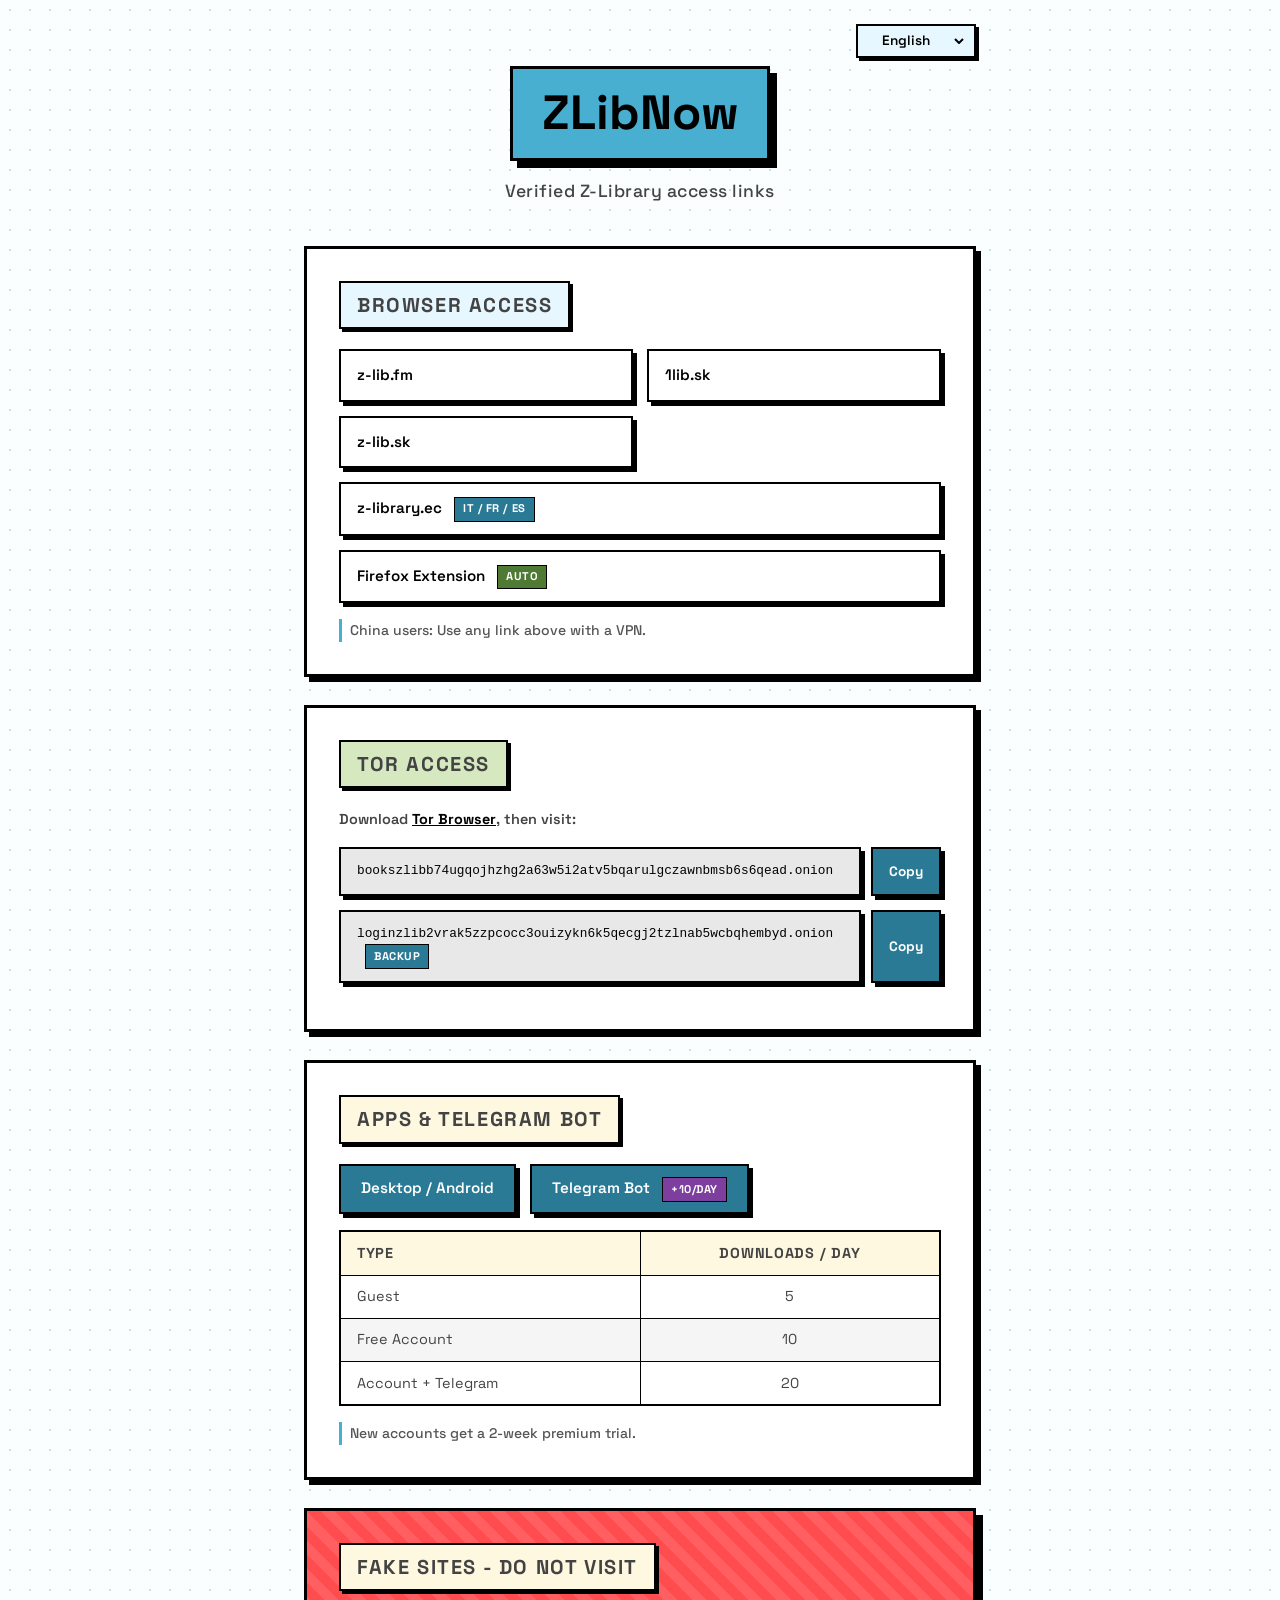
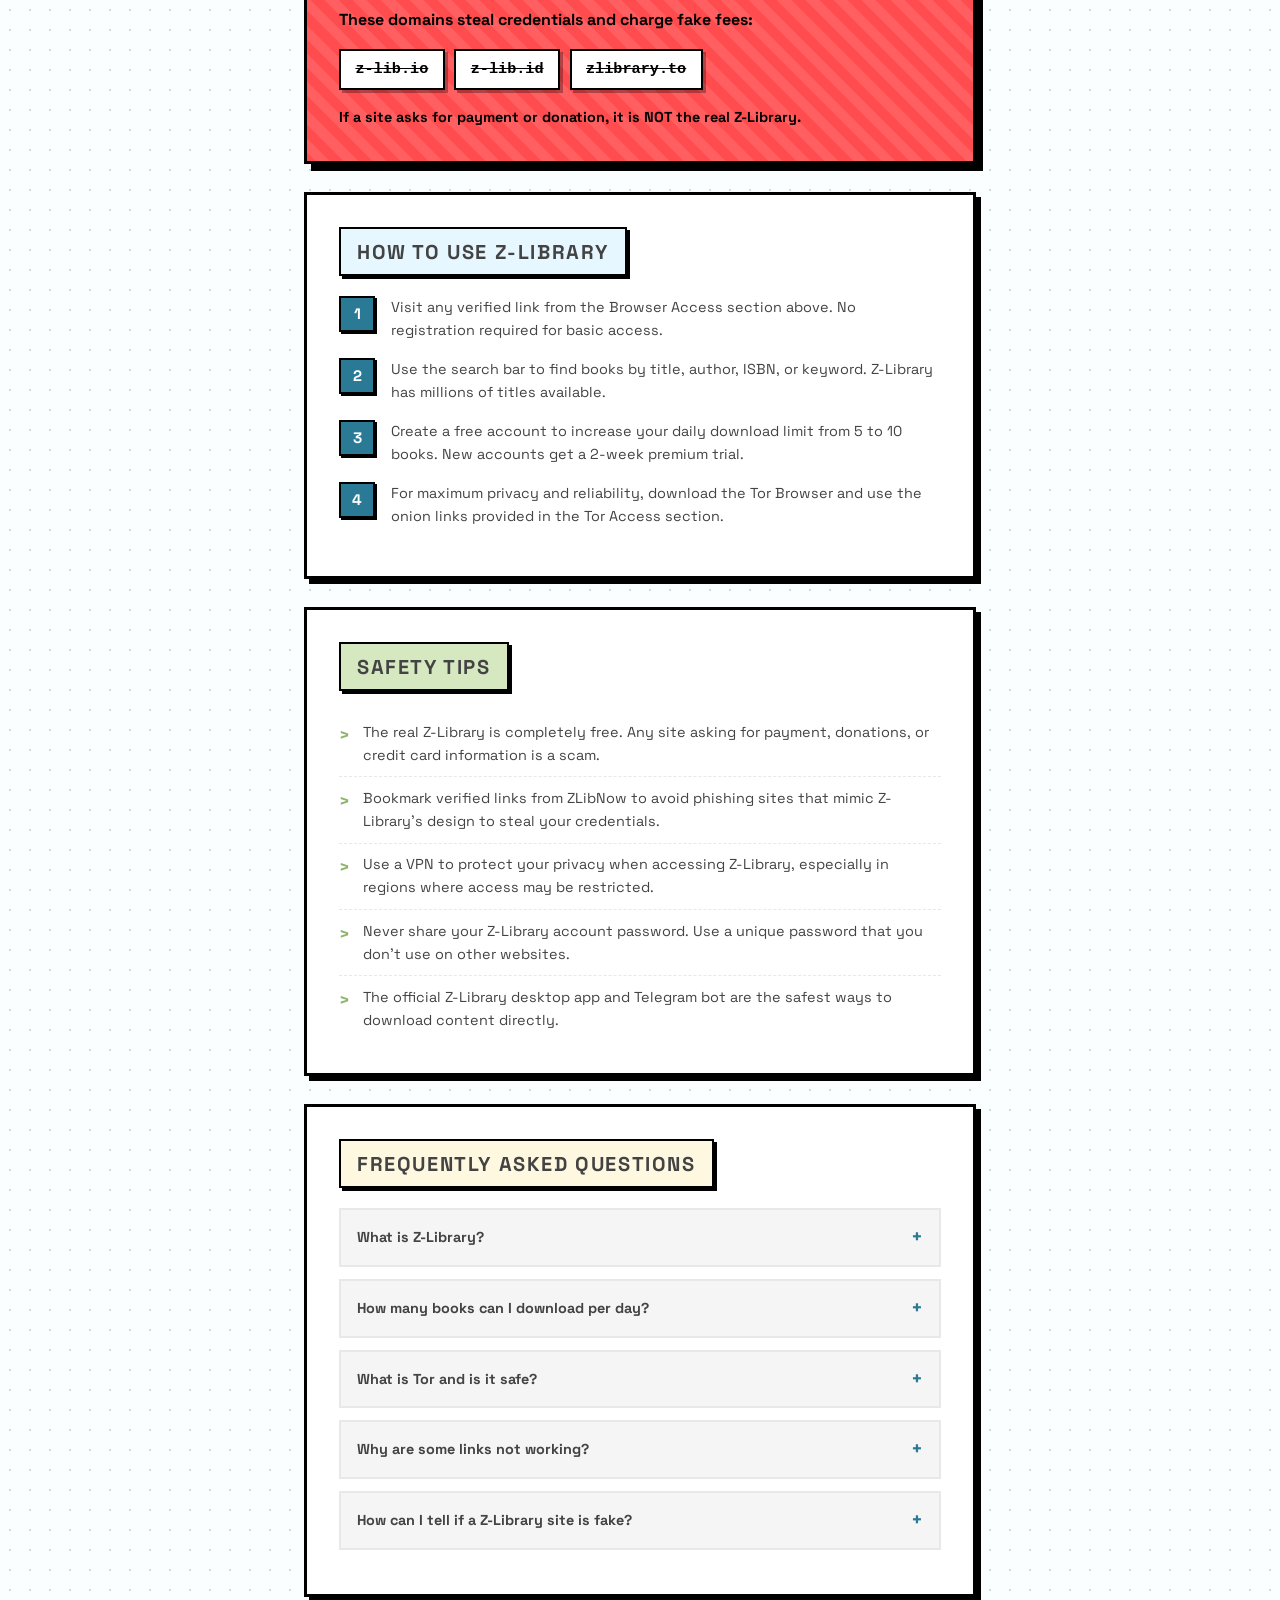
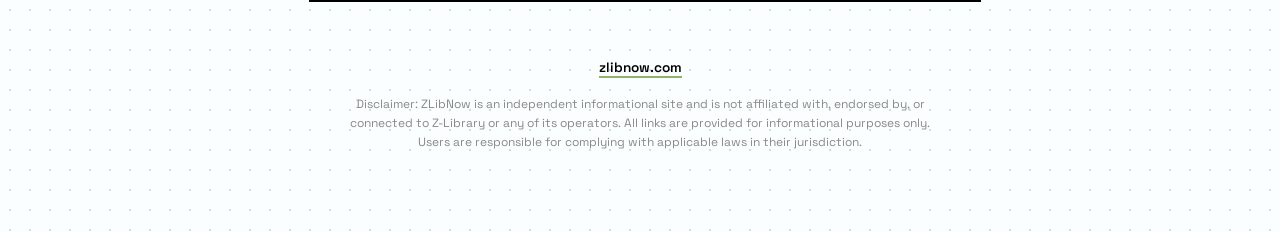
==== commit 04896e8e: "fix: drop dead mirrors z-lib.gd/z-lib.gl; stop CI false-FAIL on z-lib.fm WAF resets - z-lib.gd / z-l" ====
--- a/index.html
+++ b/index.html
@@ -13,14 +13,8 @@
     </script>
     
     <meta charset="UTF-8">
-    <!-- Google tag (gtag.js) -->
-    <script async src="https://www.googletagmanager.com/gtag/js?id=G-HZ0HYPXLJE"></script>
-    <script>
-      window.dataLayer = window.dataLayer || [];
-      function gtag(){dataLayer.push(arguments);}
-      gtag('js', new Date());
-      gtag('config', 'G-HZ0HYPXLJE');
-    </script>
+    <!-- Analytics slot (no-cookie only): paste your provider snippet here,
+         then run `py tools/build_pages.py`. See README "Analytics". -->
 
     <meta name="viewport" content="width=device-width, initial-scale=1.0">
     <meta name="theme-color" content="#FAFEFF">
@@ -165,8 +159,6 @@
                 <a href="https://z-lib.fm/" target="_blank" rel="noopener noreferrer">z-lib.fm</a>
                 <a href="https://1lib.sk/" target="_blank" rel="noopener noreferrer">1lib.sk</a>
                 <a href="https://z-lib.sk/" target="_blank" rel="noopener noreferrer">z-lib.sk</a>
-                <a href="https://z-lib.gd/" target="_blank" rel="noopener noreferrer">z-lib.gd <span class="tag tag-red">Unstable</span></a>
-                <a href="https://z-lib.gl/" target="_blank" rel="noopener noreferrer">z-lib.gl <span class="tag tag-red">Unstable</span></a>
             </div>
             <div class="links full">
                 <a href="https://z-library.ec/" target="_blank" rel="noopener noreferrer">z-library.ec <span class="tag tag-blue">IT / FR / ES</span></a>
